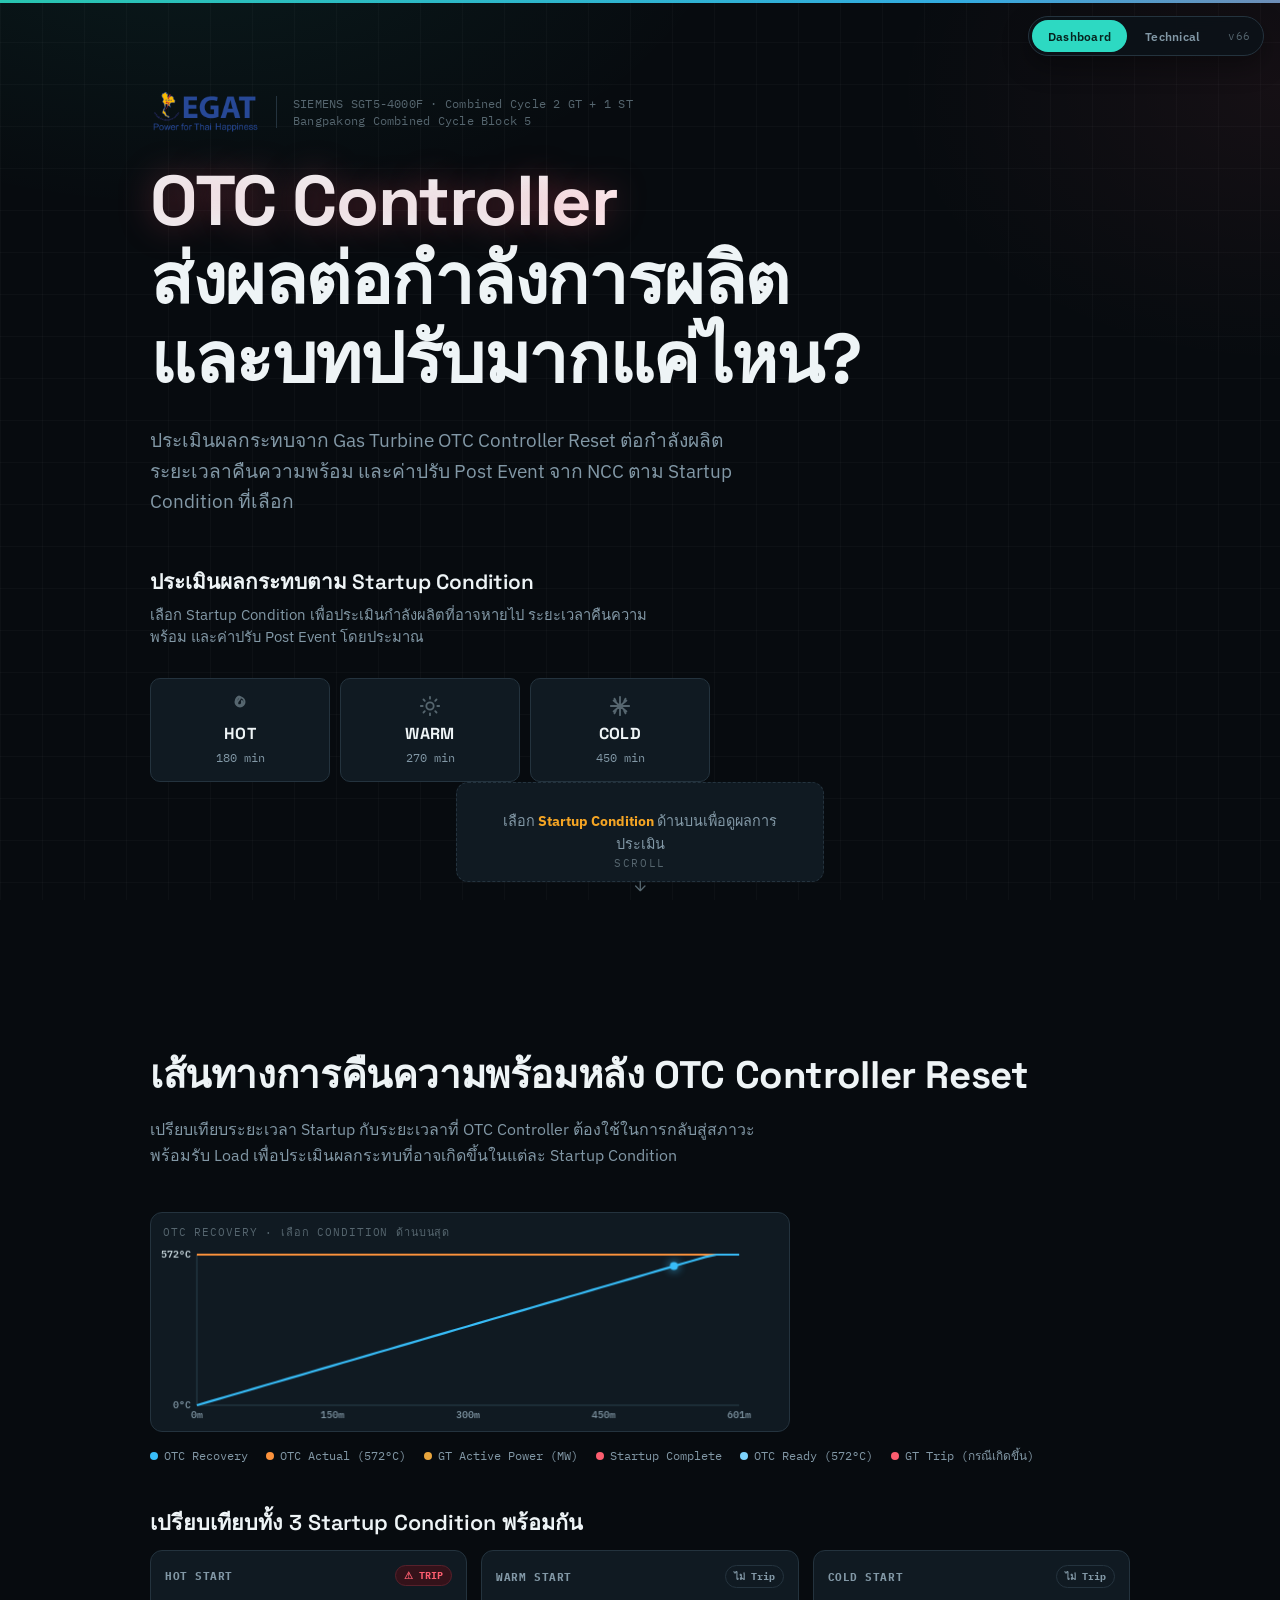
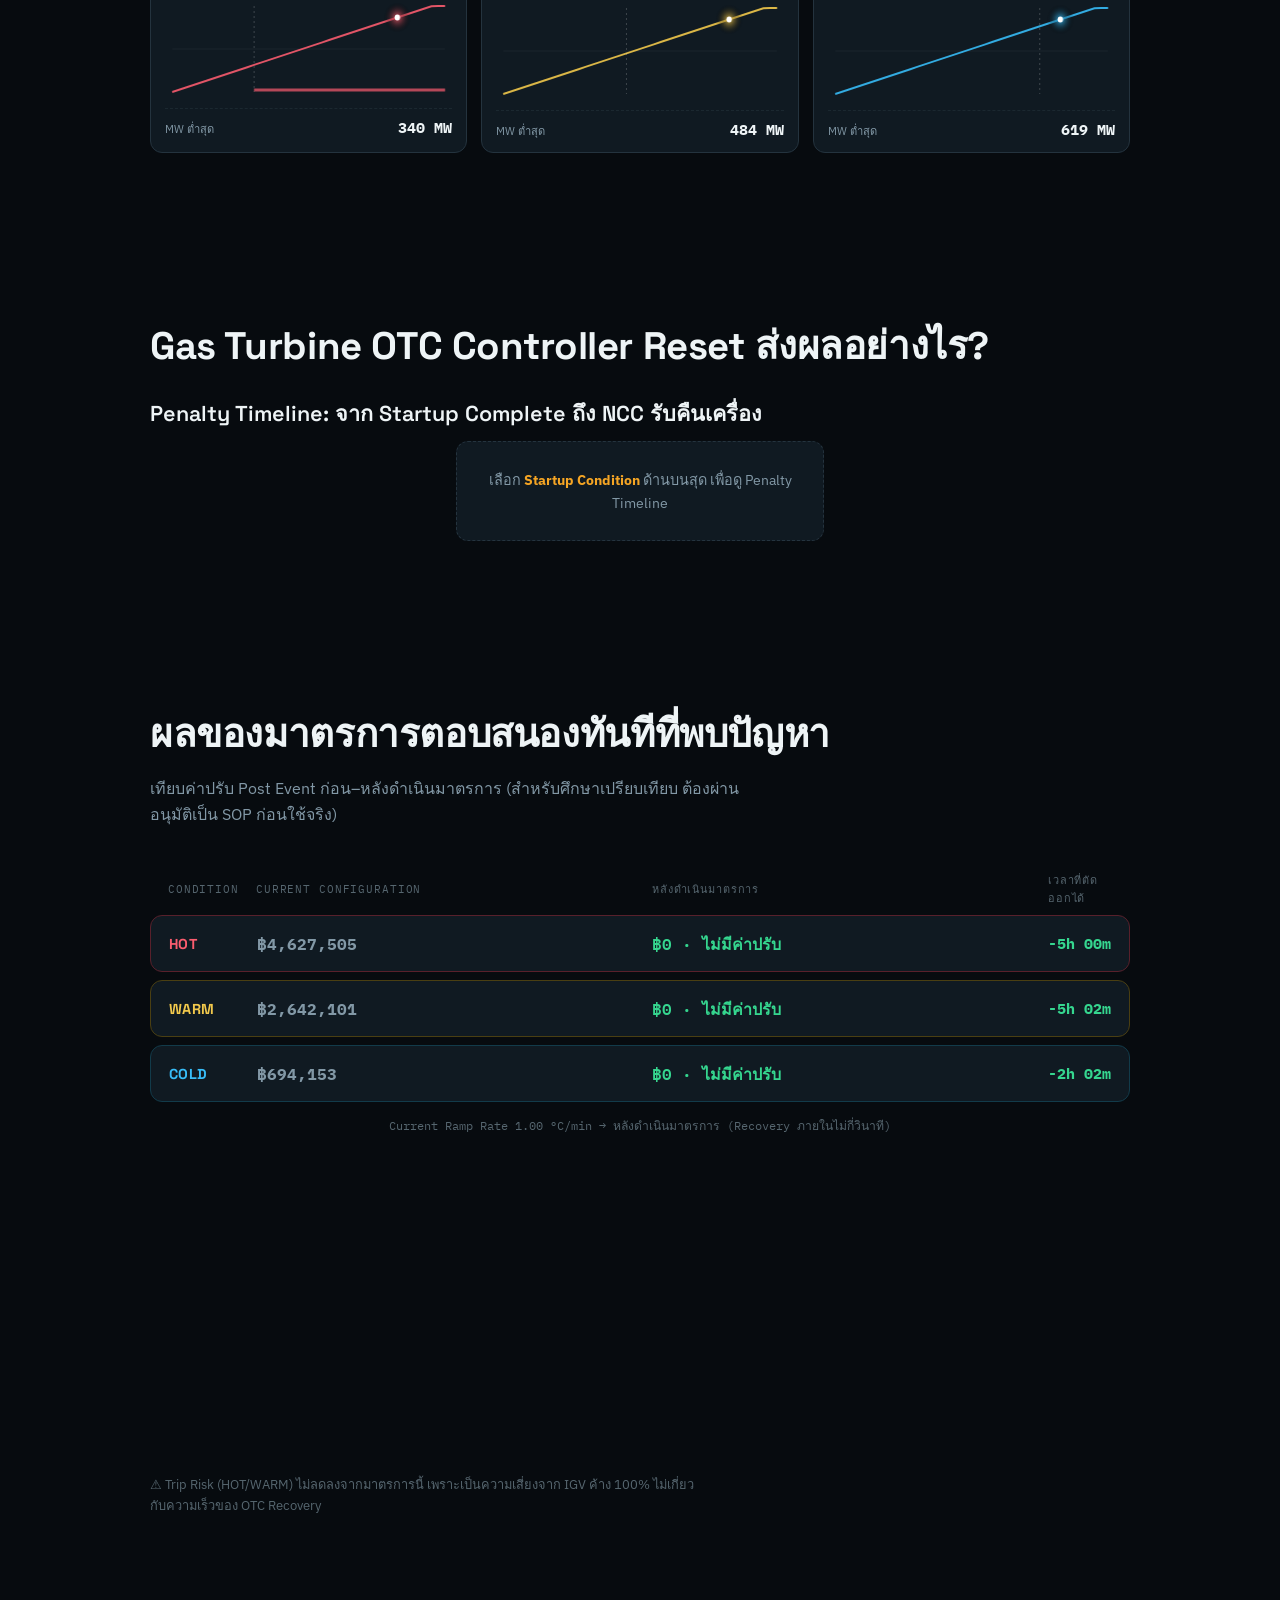
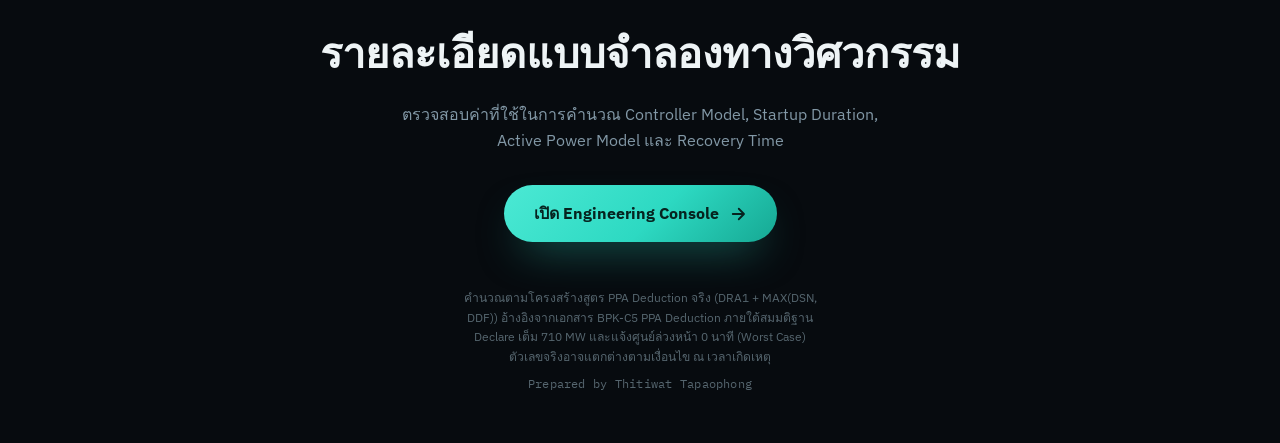
==== index.html @ cee29df6 "Add files via upload" ====
<!doctype html>
<html lang="th">
  <head>
    <meta charset="utf-8">
    <meta name="viewport" content="width=device-width, initial-scale=1, viewport-fit=cover">
    <title>GT OTC Impact</title>
    <meta name="theme-color" content="#070b0f">
    <link rel="manifest" href="manifest.webmanifest">
    <link rel="icon" href="icon.svg" type="image/svg+xml">
    <link rel="apple-touch-icon" href="icon.svg">
    <meta name="apple-mobile-web-app-capable" content="yes">
    <link rel="preconnect" href="https://fonts.googleapis.com">
    <link rel="preconnect" href="https://fonts.gstatic.com" crossorigin>
    <link href="https://fonts.googleapis.com/css2?family=Space+Grotesk:wght@500;600;700&family=IBM+Plex+Sans:wght@400;500;600&family=IBM+Plex+Mono:wght@400;500;600&display=swap" rel="stylesheet">
    <link rel="stylesheet" href="styles.css">
  </head>
  <body class="view-executive">
    <div class="view-scan" id="viewScan"></div>
    <nav class="view-switch">
      <button type="button" data-view="executive" class="active">Dashboard</button>
      <button type="button" data-view="technical">Technical</button>
      <span class="app-version" id="appVersion">v66</span>
    </nav>

    <div class="sticky-summary" id="stickySummary">
      <span class="sticky-summary-tag" id="stickyTag">HOT START</span>
      <span class="sticky-summary-value" id="stickyValue">฿0</span>
    </div>

    <!-- ============================================================
         EXECUTIVE PITCH VIEW
         ============================================================ -->
    <div id="view-executive">
      <div class="pitch">

        <section class="pitch-section" id="pitchHero">
          <div class="pitch-inner">
            <div class="brand-bar">
              <img src="egat-logo.png" alt="EGAT — Power for Thai Happiness" class="brand-logo">
              <div class="brand-meta">
                <span>SIEMENS SGT5-4000F · Combined Cycle 2 GT + 1 ST</span>
                <span>Bangpakong Combined Cycle Block 5</span>
              </div>
            </div>
            <h1 class="hook-title"><span class="headline-glow">OTC Controller</span><br>ส่งผลต่อกำลังการผลิต<br>และบทปรับมากแค่ไหน?</h1>
            <p class="hook-sub">ประเมินผลกระทบจาก Gas Turbine OTC Controller Reset ต่อกำลังผลิต ระยะเวลาคืนความพร้อม และค่าปรับ Post Event จาก NCC ตาม Startup Condition ที่เลือก</p>

            <h2 class="hero-subhead">ประเมินผลกระทบตาม Startup Condition</h2>
            <p class="hero-subhead-note">เลือก Startup Condition เพื่อประเมินกำลังผลิตที่อาจหายไป ระยะเวลาคืนความพร้อม และค่าปรับ Post Event โดยประมาณ</p>

            <div class="condition-select" id="conditionSelect">
              <button type="button" data-scenario="hot">
                <svg class="cond-icon" viewBox="0 0 24 24" width="22" height="22" fill="none" stroke="currentColor" stroke-width="2" stroke-linecap="round" stroke-linejoin="round" aria-hidden="true"><path d="M12 2c1 3-3 4-3 7a3 3 0 0 0 6 0c0-1-.5-2-1-2.5.5 2 0 4-2 4.5-2.5.6-4-1.5-4-4 0-3.5 3-4.5 3-5.5-1 0-4 2-4 6a5 5 0 0 0 10 0c0-4-3-4.5-5-5.5z"/></svg>
                <span class="cond-tag">HOT</span><span class="cond-min" id="condHotMin">180 min</span>
              </button>
              <button type="button" data-scenario="warm">
                <svg class="cond-icon" viewBox="0 0 24 24" width="22" height="22" fill="none" stroke="currentColor" stroke-width="2" stroke-linecap="round" stroke-linejoin="round" aria-hidden="true"><circle cx="12" cy="12" r="4"/><path d="M12 2v2M12 20v2M4.9 4.9l1.4 1.4M17.7 17.7l1.4 1.4M2 12h2M20 12h2M4.9 19.1l1.4-1.4M17.7 6.3l1.4-1.4"/></svg>
                <span class="cond-tag">WARM</span><span class="cond-min" id="condWarmMin">270 min</span>
              </button>
              <button type="button" data-scenario="cold">
                <svg class="cond-icon" viewBox="0 0 24 24" width="22" height="22" fill="none" stroke="currentColor" stroke-width="2" stroke-linecap="round" stroke-linejoin="round" aria-hidden="true"><path d="M12 2v20M5 6l14 12M19 6L5 18M2 12h20M6 4l1.5 3M18 4l-1.5 3M6 20l1.5-3M18 20l-1.5-3"/></svg>
                <span class="cond-tag">COLD</span><span class="cond-min" id="condColdMin">450 min</span>
              </button>
            </div>

            <div id="resultLocked" class="locked-prompt">เลือก <strong>Startup Condition</strong> ด้านบนเพื่อดูผลการประเมิน</div>

            <div id="resultCard" class="result-card" hidden>
              <div class="result-tag-row">
                <span class="result-tag" id="resultTag">ผลการประเมิน COLD START</span>
                <span class="trip-badge" id="tripBadge" hidden>⚠ คาดว่า GT จะ TRIP</span>
              </div>
              <div class="result-grid">
                <div class="result-item"><span>กำลังผลิตอ้างอิง</span><strong id="resRefPower">— MW</strong></div>
                <div class="result-item"><span>กำลังผลิตที่คาดว่าจะทำได้</span><strong id="resActivePower">— MW</strong></div>
                <div class="result-item"><span>กำลังผลิตที่คาดว่าจะหายไป (MW Loss)</span><strong id="resMwLoss">— MW</strong></div>
                <div class="result-item"><span id="resAdditionalRecoveryLabel">เวลา Recovery เพิ่มเติม</span><strong id="resAdditionalRecovery">—</strong></div>
                <div class="result-item"><span>ระยะเวลา Post Event โดยประมาณ</span><strong id="resPenaltyDuration">—</strong></div>
                <div class="result-item highlight"><span>ค่าปรับ Post Event โดยประมาณ</span><strong id="resPenalty">฿—</strong></div>
              </div>
              <p class="result-annual-note">ตัวเลขนี้คือค่าปรับ<strong>ต่อ 1 เหตุการณ์</strong> — หากเกิดซ้ำในปีเดียวกัน ค่าเสียหายต่อปี = ตัวเลขนี้ × จำนวนครั้งที่เกิดขึ้นจริง</p>
            </div>

            <div id="tripRiskWrap" class="trip-risk-wrap" hidden>
              <p class="trip-risk-note">⚠ มีความเสี่ยงเครื่อง Trip จากเหตุการณ์นี้</p>
            </div>
          </div>
          <div class="scroll-hint">
            <span>Scroll</span>
            <svg aria-hidden="true" viewBox="0 0 24 24" fill="none" stroke-width="2" stroke-linecap="round" stroke-linejoin="round"><path d="M12 5v14M5 12l7 7 7-7"/></svg>
          </div>
        </section>

        <section class="pitch-section" id="pitchChart">
          <div class="pitch-inner">
            <span class="pitch-eyebrow tone-teal">Controller Recovery · Active Power</span>
            <h2 class="section-title">เส้นทางการคืนความพร้อมหลัง OTC Controller Reset</h2>
            <p class="section-lede">เปรียบเทียบระยะเวลา Startup กับระยะเวลาที่ OTC Controller ต้องใช้ในการกลับสู่สภาวะพร้อมรับ Load เพื่อประเมินผลกระทบที่อาจเกิดขึ้นในแต่ละ Startup Condition</p>
            <div class="hero-chart-frame">
              <span class="hero-chart-tag" id="heroChartTag">OTC Recovery · illustrative</span>
              <canvas id="heroChart" aria-label="OTC Recovery และ GT Active Power ตามเวลา — ชี้เมาส์หรือแตะเพื่อดูค่าตอนนั้น"></canvas>
              <div class="chart-tooltip" id="heroChartTooltip" hidden></div>
            </div>
            <div class="chart-legend">
              <span><i class="dot dot-line"></i>OTC Recovery</span>
              <span><i class="dot dot-actual"></i>OTC Actual (572°C)</span>
              <span><i class="dot dot-power"></i>GT Active Power (MW)</span>
              <span><i class="dot dot-marker"></i>Startup Complete</span>
              <span><i class="dot dot-restore"></i>OTC Ready (572°C)</span>
              <span><i class="dot dot-trip"></i>GT Trip (กรณีเกิดขึ้น)</span>
            </div>

            <h3 class="subsection-title compare-mini-title">เปรียบเทียบทั้ง 3 Startup Condition พร้อมกัน</h3>
            <div class="mini-chart-grid" id="miniChartGrid">
              <div class="mini-chart-card" data-mini="hot">
                <div class="mini-chart-head">
                  <span class="mini-chart-tag">HOT START</span>
                  <span class="mini-chart-badge" id="miniBadgeHot">—</span>
                </div>
                <canvas class="mini-chart-canvas" id="miniChartHot" aria-hidden="true"></canvas>
                <div class="mini-chart-foot">
                  <span>MW ต่ำสุด</span>
                  <strong id="miniMwHot">—</strong>
                </div>
              </div>
              <div class="mini-chart-card" data-mini="warm">
                <div class="mini-chart-head">
                  <span class="mini-chart-tag">WARM START</span>
                  <span class="mini-chart-badge" id="miniBadgeWarm">—</span>
                </div>
                <canvas class="mini-chart-canvas" id="miniChartWarm" aria-hidden="true"></canvas>
                <div class="mini-chart-foot">
                  <span>MW ต่ำสุด</span>
                  <strong id="miniMwWarm">—</strong>
                </div>
              </div>
              <div class="mini-chart-card" data-mini="cold">
                <div class="mini-chart-head">
                  <span class="mini-chart-tag">COLD START</span>
                  <span class="mini-chart-badge" id="miniBadgeCold">—</span>
                </div>
                <canvas class="mini-chart-canvas" id="miniChartCold" aria-hidden="true"></canvas>
                <div class="mini-chart-foot">
                  <span>MW ต่ำสุด</span>
                  <strong id="miniMwCold">—</strong>
                </div>
              </div>
            </div>
          </div>
        </section>

        <section class="pitch-section" id="pitchMechanism">
          <div class="pitch-inner">
            <span class="pitch-eyebrow tone-teal">Reset Mechanism</span>
            <h2 class="section-title">Gas Turbine OTC Controller Reset ส่งผลอย่างไร?</h2>

            <div class="penalty-timeline-wrap">
              <h3 class="subsection-title">Penalty Timeline: จาก Startup Complete ถึง NCC รับคืนเครื่อง</h3>
              <div id="penaltyTimelineLocked" class="locked-prompt">เลือก <strong>Startup Condition</strong> ด้านบนสุด เพื่อดู Penalty Timeline</div>
              <div id="penaltyTimelineContent" hidden>
                <div class="penalty-timeline">
                  <div class="pt-step">
                    <span class="pt-dot"></span>
                    <span class="pt-label">Startup Complete</span>
                  </div>
                  <div class="pt-arrow">→</div>
                  <div class="pt-step">
                    <span class="pt-dot pt-dot-hot"></span>
                    <span class="pt-label" id="ptRecoveryLabel">Additional OTC Recovery</span>
                    <span class="pt-time" id="ptRecoveryTime">—</span>
                  </div>
                  <div class="pt-arrow">→</div>
                  <div class="pt-step">
                    <span class="pt-dot"></span>
                    <span class="pt-label" id="ptReadyLabel">OTC Controller Ready</span>
                  </div>
                  <div class="pt-arrow">→</div>
                  <div class="pt-step">
                    <span class="pt-dot pt-dot-ok"></span>
                    <span class="pt-label">Resumption Process</span>
                    <span class="pt-time" id="ptResumptionTime">—</span>
                  </div>
                  <div class="pt-arrow">→</div>
                  <div class="pt-step">
                    <span class="pt-dot pt-dot-ok"></span>
                    <span class="pt-label">NCC Accepted / Availability Restored</span>
                  </div>
                </div>
                <div class="pt-total"><span>Total Post Event Duration</span><strong id="ptTotalTime">—</strong></div>
              </div>
            </div>
          </div>
        </section>

        <section class="pitch-section" id="pitchCompare">
          <div class="pitch-inner">
            <span class="pitch-eyebrow tone-mw">Emergency Response Impact</span>
            <h2 class="section-title">ผลของมาตรการตอบสนองทันทีที่พบปัญหา</h2>
            <p class="section-lede">เทียบค่าปรับ Post Event ก่อน–หลังดำเนินมาตรการ (สำหรับศึกษาเปรียบเทียบ ต้องผ่านอนุมัติเป็น SOP ก่อนใช้จริง)</p>
            <div id="compareLocked" class="locked-prompt">กรอก <strong>อัตราค่าปรับ Post Event</strong> ด้านบนสุด เพื่อดูตัวเลขเปรียบเทียบ</div>
            <div id="compareContent" hidden>
              <div class="compare-table">
                <div class="compare-row compare-row-head">
                  <span>Condition</span>
                  <span>Current Configuration</span>
                  <span>หลังดำเนินมาตรการ</span>
                  <span>เวลาที่ตัดออกได้</span>
                </div>
                <div class="compare-row" data-scenario="hot">
                  <span class="compare-row-tag">HOT</span>
                  <strong class="compare-row-bad" id="compareBadHot">฿0</strong>
                  <strong class="compare-row-good" id="compareGoodHot">฿0</strong>
                  <strong class="compare-row-pct" id="comparePctHot">—</strong>
                </div>
                <div class="compare-row" data-scenario="warm">
                  <span class="compare-row-tag">WARM</span>
                  <strong class="compare-row-bad" id="compareBadWarm">฿0</strong>
                  <strong class="compare-row-good" id="compareGoodWarm">฿0</strong>
                  <strong class="compare-row-pct" id="comparePctWarm">—</strong>
                </div>
                <div class="compare-row" data-scenario="cold">
                  <span class="compare-row-tag">COLD</span>
                  <strong class="compare-row-bad" id="compareBadCold">฿0</strong>
                  <strong class="compare-row-good" id="compareGoodCold">฿0</strong>
                  <strong class="compare-row-pct" id="comparePctCold">—</strong>
                </div>
              </div>
              <p class="compare-footnote" id="compareRateNote">Current Ramp Rate → Adjust TU Override</p>

              <div class="savings-stamp-card">
                <span class="savings-stamp-title" id="savingsVizTitle">สำหรับ HOT START</span>
                <div class="savings-stamp-row">
                  <strong class="savings-stamp-old" id="savingsOldValue">฿0</strong>
                  <span class="savings-stamp-arrow">→</span>
                  <span class="savings-stamp-mark" id="savingsStampMark">
                    <strong id="savingsValue">฿0</strong>
                  </span>
                </div>
                <span class="savings-stamp-caption" id="savingsLabel">ค่าปรับ Post Event ที่ตัดออกได้ทั้งหมดต่อครั้ง</span>
                <div class="savings-time-row">
                  <span>เวลารอ OTC Recovery ที่ลดได้ (เทียบกับ Current Configuration ที่ไม่ตอบสนอง)</span>
                  <strong id="savingsTimeSaved">—</strong>
                </div>
              </div>
              <p class="trip-risk-disclaimer">⚠ Trip Risk (HOT/WARM) ไม่ลดลงจากมาตรการนี้ เพราะเป็นความเสี่ยงจาก IGV ค้าง 100% ไม่เกี่ยวกับความเร็วของ OTC Recovery</p>
            </div>
          </div>
        </section>

        <section class="pitch-section" id="pitchCta">
          <div class="pitch-inner cta-section">
            <h2 class="cta-title">รายละเอียดแบบจำลองทางวิศวกรรม</h2>
            <p class="cta-sub">ตรวจสอบค่าที่ใช้ในการคำนวณ Controller Model, Startup Duration, Active Power Model และ Recovery Time</p>
            <button type="button" class="cta-button" id="ctaToTechnical">
              เปิด Engineering Console
              <svg aria-hidden="true" viewBox="0 0 24 24" width="18" height="18" fill="none" stroke="currentColor" stroke-width="2.4" stroke-linecap="round" stroke-linejoin="round"><path d="M5 12h14M13 5l7 7-7 7"/></svg>
            </button>
            <p class="disclaimer">คำนวณตามโครงสร้างสูตร PPA Deduction จริง (DRA1 + MAX(DSN, DDF)) อ้างอิงจากเอกสาร BPK-C5 PPA Deduction ภายใต้สมมติฐาน Declare เต็ม 710 MW และแจ้งศูนย์ล่วงหน้า 0 นาที (Worst Case) ตัวเลขจริงอาจแตกต่างตามเงื่อนไข ณ เวลาเกิดเหตุ</p>
            <p class="prepared-by">Prepared by Thitiwat Tapaophong</p>
          </div>
        </section>

      </div>
    </div>

    <!-- ============================================================
         TECHNICAL CONSOLE VIEW
         ============================================================ -->
    <div id="view-technical">
      <main class="tech-shell">
        <section class="tech-main">
          <header class="panel tech-topbar">
            <div>
              <p class="eyebrow">RGE Engineering Console</p>
              <h1>OTC Ramp Engineering Model</h1>
            </div>
            <div class="status-pill">TA fixed 8 ms</div>
          </header>

          <div class="apply-bar" id="applyBar">
            <div class="apply-bar-text"><span class="dot"></span><span id="applyBarText">มีการเปลี่ยนแปลงที่ยังไม่ยืนยัน</span></div>
            <div class="apply-bar-actions">
              <button type="button" class="btn" id="discardButton">Discard</button>
              <button type="button" class="btn btn-amber" id="applyButton">Apply Changes</button>
            </div>
          </div>

          <div class="panel readout-grid">
            <div class="readout readout-target"><span>X Target</span><strong id="xReadout">572.00 C</strong></div>
            <div class="readout readout-y"><span>Y Output</span><strong id="yReadout">572.00 C</strong></div>
            <div class="readout readout-mw"><span>Predicted MW</span><strong id="mwReadout">710.00 MW</strong></div>
            <div class="readout"><span>MW Loss</span><strong id="mwLossReadout">0.00 MW</strong></div>
            <div class="readout"><span>Ramp Rate</span><strong id="rateReadout">0.000 C/min</strong></div>
          </div>

          <section class="panel rge-panel">
            <div class="rge-title">
              <h2>RGE Logic Snapshot</h2>
              <span>คลิกที่ค่าเพื่อแก้ไขได้โดยตรง</span>
            </div>
            <div class="rge-diagram">
              <div class="pin-stack pin-left">
                <div class="pin editable" data-pin="x"><span class="pin-label">X</span><strong class="pin-value" id="blockX">572.00 C</strong></div>
                <div class="pin editable" data-pin="nrm"><span class="pin-label">NRM</span><strong class="pin-value" id="blockNrm">1.00 C</strong></div>
                <div class="pin editable pin-highlight" data-pin="tu">
                  <span class="pin-highlight-badge">ปรับตรงนี้</span>
                  <span class="pin-label">TU</span>
                  <strong class="pin-value" id="blockTu">1.00 min</strong>
                </div>
                <div class="pin editable" data-pin="td"><span class="pin-label">TD</span><strong class="pin-value" id="blockTd">1.00 min</strong></div>
              </div>
              <div class="rge-block">
                <span>RGE</span>
                <small>Y(n)=Y(n-1)+YA</small>
              </div>
              <div class="pin-stack pin-right">
                <div class="pin editable" data-pin="y"><span class="pin-label">Y (Adjust)</span><strong class="pin-value" id="blockY">572.00 C</strong></div>
                <div class="pin"><span class="pin-label">YA / scan</span><strong class="pin-value" id="blockYa">0.000000 C</strong></div>
                <div class="pin"><span class="pin-label">Rate</span><strong class="pin-value" id="blockRate">0.000 C/min</strong></div>
              </div>
            </div>
            <p class="rge-hint">X และ Y มีผลทันที (Y = ค่าที่บังคับให้กระโดดไปตรงๆ โดยไม่ผ่าน Ramp) · TU / TD / NRM ต้องกด Apply ด้านบนก่อนถึงจะมีผล</p>
          </section>

          <section class="panel chart-panel">
            <div class="chart-header">
              <div>
                <h2>Realtime Trend</h2>
                <p>X target, Y output และ Predicted MW ตามโมเดล Recovery</p>
              </div>
              <div class="legend">
                <span><i class="line-x"></i>X target</span>
                <span><i class="line-y"></i>Y temp</span>
                <span><i class="line-mw"></i>MW</span>
              </div>
            </div>
            <div class="countdown-bar" id="countdownBar">
              <div class="countdown-icon" aria-hidden="true">
                <svg viewBox="0 0 24 24" fill="none" stroke="currentColor" stroke-width="2" stroke-linecap="round" stroke-linejoin="round"><circle cx="12" cy="12" r="9"/><path d="M12 7v5l3 3"/></svg>
              </div>
              <div class="countdown-text">
                <span>เวลาที่เหลือจนกว่า OTC จะกลับสู่ค่าปกติ (Recovery Time)</span>
                <strong id="countdownReadout">—</strong>
              </div>
            </div>
            <div class="chart-frame"><canvas id="chart" aria-label="Realtime Y and MW trend"></canvas></div>
          </section>
        </section>

        <aside class="controls panel" id="controlsPanel">
          <div class="drawer-header">
            <h2>Config</h2>
            <button type="button" class="drawer-close" id="controlsClose" aria-label="Close controls">&times;</button>
          </div>

          <details class="control-section" open>
            <summary><h2>OTC Sandbox Target</h2></summary>
            <div class="control-body">
              <label>Initial Y start temperature (C)
                <input id="initialYInput" type="number" value="0" step="0.1">
              </label>
              <label>X target temperature (C)
                <input id="xInput" type="number" value="572" step="0.1">
              </label>
              <input id="xSlider" type="range" value="572" min="400" max="700" step="0.1" aria-label="X target slider">
            </div>
          </details>

          <details class="control-section" open>
            <summary><h2>Ramp Setting</h2></summary>
            <div class="control-body">
              <div class="range-pair">
                <label>TU up time
                  <input id="tuInput" type="number" value="1" min="0.01" step="0.01">
                </label>
                <label>TD down time
                  <input id="tdInput" type="number" value="1" min="0.01" step="0.01">
                </label>
              </div>
              <label>TU / TD unit
                <select id="timeUnitInput">
                  <option value="min">min</option>
                  <option value="sec">sec</option>
                  <option value="ms">ms</option>
                </select>
              </label>
              <label>NRM normalization (C)
                <input id="nrmInput" type="number" value="1" min="0.01" step="0.01">
              </label>
              <p class="hint">ตัวอย่าง: NRM 1 และ TU 1 min หมายถึง Y เปลี่ยนประมาณ 1 C ต่อนาที</p>
            </div>
          </details>

          <details class="control-section" open>
            <summary><h2>Startup Scenarios</h2></summary>
            <div class="control-body">
              <label>Hot Start duration (min)
                <input id="hotMinInput" type="number" value="180" min="1" step="1">
              </label>
              <label>Warm Start duration (min)
                <input id="warmMinInput" type="number" value="270" min="1" step="1">
              </label>
              <label>Cold Start duration (min)
                <input id="coldMinInput" type="number" value="450" min="1" step="1">
              </label>
            </div>
          </details>

          <details class="control-section" open>
            <summary><h2>Active Power &amp; Recovery Model</h2></summary>
            <div class="control-body">
              <label>Reference Y / OTC Ready (C)
                <input id="referenceYInput" type="number" value="572" step="0.1">
              </label>
              <label>Reference Active Power (MW)
                <input id="refActivePowerInput" type="number" value="710" min="0" step="1">
              </label>
              <label>MW Loss Factor (MW / C)
                <input id="mwLossFactorInput" type="number" value="1.5" min="0" step="0.1">
              </label>
              <label>Resumption Time (hr)
                <input id="resumptionHrInput" type="number" value="4" min="0" step="0.5">
              </label>
            </div>
          </details>

          <details class="control-section" open>
            <summary><h2>Adjust TU (Emergency Override)</h2></summary>
            <div class="control-body">
              <label>Effective Rate หลัง Adjust TU (°C / min)
                <input id="tuAfterFixInput" type="number" value="6000" min="0.01" step="1">
              </label>
              <p class="hint">เทียบเท่า Adjust TU=10ms ที่ RGE(R1) เป็นมาตรการฉุกเฉินชั่วคราว ไม่ใช่การปรับ RGE ถาวร</p>
            </div>
          </details>

          <details class="control-section" open>
            <summary><h2>Trip Risk Scenario (HOT / WARM)</h2></summary>
            <div class="control-body">
              <label>Trip Floor Active Power (MW)
                <input id="tripFloorMwInput" type="number" value="340" min="0" step="1">
              </label>
              <label>Trip Restart Duration (min)
                <input id="tripRestartMinInput" type="number" value="300" min="0" step="1">
              </label>
              <p class="hint">Worst-case: Loss of Flame ระหว่าง Baseload Window ทำให้กำลังผลิตค้างที่ Floor นี้จนกว่า Restart กับ Resumption จะเสร็จ (ใช้เฉพาะ HOT/WARM)</p>
            </div>
          </details>

          <details class="control-section" open>
            <summary><h2>View</h2></summary>
            <div class="control-body">
              <label>Graph window (s)
                <input id="windowInput" type="number" value="180" min="30" step="10">
              </label>
              <div class="action-row">
                <button id="runToggle" class="primary-action" type="button">Pause</button>
                <button id="resetButton" class="secondary-action" type="button">Reset Y + Trend</button>
              </div>
              <button id="clearButton" class="secondary-action" type="button">Reset Trend</button>
            </div>
          </details>
        </aside>

        <div class="controls-backdrop" id="controlsBackdrop"></div>

        <nav class="mobile-toolbar">
          <button type="button" id="mobileRunToggle" class="primary-action">Pause</button>
          <button type="button" id="mobileResetButton">Reset</button>
          <button type="button" id="mobileMenuToggle" class="menu-button" aria-label="Open config">&#9881;</button>
        </nav>
      </main>
    </div>

    <script src="app.js"></script>
  </body>
</html>
---- styles.css ----
/* ============================================================
   GT OTC Impact App
   Shared tokens: deep slate + teal signal / amber ramp / mint fix / rose loss
   Type: Space Grotesk (display) + IBM Plex Sans (body) + IBM Plex Mono (data)
   Two experiences: Executive Pitch (cinematic) / Technical Console (instrument)
   ============================================================ */

:root {
  --bg-950: #070b0f;
  --bg-900: #0b1319;
  --panel: #131e27;
  --panel-raised: #182531;
  --panel-soft: #101a22;
  --line: #24333e;
  --line-soft: #1b2830;
  --ink: #eef4f6;
  --muted: #8298a6;
  --muted-dim: #56666f;

  --teal: #2dd9c2;
  --teal-dim: #0f2d29;
  --teal-line: #1f5148;

  --amber: #f5a524;
  --amber-dim: #33230a;
  --amber-line: #4a3512;

  --mw: #35d68f;
  --mw-dim: #10301f;

  --rose: #fb5d6f;
  --rose-dim: #34121a;
  --rose-line: #58202b;
  --rose-glow: rgba(251, 93, 111, 0.35);

  --hot: #fb5d6f;
  --hot-dim: #34121a;
  --hot-line: #58202b;

  --warm: #f2c94c;
  --warm-dim: #332b0a;
  --warm-line: #4a3f12;

  --cold: #38bdf8;
  --cold-dim: #0b2530;
  --cold-line: #123b4a;

  --hot-glow: rgba(251, 93, 111, 0.35);
  --warm-glow: rgba(242, 201, 76, 0.35);
  --cold-glow: rgba(56, 189, 248, 0.35);

  --shadow: 0 24px 60px rgba(0, 0, 0, 0.5);
  --shadow-soft: 0 10px 26px rgba(0, 0, 0, 0.35);
  --radius: 10px;
  --font-display: "Space Grotesk", "Segoe UI", sans-serif;
  --font-body: "IBM Plex Sans", "Segoe UI", sans-serif;
  --font-mono: "IBM Plex Mono", "SFMono-Regular", Consolas, monospace;
}

* { box-sizing: border-box; }

html { scroll-behavior: smooth; }

body {
  margin: 0;
  min-height: 100vh;
  background:
    radial-gradient(ellipse 900px 500px at 15% -10%, rgba(45, 217, 194, 0.08), transparent 60%),
    radial-gradient(ellipse 700px 500px at 100% 10%, rgba(251, 93, 111, 0.06), transparent 55%),
    linear-gradient(rgba(255, 255, 255, 0.025) 1px, transparent 1px),
    linear-gradient(90deg, rgba(255, 255, 255, 0.025) 1px, transparent 1px),
    var(--bg-950);
  background-size: 100% 100%, 100% 100%, 42px 42px, 42px 42px;
  background-attachment: fixed;
  color: var(--ink);
  font-family: var(--font-body);
  -webkit-font-smoothing: antialiased;
  -webkit-tap-highlight-color: transparent;
  overflow-x: hidden;
}

body::before {
  content: "";
  position: fixed;
  top: 0;
  left: 0;
  right: 0;
  height: 3px;
  background: linear-gradient(90deg, var(--teal), var(--cold), var(--rose), var(--warm), var(--teal));
  background-size: 300% 100%;
  animation: energyFlow 9s linear infinite;
  z-index: 500;
  opacity: 0.9;
  pointer-events: none;
}

@keyframes energyFlow {
  0% { background-position: 0% 0%; }
  100% { background-position: 300% 0%; }
}

button, input, select { font: inherit; color: inherit; }
::selection { background: var(--rose-dim); color: var(--rose); }
h1, h2, h3, p { margin: 0; }

/* ============================================================
   View switcher (persistent, minimal)
   ============================================================ */

.view-switch {
  position: fixed;
  top: 16px;
  right: 16px;
  z-index: 200;
  display: flex;
  gap: 2px;
  padding: 3px;
  border: 1px solid var(--line);
  border-radius: 999px;
  background: rgba(11, 19, 25, 0.82);
  backdrop-filter: blur(10px);
  box-shadow: var(--shadow-soft);
}

.view-switch button {
  border: none;
  border-radius: 999px;
  padding: 8px 16px;
  font-size: 0.78rem;
  font-weight: 600;
  letter-spacing: 0.02em;
  color: var(--muted);
  background: transparent;
  cursor: pointer;
  transition: background 0.2s ease, color 0.2s ease;
}

.app-version {
  display: inline-flex;
  align-items: center;
  padding: 0 10px;
  font-family: var(--font-mono);
  font-size: 0.68rem;
  color: var(--muted-dim);
  letter-spacing: 0.02em;
}

.sticky-summary {
  position: fixed;
  bottom: 18px;
  left: 50%;
  z-index: 300;
  display: flex;
  align-items: center;
  gap: 14px;
  padding: 12px 22px;
  border-radius: 999px;
  border: 1px solid var(--line);
  background: rgba(11, 19, 25, 0.88);
  backdrop-filter: blur(14px);
  box-shadow: var(--shadow-soft);
  opacity: 0;
  transform: translate(-50%, 90px);
  transition: transform 0.35s cubic-bezier(0.16, 1, 0.3, 1), opacity 0.35s ease;
  pointer-events: none;
}

.sticky-summary.visible {
  opacity: 1;
  transform: translate(-50%, 0);
  pointer-events: auto;
}

.sticky-summary-tag {
  font-family: var(--font-mono);
  font-size: 0.72rem;
  font-weight: 700;
  letter-spacing: 0.06em;
  color: var(--muted);
}

.sticky-summary-value {
  font-family: var(--font-mono);
  font-weight: 700;
  font-size: 1rem;
  color: var(--rose);
}

body.view-technical .sticky-summary { display: none; }

.view-switch button.active {
  color: #06231f;
  background: var(--teal);
}

body.view-technical .view-switch button[data-view="technical"],
body.view-executive .view-switch button[data-view="executive"] {
  color: #06231f;
  background: var(--teal);
}

body.view-technical .view-switch button[data-view="executive"],
body.view-executive .view-switch button[data-view="technical"] {
  color: var(--muted);
  background: transparent;
}

#view-executive, #view-technical { display: none; }
body.view-executive #view-executive { display: block; }
body.view-technical #view-technical { display: block; }

#view-executive.view-out,
#view-technical.view-out {
  animation: viewOut 0.32s cubic-bezier(0.4, 0, 1, 1) forwards;
  will-change: opacity, transform, filter;
}

#view-executive.view-in,
#view-technical.view-in {
  animation: viewIn 0.5s cubic-bezier(0.16, 1, 0.3, 1) both;
  will-change: opacity, transform, filter;
}

@keyframes viewOut {
  0% { opacity: 1; transform: translateY(0) scale(1); filter: blur(0); }
  100% { opacity: 0; transform: translateY(-14px) scale(0.986); filter: blur(3px); }
}

@keyframes viewIn {
  0% { opacity: 0; transform: translateY(14px) scale(0.986); filter: blur(3px); }
  100% { opacity: 1; transform: translateY(0) scale(1); filter: blur(0); }
}

.view-scan {
  position: fixed;
  inset: 0;
  z-index: 999;
  pointer-events: none;
  opacity: 0;
}

.view-scan::before {
  content: "";
  position: absolute;
  left: 0;
  right: 0;
  top: -8%;
  height: 8%;
  background: linear-gradient(180deg, transparent, rgba(45, 217, 194, 0.85), rgba(45, 217, 194, 0.15), transparent);
  box-shadow: 0 0 40px 10px rgba(45, 217, 194, 0.5);
}

.view-scan.sweeping {
  animation: scanFade 0.55s linear;
}

.view-scan.sweeping::before {
  animation: scanSweep 0.55s cubic-bezier(0.3, 0, 0.7, 1);
}

@keyframes scanSweep {
  0% { top: -8%; }
  100% { top: 100%; }
}

@keyframes scanFade {
  0%, 85% { opacity: 1; }
  100% { opacity: 0; }
}

/* ============================================================
   EXECUTIVE PITCH VIEW
   ============================================================ */

.pitch {
  position: relative;
}

.pitch-section {
  min-height: auto;
  display: grid;
  place-items: center;
  padding: 52px 24px;
  position: relative;
}

#pitchHero { min-height: 82vh; padding-top: 90px; }

.hero-chart-frame {
  position: relative;
  width: 100%;
  max-width: 640px;
  aspect-ratio: 16 / 6;
  max-height: 220px;
  min-height: 140px;
  margin-top: 34px;
  border: 1px solid var(--line);
  border-radius: 12px;
  background: var(--panel-soft);
  overflow: hidden;
}

#heroChart { position: absolute; inset: 0; display: block; width: 100%; height: 100%; cursor: crosshair; }

.chart-tooltip {
  position: absolute;
  z-index: 20;
  padding: 8px 11px;
  border-radius: 8px;
  border: 1px solid var(--line);
  background: rgba(11, 19, 25, 0.95);
  backdrop-filter: blur(8px);
  box-shadow: var(--shadow-soft);
  font-family: var(--font-mono);
  font-size: 0.7rem;
  line-height: 1.55;
  color: var(--muted);
  white-space: nowrap;
  pointer-events: none;
  transform: translate(-50%, -100%);
  margin-top: -10px;
}

.chart-tooltip strong { display: block; color: var(--ink); font-size: 0.72rem; margin-bottom: 3px; }
.chart-tooltip .tt-otc { color: var(--cold); }
.chart-tooltip .tt-actual { color: #fb923c; }
.chart-tooltip .tt-power { color: var(--amber); }
.chart-tooltip .tt-trip { color: var(--rose); font-weight: 700; }

.hero-chart-tag {
  position: absolute;
  top: 10px;
  left: 12px;
  font-family: var(--font-mono);
  font-size: 0.68rem;
  letter-spacing: 0.08em;
  text-transform: uppercase;
  color: var(--muted-dim);
  z-index: 2;
}

.chart-legend {
  display: flex;
  flex-wrap: wrap;
  gap: 18px;
  margin-top: 14px;
  font-family: var(--font-mono);
  font-size: 0.74rem;
  color: var(--muted);
}

.chart-legend span { display: inline-flex; align-items: center; gap: 6px; }

.chart-legend .dot { width: 8px; height: 8px; border-radius: 50%; display: inline-block; }
.chart-legend .dot-line { background: var(--cold); }
.chart-legend .dot-actual { background: #fb923c; }
.chart-legend .dot-power { background: #e8a53d; }
.chart-legend .dot-marker { background: var(--rose); }
.chart-legend .dot-restore { background: #7dd3fc; }
.chart-legend .dot-trip { background: #fb5d6f; }

.compare-mini-title {
  margin-top: 40px;
  margin-bottom: 16px;
}

.mini-chart-grid {
  display: grid;
  grid-template-columns: repeat(3, minmax(0, 1fr));
  gap: 14px;
}

.mini-chart-card {
  position: relative;
  padding: 14px 14px 12px;
  border-radius: 12px;
  border: 1px solid var(--line);
  background: var(--panel-soft);
  overflow: hidden;
  opacity: 0;
  transform: translateY(18px) scale(0.98);
  transition: opacity 0.6s cubic-bezier(0.16, 1, 0.3, 1), transform 0.6s cubic-bezier(0.16, 1, 0.3, 1), border-color 0.25s ease, box-shadow 0.25s ease;
}

.mini-chart-card.in-view { opacity: 1; transform: translateY(0) scale(1); }
.mini-chart-card[data-mini="hot"].in-view { transition-delay: 0s; }
.mini-chart-card[data-mini="warm"].in-view { transition-delay: 0.12s; }
.mini-chart-card[data-mini="cold"].in-view { transition-delay: 0.24s; }

.mini-chart-card[data-mini="hot"]:hover { border-color: var(--hot-line); box-shadow: 0 0 26px -10px rgba(251, 93, 111, 0.5); }
.mini-chart-card[data-mini="warm"]:hover { border-color: rgba(242, 201, 78, 0.5); box-shadow: 0 0 26px -10px rgba(242, 201, 78, 0.5); }
.mini-chart-card[data-mini="cold"]:hover { border-color: var(--teal-line); box-shadow: 0 0 26px -10px rgba(56, 189, 248, 0.5); }

.mini-chart-head {
  display: flex;
  align-items: center;
  justify-content: space-between;
  margin-bottom: 8px;
}

.mini-chart-tag {
  font-family: var(--font-mono);
  font-size: 0.68rem;
  font-weight: 700;
  letter-spacing: 0.05em;
  color: var(--muted);
}

.mini-chart-badge {
  font-family: var(--font-mono);
  font-size: 0.6rem;
  font-weight: 700;
  padding: 3px 8px;
  border-radius: 999px;
  border: 1px solid var(--line);
  color: var(--muted);
}

.mini-chart-card[data-mini="hot"] .mini-chart-badge.is-trip { color: var(--hot); border-color: var(--hot-line); background: var(--hot-dim); animation: miniBadgePulse 1.6s ease-in-out infinite; }
.mini-chart-card[data-mini="warm"] .mini-chart-badge.is-trip { color: var(--warm); border-color: rgba(242, 201, 78, 0.4); background: rgba(242, 201, 78, 0.12); }

@keyframes miniBadgePulse {
  0%, 100% { opacity: 1; }
  50% { opacity: 0.55; }
}

.mini-chart-canvas {
  display: block;
  width: 100%;
  height: 108px;
}

.mini-chart-foot {
  display: flex;
  align-items: baseline;
  justify-content: space-between;
  margin-top: 6px;
  padding-top: 8px;
  border-top: 1px dashed var(--line-soft);
}

.mini-chart-foot span { font-size: 0.7rem; color: var(--muted); }
.mini-chart-foot strong { font-family: var(--font-mono); font-size: 0.95rem; color: var(--ink); font-variant-numeric: tabular-nums; }

@media (max-width: 720px) {
  .mini-chart-grid { grid-template-columns: 1fr; }
  .mini-chart-canvas { height: 130px; }
}

.condition-select {
  display: grid;
  grid-template-columns: repeat(3, minmax(0, 1fr));
  gap: 10px;
  max-width: 560px;
  margin-top: 30px;
}

.condition-select button {
  display: grid;
  gap: 6px;
  justify-items: center;
  padding: 16px 10px;
  border: 1px solid var(--line);
  border-radius: 10px;
  background: var(--panel-soft);
  cursor: pointer;
  transition: border-color 0.15s ease, background 0.15s ease, transform 0.15s ease;
}

.condition-select button:hover { transform: translateY(-2px); }
.condition-select button:focus-visible { outline: 2px solid var(--teal); outline-offset: 3px; }

.condition-select .cond-icon {
  color: var(--muted-dim);
  transition: color 0.15s ease, transform 0.2s ease;
}

.condition-select button:hover .cond-icon { transform: scale(1.1); }
.condition-select button[data-scenario="hot"].active .cond-icon { color: var(--hot); }
.condition-select button[data-scenario="warm"].active .cond-icon { color: var(--warm); }
.condition-select button[data-scenario="cold"].active .cond-icon { color: var(--cold); }

.condition-select button.active {
  border-color: var(--rose-line);
  background: var(--rose-dim);
  box-shadow: 0 0 0 1px var(--rose-line);
}

.condition-select button[data-scenario="hot"].active {
  border-color: var(--hot-line);
  background: var(--hot-dim);
  box-shadow: 0 0 0 1px var(--hot-line);
}

.condition-select button[data-scenario="warm"].active {
  border-color: var(--warm-line);
  background: var(--warm-dim);
  box-shadow: 0 0 0 1px var(--warm-line);
}

.condition-select button[data-scenario="cold"].active {
  border-color: var(--cold-line);
  background: var(--cold-dim);
  box-shadow: 0 0 0 1px var(--cold-line);
}

.condition-select .cond-tag {
  font-family: var(--font-display);
  font-weight: 700;
  font-size: 1rem;
  letter-spacing: 0.03em;
  color: var(--ink);
}

.condition-select .cond-min {
  font-family: var(--font-mono);
  font-size: 0.74rem;
  color: var(--muted);
}

.condition-select button.active .cond-tag { color: var(--rose); }
.condition-select button[data-scenario="hot"].active .cond-tag { color: var(--hot); }
.condition-select button[data-scenario="warm"].active .cond-tag { color: var(--warm); }
.condition-select button[data-scenario="cold"].active .cond-tag { color: var(--cold); }

.hero-inputs {
  display: grid;
  grid-template-columns: repeat(2, minmax(0, 1fr));
  gap: 12px;
  max-width: 560px;
  margin-top: 14px;
  margin-bottom: 22px;
}

.hero-inputs label {
  display: grid;
  gap: 6px;
  color: var(--muted);
  font-size: 0.76rem;
  font-weight: 600;
}

.hero-inputs input {
  height: 42px;
  border: 1px solid var(--line);
  border-radius: 6px;
  padding: 0 11px;
  background: var(--panel-soft);
  color: var(--ink);
  font-family: var(--font-mono);
}

.result-card {
  max-width: 560px;
  padding: 22px 24px;
  border: 1px solid var(--rose-line);
  border-radius: 14px;
  background: linear-gradient(160deg, var(--rose-dim), var(--panel-soft));
  box-shadow: 0 20px 44px -18px var(--rose-glow);
  transition: transform 0.25s ease, box-shadow 0.25s ease;
}

.result-card:hover {
  transform: translateY(-3px);
  box-shadow: 0 26px 52px -18px var(--rose-glow);
}

.result-tag-row {
  display: flex;
  align-items: center;
  flex-wrap: wrap;
  gap: 10px;
  margin-bottom: 14px;
}

.result-tag {
  display: inline-block;
  font-family: var(--font-mono);
  font-size: 0.72rem;
  letter-spacing: 0.1em;
  color: var(--rose);
}

.trip-badge {
  display: inline-flex;
  align-items: center;
  padding: 4px 12px;
  border-radius: 999px;
  border: 1px solid var(--hot-line);
  background: var(--hot-dim);
  color: var(--hot);
  font-family: var(--font-mono);
  font-size: 0.7rem;
  font-weight: 700;
  letter-spacing: 0.04em;
  animation: tripBadgePulse 1.6s ease-in-out infinite;
}

.trip-badge[hidden] { display: none; }

@keyframes tripBadgePulse {
  0%, 100% { box-shadow: 0 0 0 0 rgba(251, 93, 111, 0.4); }
  50% { box-shadow: 0 0 0 5px rgba(251, 93, 111, 0); }
}

.result-grid { display: grid; gap: 0; }

.result-item {
  display: flex;
  align-items: baseline;
  justify-content: space-between;
  padding: 10px 0;
  border-top: 1px dashed var(--line-soft);
  font-size: 0.86rem;
  color: var(--muted);
}

.result-item:first-child { border-top: none; }

.result-item strong {
  font-family: var(--font-mono);
  font-size: 1.05rem;
  color: var(--ink);
  font-variant-numeric: tabular-nums;
}

.result-item.highlight strong { font-size: 1.3rem; color: var(--rose); }

.result-annual-note {
  margin-top: 12px;
  padding-top: 12px;
  border-top: 1px dashed var(--line-soft);
  font-size: 0.76rem;
  color: var(--muted);
  line-height: 1.5;
}

.result-annual-note strong { color: var(--ink); font-weight: 700; }

.kpi-flash { animation: kpiFlash 0.6s ease-out; }

@keyframes kpiFlash {
  0% { color: var(--teal); text-shadow: 0 0 12px var(--teal); }
  100% { color: inherit; text-shadow: none; }
}

.result-card[data-condition="hot"] {
  border-color: var(--hot-line);
  background: linear-gradient(160deg, var(--hot-dim), var(--panel-soft));
  box-shadow: 0 20px 44px -18px var(--hot-glow);
}
.result-card[data-condition="hot"] .result-tag { color: var(--hot); }
.result-card[data-condition="hot"] .result-item.highlight strong { color: var(--hot); }

.result-card[data-condition="warm"] {
  border-color: var(--warm-line);
  background: linear-gradient(160deg, var(--warm-dim), var(--panel-soft));
  box-shadow: 0 20px 44px -18px var(--warm-glow);
}
.result-card[data-condition="warm"] .result-tag { color: var(--warm); }
.result-card[data-condition="warm"] .result-item.highlight strong { color: var(--warm); }

.result-card[data-condition="cold"] {
  border-color: var(--cold-line);
  background: linear-gradient(160deg, var(--cold-dim), var(--panel-soft));
  box-shadow: 0 20px 44px -18px var(--cold-glow);
}
.result-card[data-condition="cold"] .result-tag { color: var(--cold); }
.result-card[data-condition="cold"] .result-item.highlight strong { color: var(--cold); }

.trip-risk-wrap {
  margin-top: 18px;
  padding: 16px 20px;
  border-radius: 10px;
  border: 1px solid var(--hot-line);
  background: linear-gradient(160deg, var(--hot-dim), var(--panel-soft));
  backdrop-filter: blur(10px);
}

.trip-risk-note {
  color: var(--muted);
  font-size: 0.84rem;
  line-height: 1.6;
  max-width: 62ch;
}

.trip-risk-disclaimer {
  margin-top: 16px;
  color: var(--muted-dim);
  font-size: 0.8rem;
  line-height: 1.6;
  max-width: 68ch;
}

.locked-prompt {
  padding: 26px 24px;
  border: 1px dashed var(--line);
  border-radius: 12px;
  background: var(--panel-soft);
  color: var(--muted);
  font-size: 0.9rem;
  text-align: center;
  max-width: 46ch;
  margin: 0 auto;
  line-height: 1.6;
}

.locked-prompt strong { color: var(--amber); }

.field-missing { border-color: var(--rose) !important; }

#pitchHero .pitch-inner {
  opacity: 1;
  transform: none;
}

#pitchHero .pitch-inner > * {
  opacity: 0;
  animation: heroReveal 0.8s cubic-bezier(0.16, 1, 0.3, 1) both;
  will-change: opacity, transform, filter;
}

#pitchHero .pitch-inner > *:nth-child(1) { animation-delay: 0.08s; }
#pitchHero .pitch-inner > *:nth-child(2) { animation-delay: 0.22s; }
#pitchHero .pitch-inner > *:nth-child(3) { animation-delay: 0.36s; }
#pitchHero .pitch-inner > *:nth-child(4) { animation-delay: 0.5s; }
#pitchHero .pitch-inner > *:nth-child(5) { animation-delay: 0.62s; }
#pitchHero .pitch-inner > *:nth-child(6) { animation-delay: 0.74s; }
#pitchHero .pitch-inner > *:nth-child(7) { animation-delay: 0.88s; }
#pitchHero .pitch-inner > *:nth-child(8) { animation-delay: 1.0s; }
#pitchHero .pitch-inner > *:nth-child(9) { animation-delay: 1.1s; }

@keyframes heroReveal {
  0% { opacity: 0; transform: translateY(20px); filter: blur(3px); }
  100% { opacity: 1; transform: translateY(0); filter: blur(0); }
}

.pitch-inner {
  width: 100%;
  max-width: 980px;
  opacity: 0;
  transform: translateY(28px);
  transition: opacity 0.8s cubic-bezier(0.16, 1, 0.3, 1), transform 0.8s cubic-bezier(0.16, 1, 0.3, 1);
  will-change: opacity, transform;
}

.pitch-section.in-view .pitch-inner {
  opacity: 1;
  transform: translateY(0);
}

.pitch-eyebrow {
  display: inline-flex;
  align-items: center;
  gap: 8px;
  margin-bottom: 22px;
  padding: 7px 14px;
  border: 1px solid var(--rose-line);
  border-radius: 999px;
  background: var(--rose-dim);
  backdrop-filter: blur(8px);
  color: var(--rose);
  font-family: var(--font-mono);
  font-size: 0.72rem;
  font-weight: 600;
  letter-spacing: 0.1em;
  text-transform: uppercase;
}

.pitch-eyebrow.tone-teal {
  border-color: var(--teal-line);
  background: var(--teal-dim);
  color: var(--teal);
}

.pitch-eyebrow.tone-mw {
  border-color: var(--mw-dim);
  background: var(--mw-dim);
  color: var(--mw);
}

/* --- Hook --- */

.hook-title {
  font-family: var(--font-display);
  font-weight: 700;
  font-size: clamp(2.2rem, 6vw, 4.4rem);
  line-height: 1.12;
  letter-spacing: -0.02em;
}

.hook-title em {
  font-style: normal;
  color: var(--rose);
}

.headline-glow {
  position: relative;
  display: inline-block;
  background: linear-gradient(100deg, var(--ink) 30%, #ffe9ec 45%, var(--rose) 52%, var(--ink) 65%);
  background-size: 250% auto;
  background-position: 0% 50%;
  -webkit-background-clip: text;
  background-clip: text;
  color: transparent;
  text-shadow: 0 0 34px var(--rose-glow);
  animation: headlineShimmer 3.6s ease-in-out infinite;
}

@keyframes headlineShimmer {
  0% { background-position: 0% 50%; }
  50% { background-position: 100% 50%; }
  100% { background-position: 0% 50%; }
}

.hook-sub {
  margin-top: 26px;
  max-width: 56ch;
  color: var(--muted);
  font-size: clamp(1rem, 1.6vw, 1.2rem);
  line-height: 1.6;
}

.hero-subhead {
  margin-top: 48px;
  font-family: var(--font-display);
  font-weight: 600;
  font-size: clamp(1.05rem, 2vw, 1.3rem);
  color: var(--ink);
}

.hero-subhead-note {
  margin-top: 6px;
  margin-bottom: 22px;
  max-width: 56ch;
  color: var(--muted);
  font-size: 0.92rem;
  line-height: 1.5;
}

.scroll-hint {
  position: absolute;
  bottom: 40px;
  left: 50%;
  transform: translateX(-50%);
  display: flex;
  flex-direction: column;
  align-items: center;
  gap: 8px;
  color: var(--muted-dim);
  font-family: var(--font-mono);
  font-size: 0.7rem;
  letter-spacing: 0.14em;
  text-transform: uppercase;
  animation: bob 2.4s ease-in-out infinite;
}

.scroll-hint svg { width: 16px; height: 16px; stroke: var(--muted-dim); }

@keyframes bob {
  0%, 100% { transform: translate(-50%, 0); }
  50% { transform: translate(-50%, 8px); }
}

/* --- Mechanism timeline --- */

.section-title {
  font-family: var(--font-display);
  font-weight: 700;
  font-size: clamp(1.6rem, 3.2vw, 2.4rem);
  letter-spacing: -0.01em;
  margin-bottom: 12px;
}

.section-lede {
  color: var(--muted);
  max-width: 62ch;
  line-height: 1.6;
  margin-bottom: 44px;
  font-size: 1rem;
}

/* --- Penalty Timeline --- */

.penalty-timeline-wrap {
  margin-top: 20px;
}

.subsection-title {
  font-family: var(--font-display);
  font-weight: 600;
  font-size: clamp(1.1rem, 2vw, 1.35rem);
  margin-bottom: 10px;
}

.subsection-note {
  color: var(--muted);
  max-width: 62ch;
  line-height: 1.6;
  margin-bottom: 24px;
  font-size: 0.92rem;
}

.penalty-timeline {
  display: flex;
  flex-wrap: wrap;
  align-items: flex-start;
  gap: 10px 6px;
}

.pt-step {
  display: flex;
  flex-direction: column;
  align-items: center;
  gap: 6px;
  min-width: 110px;
  text-align: center;
  opacity: 0;
  transform: translateY(14px) scale(0.94);
  transition: opacity 0.55s ease, transform 0.55s ease;
}

.pt-step.in-view { opacity: 1; transform: translateY(0) scale(1); }

.pt-step:nth-child(1) { transition-delay: 0s; }
.pt-step:nth-child(3) { transition-delay: 0.12s; }
.pt-step:nth-child(5) { transition-delay: 0.24s; }
.pt-step:nth-child(7) { transition-delay: 0.36s; }
.pt-step:nth-child(9) { transition-delay: 0.48s; }

.pt-dot {
  width: 12px;
  height: 12px;
  border-radius: 50%;
  background: var(--teal);
  box-shadow: 0 0 0 1px var(--teal-line);
}

.pt-dot-hot {
  background: var(--rose);
  box-shadow: 0 0 0 1px var(--rose-line), 0 0 14px var(--rose-glow);
  animation: hotPulse 1.8s ease-in-out infinite;
}
.pt-dot-ok { background: var(--mw); box-shadow: 0 0 0 1px var(--mw); }

.pt-label {
  font-family: var(--font-mono);
  font-size: 0.76rem;
  color: var(--ink);
  max-width: 120px;
}

.pt-time {
  font-family: var(--font-mono);
  font-size: 0.86rem;
  font-weight: 600;
  color: var(--rose);
  font-variant-numeric: tabular-nums;
}

.pt-arrow {
  align-self: center;
  color: var(--muted-dim);
  font-size: 1rem;
  padding-top: 2px;
  opacity: 0;
  transition: opacity 0.4s ease;
  animation: arrowDrift 1.6s ease-in-out infinite;
}

.pt-arrow.in-view { opacity: 1; }

@keyframes arrowDrift {
  0%, 100% { transform: translateX(0); }
  50% { transform: translateX(4px); }
}

.pt-total {
  margin-top: 24px;
  display: flex;
  align-items: baseline;
  justify-content: space-between;
  max-width: 420px;
  padding: 14px 18px;
  border-radius: 10px;
  background: var(--panel-soft);
  border: 1px solid var(--line);
  opacity: 0;
  transform: translateY(10px);
  transition: opacity 0.6s ease 0.5s, transform 0.6s ease 0.5s;
}

.pt-total.in-view { opacity: 1; transform: translateY(0); }

.pt-total span { color: var(--muted); font-size: 0.82rem; }
.pt-total strong { font-family: var(--font-mono); font-size: 1.1rem; color: var(--ink); font-variant-numeric: tabular-nums; }

/* --- Fix vs not fix --- */

.compare-table {
  display: grid;
  gap: 8px;
}

.compare-row {
  display: grid;
  grid-template-columns: 74px 1fr 1fr 64px;
  align-items: center;
  gap: 14px;
  padding: 14px 18px;
  border-radius: 12px;
  border: 1px solid var(--line);
  background: var(--panel-soft);
  transition: border-color 0.2s ease, background 0.2s ease;
}

.compare-row:not(.compare-row-head):hover {
  background: var(--panel-raised);
}

.compare-row-head {
  border: none;
  background: none;
  padding: 0 18px;
  font-family: var(--font-mono);
  font-size: 0.68rem;
  text-transform: uppercase;
  letter-spacing: 0.08em;
  color: var(--muted-dim);
}

.compare-row-tag {
  font-family: var(--font-display);
  font-weight: 700;
  font-size: 0.9rem;
  letter-spacing: 0.03em;
}

.compare-row[data-scenario="hot"] .compare-row-tag { color: var(--hot); }
.compare-row[data-scenario="warm"] .compare-row-tag { color: var(--warm); }
.compare-row[data-scenario="cold"] .compare-row-tag { color: var(--cold); }

.compare-row[data-scenario="hot"] { border-color: var(--hot-line); }
.compare-row[data-scenario="warm"] { border-color: var(--warm-line); }
.compare-row[data-scenario="cold"] { border-color: var(--cold-line); }

.compare-row-bad,
.compare-row-good {
  font-family: var(--font-mono);
  font-size: 1rem;
  font-variant-numeric: tabular-nums;
}

.compare-row-bad { color: var(--muted); }
.compare-row-good { color: var(--ink); }
.compare-row-good.zero { color: var(--mw); font-weight: 600; }

.compare-row-pct {
  font-family: var(--font-mono);
  font-size: 0.92rem;
  font-weight: 700;
  color: var(--mw);
  text-align: right;
}

.compare-footnote {
  margin-top: 14px;
  color: var(--muted-dim);
  font-family: var(--font-mono);
  font-size: 0.76rem;
  text-align: center;
}

.savings-stamp-card {
  margin-top: 30px;
  padding: 32px 24px;
  border-radius: 14px;
  border: 1px solid var(--line);
  background: var(--panel-soft);
  backdrop-filter: blur(10px);
  box-shadow: inset 0 1px 0 rgba(255, 255, 255, 0.05);
  text-align: center;
}

.savings-stamp-title {
  display: block;
  font-family: var(--font-mono);
  font-size: 0.72rem;
  text-transform: uppercase;
  letter-spacing: 0.1em;
  color: var(--muted-dim);
  margin-bottom: 22px;
}

.savings-stamp-row {
  display: flex;
  align-items: stretch;
  justify-content: center;
  gap: 22px;
  flex-wrap: wrap;
}

.savings-stamp-old {
  position: relative;
  display: inline-flex;
  align-items: center;
  padding: 10px 26px;
  border-radius: 10px;
  border: 3px dashed var(--line-soft);
  font-family: var(--font-mono);
  font-size: clamp(1.8rem, 4vw, 2.8rem);
  font-weight: 700;
  color: var(--muted);
  font-variant-numeric: tabular-nums;
  white-space: nowrap;
}

.savings-stamp-old::after {
  content: "";
  position: absolute;
  left: 4%;
  top: 50%;
  width: 0%;
  height: 3px;
  background: var(--rose);
  transform: translateY(-50%) rotate(-3deg);
  box-shadow: 0 0 8px var(--rose-glow);
}

.savings-stamp-old.struck::after {
  animation: strikeDraw 0.5s ease-out forwards;
}

@keyframes strikeDraw {
  0% { width: 0%; }
  100% { width: 92%; }
}

.savings-stamp-arrow {
  display: flex;
  align-items: center;
  color: var(--muted-dim);
  font-size: 1.3rem;
}

.savings-stamp-mark {
  position: relative;
  display: inline-flex;
  align-items: center;
  padding: 10px 26px;
  border-radius: 10px;
  border: 3px solid var(--mw);
  transform: rotate(-4deg) scale(1);
  opacity: 1;
  animation: stampGlow 2.6s ease-in-out infinite;
}

@keyframes stampGlow {
  0%, 100% { box-shadow: 0 0 12px rgba(53, 214, 143, 0.3); }
  50% { box-shadow: 0 0 22px rgba(53, 214, 143, 0.55); }
}

.savings-stamp-mark::before {
  content: "";
  position: absolute;
  inset: -60%;
  z-index: -1;
  background: repeating-conic-gradient(from 0deg, rgba(53, 214, 143, 0.55) 0deg 3deg, transparent 3deg 18deg);
  border-radius: 50%;
  opacity: 0;
  pointer-events: none;
}

.savings-stamp-mark.stamping {
  animation: stampHit 0.45s cubic-bezier(0.2, 0.9, 0.4, 1) 0.45s both;
}

.savings-stamp-mark.stamping::before {
  animation: stampBurst 0.6s ease-out 0.45s;
}

@keyframes stampHit {
  0% { transform: rotate(-4deg) scale(2.6); opacity: 0; filter: blur(2px); }
  55% { transform: rotate(-6deg) scale(0.92); opacity: 1; filter: blur(0); }
  75% { transform: rotate(-2deg) scale(1.06); }
  100% { transform: rotate(-4deg) scale(1); }
}

@keyframes stampBurst {
  0% { opacity: 0.9; transform: scale(0.2) rotate(0deg); }
  100% { opacity: 0; transform: scale(1.6) rotate(30deg); }
}

.savings-stamp-mark strong {
  font-family: var(--font-display);
  font-weight: 700;
  font-size: clamp(1.8rem, 4vw, 2.8rem);
  color: var(--mw);
  text-shadow: 0 0 24px rgba(53, 214, 143, 0.5);
  font-variant-numeric: tabular-nums;
  white-space: nowrap;
}

.savings-stamp-caption {
  display: block;
  margin-top: 22px;
  font-family: var(--font-mono);
  font-size: 0.78rem;
  color: var(--muted);
}

.savings-time-row {
  display: flex;
  align-items: center;
  justify-content: center;
  gap: 10px;
  flex-wrap: wrap;
  margin-top: 14px;
  padding-top: 14px;
  border-top: 1px dashed var(--line-soft);
  font-size: 0.8rem;
  color: var(--muted);
}

.savings-time-row strong {
  font-family: var(--font-mono);
  font-weight: 700;
  font-size: 0.95rem;
  color: var(--teal);
  font-variant-numeric: tabular-nums;
}

/* --- CTA --- */

.cta-section { text-align: center; }

.cta-title { font-family: var(--font-display); font-size: clamp(1.8rem, 3.6vw, 2.6rem); font-weight: 700; margin-bottom: 16px; }
.cta-sub { color: var(--muted); max-width: 52ch; margin: 0 auto 32px; line-height: 1.6; }

.cta-button {
  display: inline-flex;
  align-items: center;
  gap: 10px;
  padding: 16px 30px;
  border-radius: 999px;
  border: none;
  background: linear-gradient(135deg, #4be9d4, var(--teal) 55%, #16a893);
  color: #06231f;
  font-weight: 700;
  font-size: 1rem;
  cursor: pointer;
  box-shadow: 0 20px 44px -18px rgba(45, 217, 194, 0.55);
  transition: transform 0.2s ease, box-shadow 0.2s ease;
}

.cta-button:hover {
  transform: translateY(-2px);
  box-shadow: 0 26px 52px -16px rgba(45, 217, 194, 0.7);
}

.disclaimer {
  margin-top: 46px;
  color: var(--muted-dim);
  font-size: 0.76rem;
  max-width: 52ch;
  margin-left: auto;
  margin-right: auto;
  line-height: 1.6;
}

.prepared-by {
  margin-top: 10px;
  color: var(--muted-dim);
  font-size: 0.74rem;
  font-family: var(--font-mono);
  letter-spacing: 0.02em;
}

.brand-bar {
  display: flex;
  align-items: center;
  gap: 16px;
  margin-bottom: 28px;
}

.brand-logo {
  height: 44px;
  width: auto;
  display: block;
}

.brand-meta {
  display: flex;
  flex-direction: column;
  gap: 2px;
  font-family: var(--font-mono);
  font-size: 0.72rem;
  color: var(--muted-dim);
  letter-spacing: 0.02em;
  border-left: 1px solid var(--line);
  padding-left: 16px;
}

/* ============================================================
   TECHNICAL CONSOLE VIEW  (instrument panel)
   ============================================================ */

.tech-shell {
  display: grid;
  grid-template-columns: minmax(0, 1fr) 360px;
  gap: 16px;
  min-height: 100vh;
  padding: 16px;
  padding-top: 74px;
}

.tech-main {
  display: grid;
  grid-auto-rows: min-content;
  gap: 14px;
  min-width: 0;
}

.panel {
  background: linear-gradient(180deg, rgba(24, 37, 49, 0.92), rgba(19, 30, 39, 0.92));
  backdrop-filter: blur(14px);
  border: 1px solid var(--line);
  border-radius: var(--radius);
  box-shadow: var(--shadow-soft), inset 0 1px 0 rgba(255, 255, 255, 0.04);
}

.tech-topbar {
  display: flex;
  align-items: center;
  justify-content: space-between;
  gap: 20px;
  padding: 18px 22px;
  border-top: 3px solid var(--teal);
}

.tech-topbar .eyebrow {
  font-family: var(--font-mono);
  font-size: 0.7rem;
  letter-spacing: 0.12em;
  text-transform: uppercase;
  color: var(--teal);
  margin-bottom: 4px;
}

.tech-topbar h1 { font-family: var(--font-display); font-size: 1.5rem; }

.status-pill {
  display: flex;
  align-items: center;
  gap: 9px;
  padding: 8px 14px;
  border: 1px solid var(--teal-line);
  border-radius: 999px;
  color: var(--teal);
  background: var(--teal-dim);
  font-family: var(--font-mono);
  font-size: 0.76rem;
  font-weight: 600;
}

.status-pill::before {
  content: "";
  width: 7px; height: 7px;
  border-radius: 50%;
  background: var(--teal);
  box-shadow: 0 0 0 0 rgba(45, 217, 194, 0.55);
  animation: pulse-dot 2.2s ease-out infinite;
}

@keyframes pulse-dot {
  0% { box-shadow: 0 0 0 0 rgba(45, 217, 194, 0.55); }
  70% { box-shadow: 0 0 0 8px rgba(45, 217, 194, 0); }
  100% { box-shadow: 0 0 0 0 rgba(45, 217, 194, 0); }
}

.readout-grid {
  display: grid;
  grid-template-columns: repeat(5, minmax(0, 1fr));
  gap: 10px;
  padding: 14px;
}

.readout {
  padding: 13px 14px;
  border-left: 3px solid var(--muted-dim);
  background: linear-gradient(180deg, var(--panel-raised), var(--panel-soft));
  border-radius: 6px;
}

.readout-target { border-left-color: var(--teal); }
.readout-y { border-left-color: var(--amber); }
.readout-mw { border-left-color: var(--mw); }

.readout span { display: block; color: var(--muted); font-size: 0.66rem; font-weight: 600; letter-spacing: 0.07em; text-transform: uppercase; }
.readout strong { display: block; margin-top: 6px; font-family: var(--font-mono); font-size: 1.18rem; font-weight: 600; font-variant-numeric: tabular-nums; color: var(--ink); }
.readout-target strong { color: var(--teal); }
.readout-y strong { color: var(--amber); }
.readout-mw strong { color: var(--mw); }

/* --- RGE schematic w/ inline edit --- */

.rge-panel { padding: 18px 20px; display: grid; gap: 14px; }
.rge-title { display: flex; align-items: baseline; justify-content: space-between; gap: 12px; }
.rge-title h2 { font-family: var(--font-display); font-size: 1rem; }
.rge-title span { color: var(--muted); font-size: 0.8rem; }

.rge-diagram {
  display: grid;
  grid-template-columns: minmax(0, 1fr) 150px minmax(0, 1fr);
  align-items: center;
}

.pin-stack { display: grid; gap: 8px; position: relative; z-index: 1; }

.pin {
  position: relative;
  display: flex;
  align-items: center;
  justify-content: space-between;
  gap: 10px;
  min-height: 44px;
  padding: 7px 12px;
  border: 1px solid var(--line);
  border-radius: 6px;
  background: var(--panel-soft);
  cursor: pointer;
  transition: border-color 0.15s ease, background 0.15s ease;
}

.pin:hover { border-color: var(--teal-line); }
.pin.editable::after {
  content: "";
  position: absolute;
  top: 6px; right: 6px;
  width: 5px; height: 5px;
  border-radius: 50%;
  background: var(--muted-dim);
}

.pin.pending::after { background: var(--amber); box-shadow: 0 0 8px var(--amber); }

.pin-highlight {
  position: relative;
  border: 1.5px solid var(--amber);
  background: var(--amber-dim);
  box-shadow: 0 0 0 1px rgba(245, 165, 36, 0.15), 0 0 18px -4px rgba(245, 165, 36, 0.6);
  animation: tuPinPulse 2.2s ease-in-out infinite;
}
.pin-highlight:hover { border-color: var(--amber); }
.pin-highlight .pin-label { color: var(--amber); }
.pin-highlight .pin-value { color: var(--amber); }

.pin-highlight-badge {
  position: absolute;
  top: -11px;
  left: 10px;
  padding: 2px 8px;
  border-radius: 999px;
  background: var(--amber);
  color: #2a1c05;
  font-family: var(--font-mono);
  font-size: 0.62rem;
  font-weight: 700;
  letter-spacing: 0.03em;
  white-space: nowrap;
}

@keyframes tuPinPulse {
  0%, 100% { box-shadow: 0 0 0 1px rgba(245, 165, 36, 0.15), 0 0 18px -4px rgba(245, 165, 36, 0.6); }
  50% { box-shadow: 0 0 0 1px rgba(245, 165, 36, 0.3), 0 0 26px -2px rgba(245, 165, 36, 0.85); }
}

@media (prefers-reduced-motion: reduce) {
  .pin-highlight { animation: none; }
}

.pin span.pin-label { color: var(--muted); font-size: 0.7rem; font-weight: 600; letter-spacing: 0.04em; text-transform: uppercase; }
.pin strong.pin-value { font-family: var(--font-mono); font-size: 0.86rem; font-variant-numeric: tabular-nums; color: var(--ink); }

.pin input.pin-input {
  width: 84px;
  height: 26px;
  border: 1px solid var(--teal);
  border-radius: 4px;
  background: var(--bg-900);
  color: var(--ink);
  font-family: var(--font-mono);
  font-size: 0.82rem;
  padding: 0 6px;
  text-align: right;
}

.pin-left { border-right: 1px dashed var(--line); padding-right: 18px; margin-right: -1px; }
.pin-right { border-left: 1px dashed var(--line); padding-left: 18px; margin-left: -1px; }

.rge-block {
  position: relative;
  display: grid;
  place-items: center;
  min-height: 132px;
  border: 1px solid var(--teal-line);
  border-radius: 10px;
  color: var(--teal);
  background: radial-gradient(140% 140% at 50% 0%, var(--teal-dim), var(--panel-soft) 70%);
  text-align: center;
  box-shadow: 0 0 0 1px rgba(45, 217, 194, 0.08), 0 0 34px -6px rgba(45, 217, 194, 0.35);
}

.rge-block span { display: block; font-family: var(--font-display); font-size: 1.7rem; font-weight: 700; letter-spacing: 0.04em; }
.rge-block small { margin-top: 8px; color: var(--muted); font-family: var(--font-mono); font-size: 0.7rem; }
.rge-hint { color: var(--muted-dim); font-size: 0.76rem; }

/* --- Chart (fixed sizing, no layout feedback loop) --- */

.chart-panel { padding: 18px 20px 20px; display: grid; gap: 12px; }
.chart-header { display: flex; align-items: flex-start; justify-content: space-between; gap: 14px; flex-wrap: wrap; }
.chart-header h2 { font-family: var(--font-display); font-size: 1rem; }
.chart-header p { margin-top: 4px; color: var(--muted); font-size: 0.84rem; max-width: 46ch; }

.legend { display: flex; gap: 8px; flex-wrap: wrap; justify-content: flex-end; }
.legend span { display: inline-flex; align-items: center; gap: 7px; min-height: 26px; padding: 0 11px; border: 1px solid var(--line); border-radius: 999px; color: var(--muted); background: var(--panel-soft); font-family: var(--font-mono); font-size: 0.74rem; }
.legend i { width: 16px; height: 3px; border-radius: 3px; }
.line-x { background: var(--teal); }
.line-y { background: var(--amber); }
.line-mw { background: var(--mw); }

.countdown-bar {
  display: flex;
  align-items: center;
  gap: 16px;
  margin-top: 12px;
  padding: 16px 20px;
  border-radius: 12px;
  border: 1px solid var(--amber-line);
  background: linear-gradient(135deg, var(--amber-dim), var(--panel-soft) 70%);
  box-shadow: 0 0 0 1px rgba(245, 165, 36, 0.08), 0 0 30px -8px rgba(245, 165, 36, 0.45);
}

.countdown-icon {
  flex: none;
  display: grid;
  place-items: center;
  width: 40px;
  height: 40px;
  border-radius: 50%;
  border: 1px solid var(--amber-line);
  background: var(--amber-dim);
  color: var(--amber);
}
.countdown-icon svg { width: 20px; height: 20px; }

.countdown-text {
  display: flex;
  flex-direction: column;
  gap: 4px;
  min-width: 0;
}

.countdown-text span {
  font-size: 0.78rem;
  color: var(--muted);
}

.countdown-bar strong {
  font-family: var(--font-mono);
  font-size: 1.7rem;
  font-weight: 700;
  color: var(--amber);
  font-variant-numeric: tabular-nums;
  line-height: 1.2;
  white-space: nowrap;
}

.countdown-bar strong.reached {
  color: var(--mw);
}

.chart-frame {
  position: relative;
  width: 100%;
  aspect-ratio: 16 / 8.4;
  max-height: clamp(300px, 46vw, 540px);
  min-height: 260px;
  border: 1px solid var(--line);
  border-radius: 8px;
  background: var(--bg-900);
  overflow: hidden;
}

#chart {
  position: absolute;
  inset: 0;
  display: block;
  width: 100%;
  height: 100%;
}

/* --- Sticky global apply bar --- */

.apply-bar {
  position: sticky;
  top: 68px;
  z-index: 30;
  display: flex;
  align-items: center;
  justify-content: space-between;
  gap: 14px;
  padding: 12px 16px;
  border-radius: 10px;
  border: 1px solid var(--amber-line);
  background: linear-gradient(160deg, var(--amber-dim), var(--panel));
  box-shadow: var(--shadow-soft);
  transform: translateY(-12px);
  opacity: 0;
  pointer-events: none;
  transition: opacity 0.2s ease, transform 0.2s ease;
}

.apply-bar.visible { opacity: 1; transform: translateY(0); pointer-events: auto; }

.apply-bar-text { display: flex; align-items: center; gap: 10px; color: var(--amber); font-size: 0.86rem; font-weight: 600; }
.apply-bar-text .dot { width: 8px; height: 8px; border-radius: 50%; background: var(--amber); box-shadow: 0 0 10px var(--amber); }
.apply-bar-actions { display: flex; gap: 8px; }

.btn {
  min-height: 40px;
  padding: 0 18px;
  border-radius: 7px;
  border: 1px solid var(--line);
  background: var(--panel-soft);
  color: var(--ink);
  font-weight: 600;
  cursor: pointer;
  transition: border-color 0.15s ease, background 0.15s ease, transform 0.1s ease;
}

.btn:hover { border-color: var(--teal-line); background: var(--teal-dim); }
.btn:active { transform: scale(0.98); }

.btn-amber { border-color: var(--amber-line); background: linear-gradient(135deg, #ffc154, var(--amber) 60%, #d6860f); color: #2a1c05; box-shadow: 0 10px 24px -12px rgba(245, 165, 36, 0.5); }
.btn-amber:hover { background: linear-gradient(135deg, #ffcc70, #ffb845 60%, #e8930f); }

/* --- Controls sidebar --- */

.controls { overflow: auto; max-height: calc(100vh - 90px); padding: 16px 16px 18px; position: sticky; top: 74px; align-self: start; }

.drawer-header { display: none; }

.control-section { padding: 4px 0 16px; margin-bottom: 14px; border-bottom: 1px solid var(--line-soft); border: none; }
.control-section:last-of-type { margin-bottom: 0; border-bottom: none; }

.control-section > summary { display: flex; align-items: center; justify-content: space-between; padding: 6px 2px 12px; cursor: pointer; list-style: none; }
.control-section > summary::-webkit-details-marker { display: none; }
.control-section > summary::after {
  content: "";
  width: 8px; height: 8px;
  margin-left: 10px;
  border-right: 1.6px solid var(--muted);
  border-bottom: 1.6px solid var(--muted);
  transform: rotate(45deg);
  transition: transform 0.18s ease;
  flex: none;
}
.control-section[open] > summary::after { transform: rotate(-135deg); }
.control-section > summary > h2 { font-family: var(--font-display); font-size: 1rem; color: var(--ink); }

.control-body { display: grid; gap: 12px; padding-top: 2px; }

label { display: grid; gap: 6px; color: var(--muted); font-size: 0.8rem; font-weight: 500; }

input, select {
  width: 100%;
  height: 42px;
  border: 1px solid var(--line);
  border-radius: 6px;
  padding: 0 11px;
  color: var(--ink);
  background: var(--panel-soft);
  font-family: var(--font-mono);
  font-variant-numeric: tabular-nums;
}

select { font-family: var(--font-body); }

input.field-pending { border-color: var(--amber); box-shadow: 0 0 0 1px var(--amber-line); }

input:focus, select:focus, button:focus-visible {
  outline: 2px solid var(--teal);
  outline-offset: 1px;
  border-color: var(--teal);
}

input[type="range"] { padding: 0; height: 34px; accent-color: var(--teal); background: transparent; }

.range-pair, .action-row { display: grid; grid-template-columns: 1fr 1fr; gap: 10px; }

.secondary-action {
  min-height: 42px;
  border: 1px solid var(--line);
  border-radius: 6px;
  color: var(--ink);
  background: var(--panel-soft);
  cursor: pointer;
  transition: border-color 0.15s ease, background 0.15s ease;
}

.secondary-action:hover { border-color: var(--teal-line); background: var(--teal-dim); }

.primary-action { min-height: 46px; border: 1px solid var(--teal-line); border-radius: 6px; color: #06231f; background: var(--teal); font-weight: 600; cursor: pointer; }
.primary-action:hover { background: #4be3cd; }
.secondary-action { min-height: 46px; }

.hint { color: var(--muted-dim); font-size: 0.78rem; line-height: 1.5; }

.mobile-toolbar, .controls-backdrop, .drawer-close { display: none; }

/* ============================================================
   Responsive
   ============================================================ */

@media (max-width: 1050px) {
  .tech-shell { grid-template-columns: 1fr; }
  .condition-select { grid-template-columns: 1fr; max-width: 100%; }
  .hero-inputs { grid-template-columns: 1fr; max-width: 100%; }
  .result-card { max-width: 100%; }
  .compare-row { grid-template-columns: 1fr; row-gap: 6px; text-align: left; }
  .compare-row-head { display: none; }
}

@media (max-width: 760px) {
  .view-switch { top: 10px; right: 10px; }
  .pitch-section { padding: 40px 16px; }
  #pitchHero { min-height: 74vh; padding-top: 70px; }
  .hero-chart-frame { margin-top: 22px; max-height: 160px; }
  .condition-select { grid-template-columns: 1fr; max-width: 100%; }
  .hero-inputs { grid-template-columns: 1fr; max-width: 100%; }
  .result-card { max-width: 100%; }

  .brand-bar { flex-wrap: wrap; gap: 12px; margin-bottom: 22px; }
  .brand-logo { height: 34px; }
  .brand-meta { font-size: 0.66rem; padding-left: 12px; }

  .hook-title { max-width: 100%; }
  .chart-legend { gap: 10px 14px; font-size: 0.68rem; }
  .penalty-timeline { gap: 14px 8px; }
  .pt-step { min-width: 90px; }
  .pt-arrow { display: none; }
  .trip-risk-wrap { padding: 14px 16px; }

  .tech-shell { padding: 10px; padding-top: 64px; padding-bottom: 84px; gap: 10px; }
  .tech-topbar { padding: 14px 16px; flex-wrap: wrap; gap: 10px; }
  .legend { justify-content: flex-start; }
  .countdown-bar { padding: 9px 12px; gap: 8px; }
  .countdown-bar span { font-size: 0.7rem; }
  .countdown-bar strong { font-size: 0.92rem; }
  .readout-grid { grid-template-columns: repeat(2, minmax(0, 1fr)); gap: 8px; padding: 10px; }
  .readout strong { font-size: 1.05rem; }
  .rge-diagram { grid-template-columns: 1fr; gap: 12px; }
  .pin-left, .pin-right { border: none; padding: 0; margin: 0; }
  .apply-bar { top: 56px; flex-direction: column; align-items: stretch; }
  .apply-bar-actions { justify-content: stretch; }
  .apply-bar-actions .btn { flex: 1; }

  .controls {
    position: fixed;
    top: 0; right: 0;
    z-index: 40;
    width: min(88vw, 380px);
    max-height: 100vh;
    height: 100vh;
    border-radius: 0;
    border-left: 1px solid var(--line);
    box-shadow: -20px 0 50px rgba(0, 0, 0, 0.5);
    transform: translateX(100%);
    transition: transform 0.28s ease;
    padding-bottom: 24px;
  }
  .controls.open { transform: translateX(0); }

  .drawer-header {
    display: flex; align-items: center; justify-content: space-between; gap: 10px;
    padding: 4px 2px 14px; margin-bottom: 6px; border-bottom: 1px solid var(--line-soft);
    position: sticky; top: 0; background: var(--panel);
  }
  .drawer-header h2 { font-family: var(--font-display); font-size: 1.05rem; }
  .drawer-close {
    display: grid; place-items: center; width: 36px; height: 36px;
    border: 1px solid var(--line); border-radius: 8px; background: var(--panel-soft);
    color: var(--muted); font-size: 1.1rem; line-height: 1; cursor: pointer;
  }

  .controls-backdrop {
    display: block; position: fixed; inset: 0; z-index: 35;
    background: rgba(5, 9, 12, 0.6); backdrop-filter: blur(2px);
    opacity: 0; pointer-events: none; transition: opacity 0.25s ease;
  }
  .controls-backdrop.open { opacity: 1; pointer-events: auto; }

  .mobile-toolbar {
    display: grid; grid-template-columns: 1fr 1fr auto; gap: 8px;
    position: fixed; left: 10px; right: 10px; bottom: 10px; z-index: 45;
    padding: 8px; border: 1px solid var(--line); border-radius: 12px;
    background: linear-gradient(180deg, var(--panel-raised), var(--panel));
    box-shadow: var(--shadow);
  }
  .mobile-toolbar button { min-height: 48px; border-radius: 8px; border: 1px solid var(--line); background: var(--panel-soft); color: var(--ink); font-weight: 600; cursor: pointer; }
  .mobile-toolbar .primary-action { border-color: var(--teal-line); }
  .mobile-toolbar .menu-button { width: 52px; display: grid; place-items: center; color: var(--teal); border-color: var(--teal-line); background: var(--teal-dim); }
}

@media (max-width: 520px) {
  .app-version { display: none; }
  .view-switch button { padding: 7px 12px; font-size: 0.72rem; }
  .readout-grid { grid-template-columns: 1fr 1fr; }
  .hook-title { font-size: clamp(1.7rem, 9vw, 2.2rem); line-height: 1.18; }
  .hook-sub { font-size: 0.9rem; margin-top: 18px; }
  .pitch-section { padding: 32px 14px; }
  #pitchHero { padding-top: 58px; }
  .brand-bar { gap: 10px; margin-bottom: 18px; }
  .brand-logo { height: 28px; }
  .brand-meta { font-size: 0.6rem; padding-left: 10px; gap: 1px; }
  .pitch-eyebrow { font-size: 0.64rem; padding: 6px 11px; }
  .section-title { font-size: clamp(1.35rem, 6vw, 1.8rem); }
  .result-grid { font-size: 0.92rem; }
  .pt-step { min-width: 78px; }
  .pt-label { font-size: 0.68rem; max-width: 90px; }
}

@media (prefers-reduced-motion: reduce) {
  html { scroll-behavior: auto; }
  .status-pill::before, .scroll-hint { animation: none; }
  .pitch-inner { transition: none; opacity: 1; transform: none; }
  .controls, .controls-backdrop, .apply-bar { transition: none; }
  body::before { animation: none; }
  #pitchHero .pitch-inner > * { animation: none; opacity: 1; }
  .savings-stamp-mark { animation: none; }
  .trip-badge { animation: none; }
}
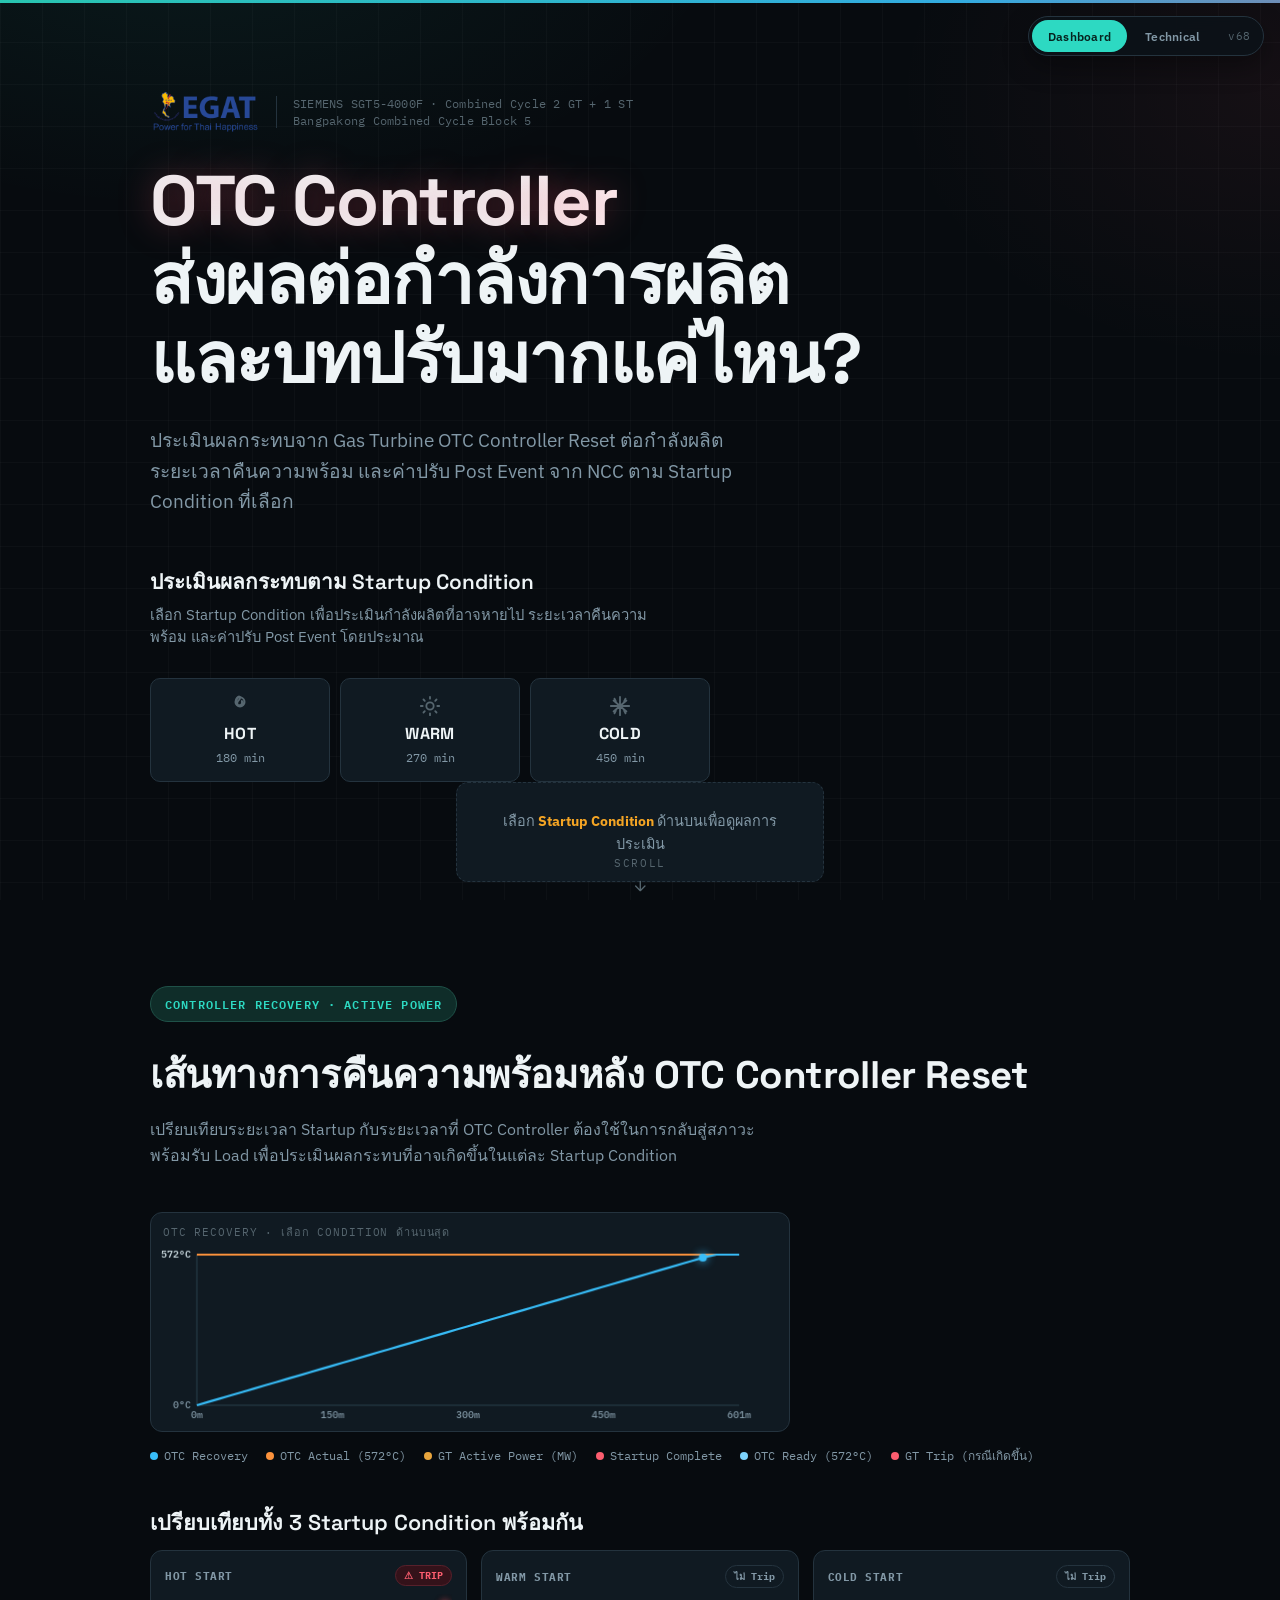
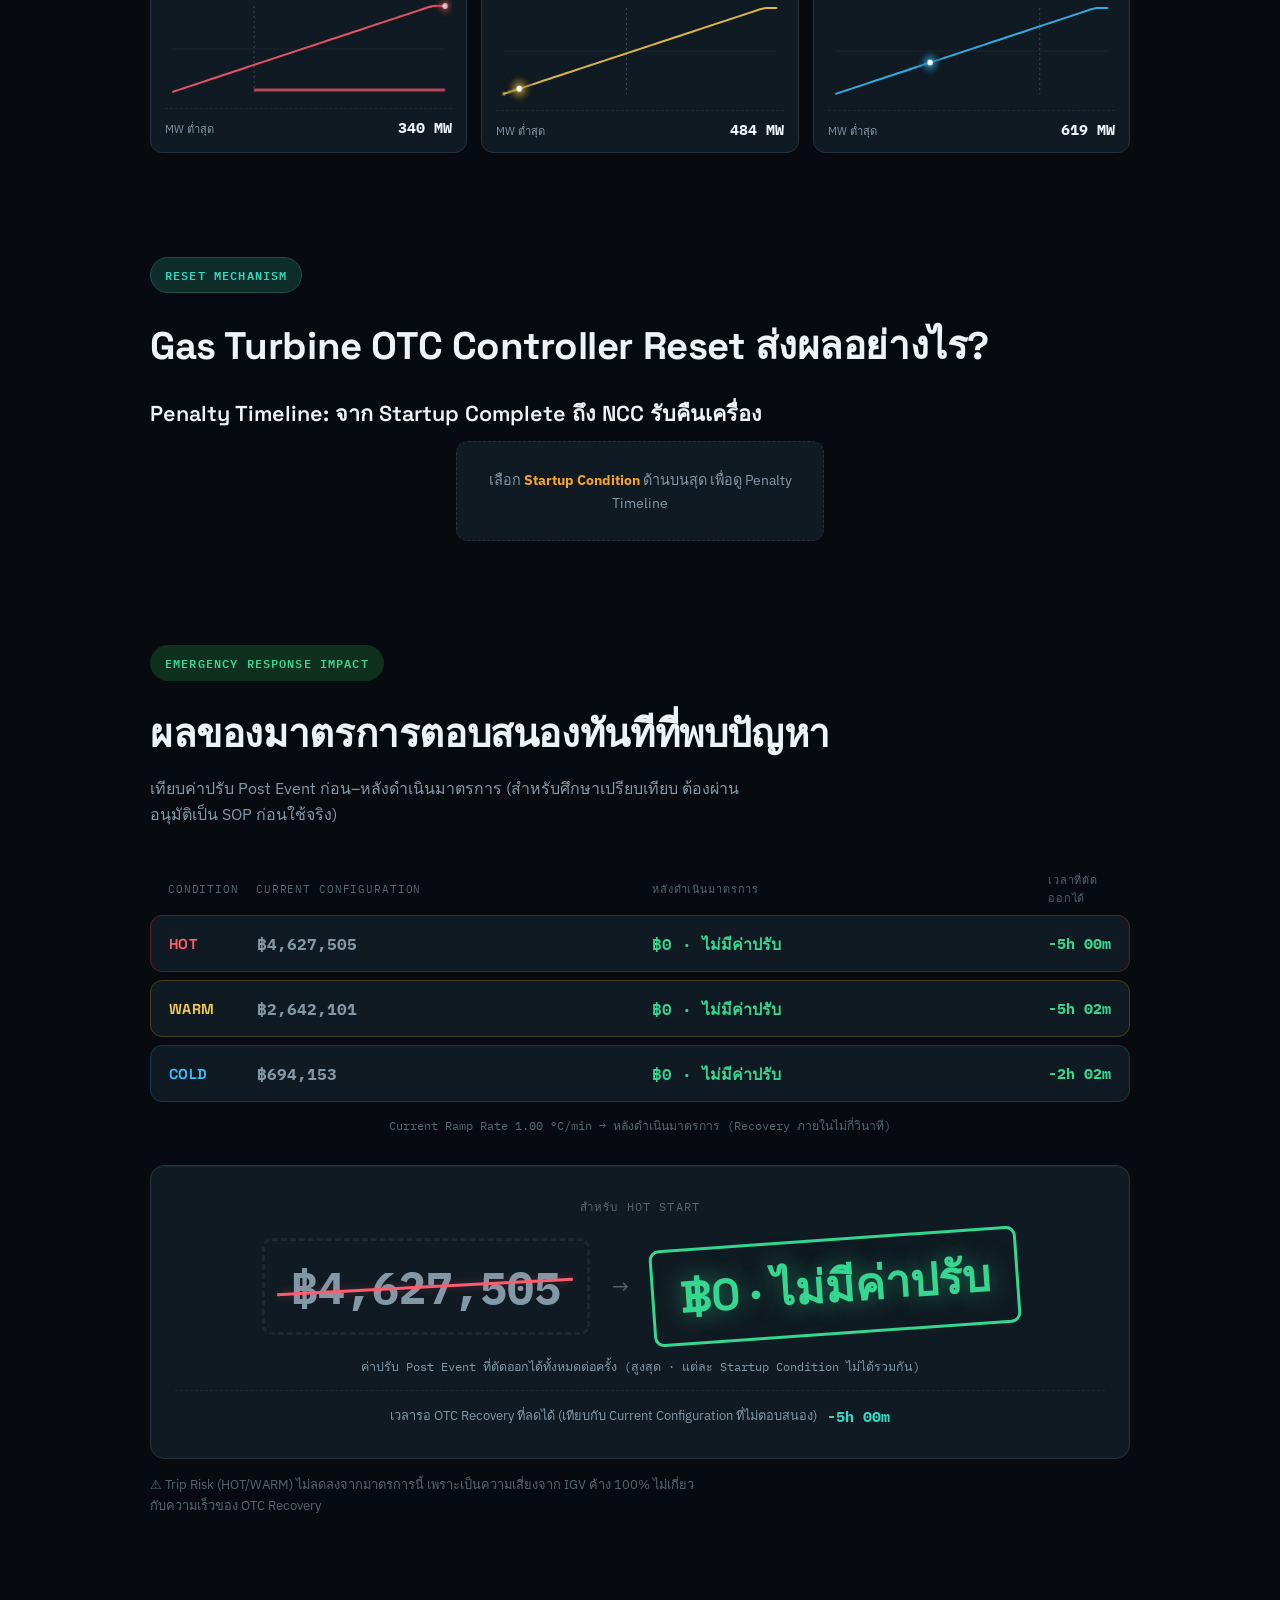
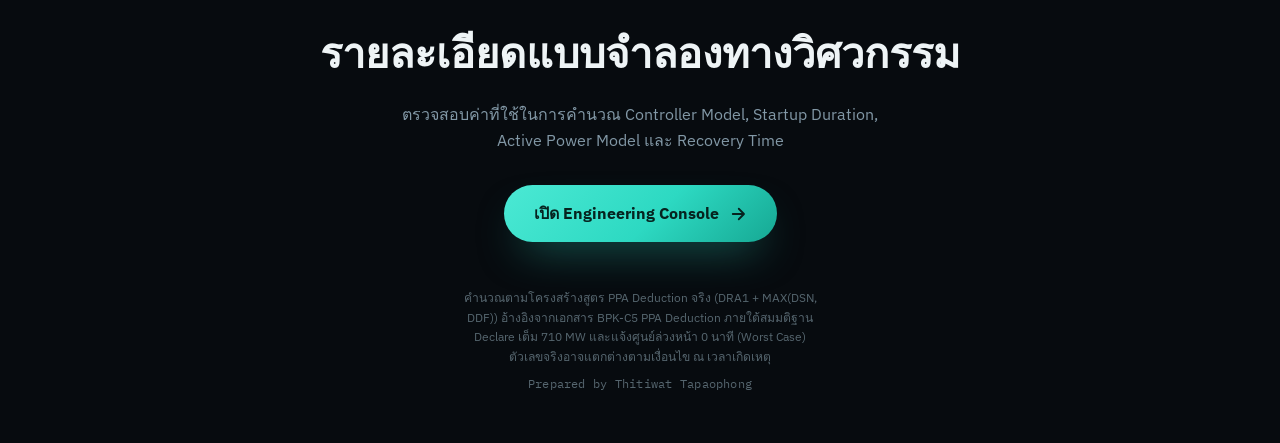
==== commit 12b7637f: "Add files via upload" ====
--- a/index.html
+++ b/index.html
@@ -19,7 +19,7 @@
     <nav class="view-switch">
       <button type="button" data-view="executive" class="active">Dashboard</button>
       <button type="button" data-view="technical">Technical</button>
-      <span class="app-version" id="appVersion">v66</span>
+      <span class="app-version" id="appVersion">v68</span>
     </nav>
 
     <div class="sticky-summary" id="stickySummary">
@@ -320,6 +320,17 @@
               </div>
             </div>
             <p class="rge-hint">X และ Y มีผลทันที (Y = ค่าที่บังคับให้กระโดดไปตรงๆ โดยไม่ผ่าน Ramp) · TU / TD / NRM ต้องกด Apply ด้านบนก่อนถึงจะมีผล</p>
+
+            <div class="quick-action-bar">
+              <div class="quick-action-info">
+                <span class="quick-action-title">ไม่แน่ใจว่าต้องแก้ตรงไหน?</span>
+                <span class="quick-action-desc">ปรับ TU ให้เหลือ 10ms ทันที เพื่อให้ OTC ไต่กลับสู่ค่าปกติเร็วที่สุด</span>
+              </div>
+              <div class="quick-action-buttons">
+                <button type="button" class="btn btn-amber" id="quickAdjustTuButton">⚡ Adjust TU → 10ms</button>
+                <button type="button" class="btn" id="quickResetTuButton">↺ Reset TU → ค่าเดิม</button>
+              </div>
+            </div>
           </section>
 
           <section class="panel chart-panel">
--- a/styles.css
+++ b/styles.css
@@ -378,9 +378,13 @@
   background: var(--panel-soft);
   overflow: hidden;
   opacity: 0;
+  cursor: pointer;
   transform: translateY(18px) scale(0.98);
   transition: opacity 0.6s cubic-bezier(0.16, 1, 0.3, 1), transform 0.6s cubic-bezier(0.16, 1, 0.3, 1), border-color 0.25s ease, box-shadow 0.25s ease;
 }
+
+.mini-chart-card:focus-visible { outline: 2px solid var(--teal); outline-offset: 2px; }
+.mini-chart-card:active { transform: scale(0.985); }
 
 .mini-chart-card.in-view { opacity: 1; transform: translateY(0) scale(1); }
 .mini-chart-card[data-mini="hot"].in-view { transition-delay: 0s; }
@@ -1514,6 +1518,32 @@
 .rge-block span { display: block; font-family: var(--font-display); font-size: 1.7rem; font-weight: 700; letter-spacing: 0.04em; }
 .rge-block small { margin-top: 8px; color: var(--muted); font-family: var(--font-mono); font-size: 0.7rem; }
 .rge-hint { color: var(--muted-dim); font-size: 0.76rem; }
+
+.quick-action-bar {
+  display: flex;
+  align-items: center;
+  justify-content: space-between;
+  gap: 16px;
+  flex-wrap: wrap;
+  margin-top: 14px;
+  padding: 14px 16px;
+  border-radius: 10px;
+  border: 1px dashed var(--amber-line);
+  background: var(--amber-dim);
+}
+
+.quick-action-info { display: flex; flex-direction: column; gap: 3px; min-width: 200px; }
+.quick-action-title { font-family: var(--font-display); font-weight: 700; font-size: 0.88rem; color: var(--ink); }
+.quick-action-desc { font-size: 0.76rem; color: var(--muted); }
+
+.quick-action-buttons { display: flex; gap: 8px; flex-wrap: wrap; }
+.quick-action-buttons .btn { white-space: nowrap; }
+
+@media (max-width: 520px) {
+  .quick-action-bar { flex-direction: column; align-items: stretch; }
+  .quick-action-buttons { flex-direction: column; }
+  .quick-action-buttons .btn { width: 100%; }
+}
 
 /* --- Chart (fixed sizing, no layout feedback loop) --- */
 
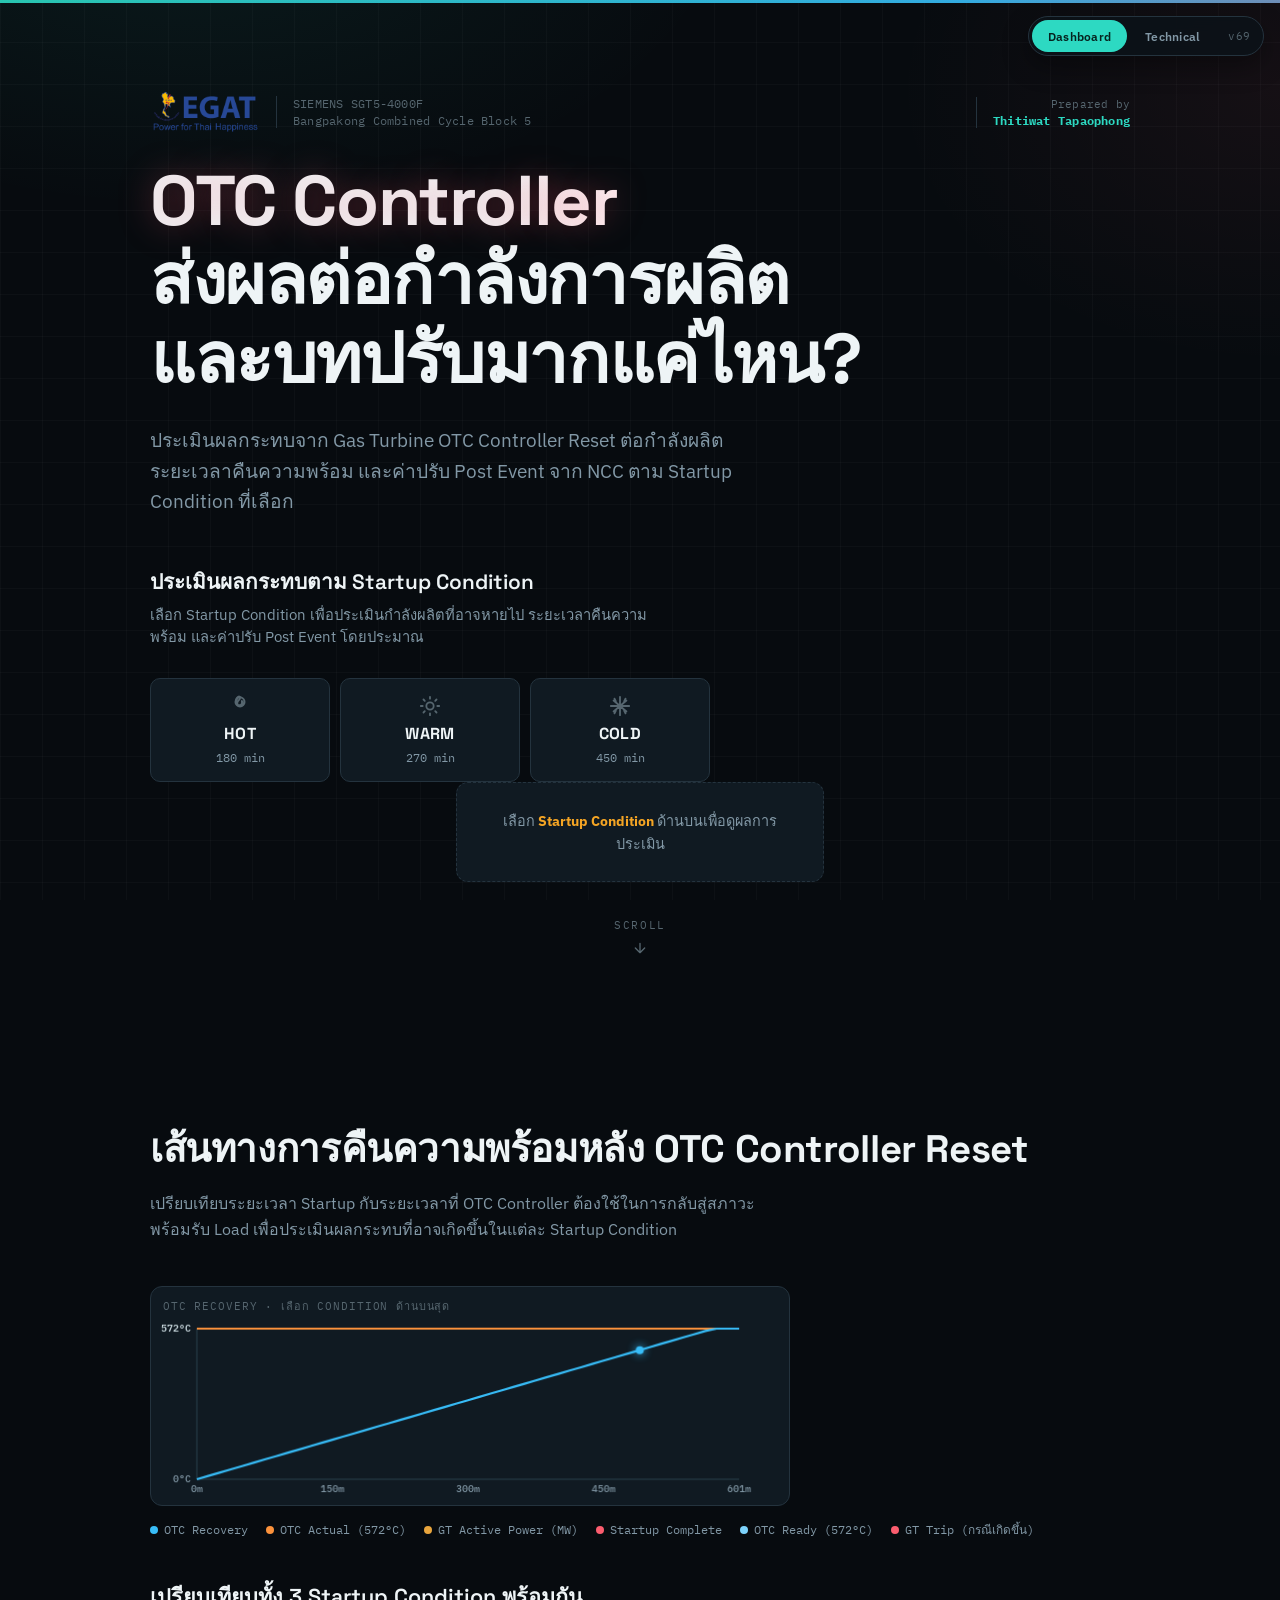
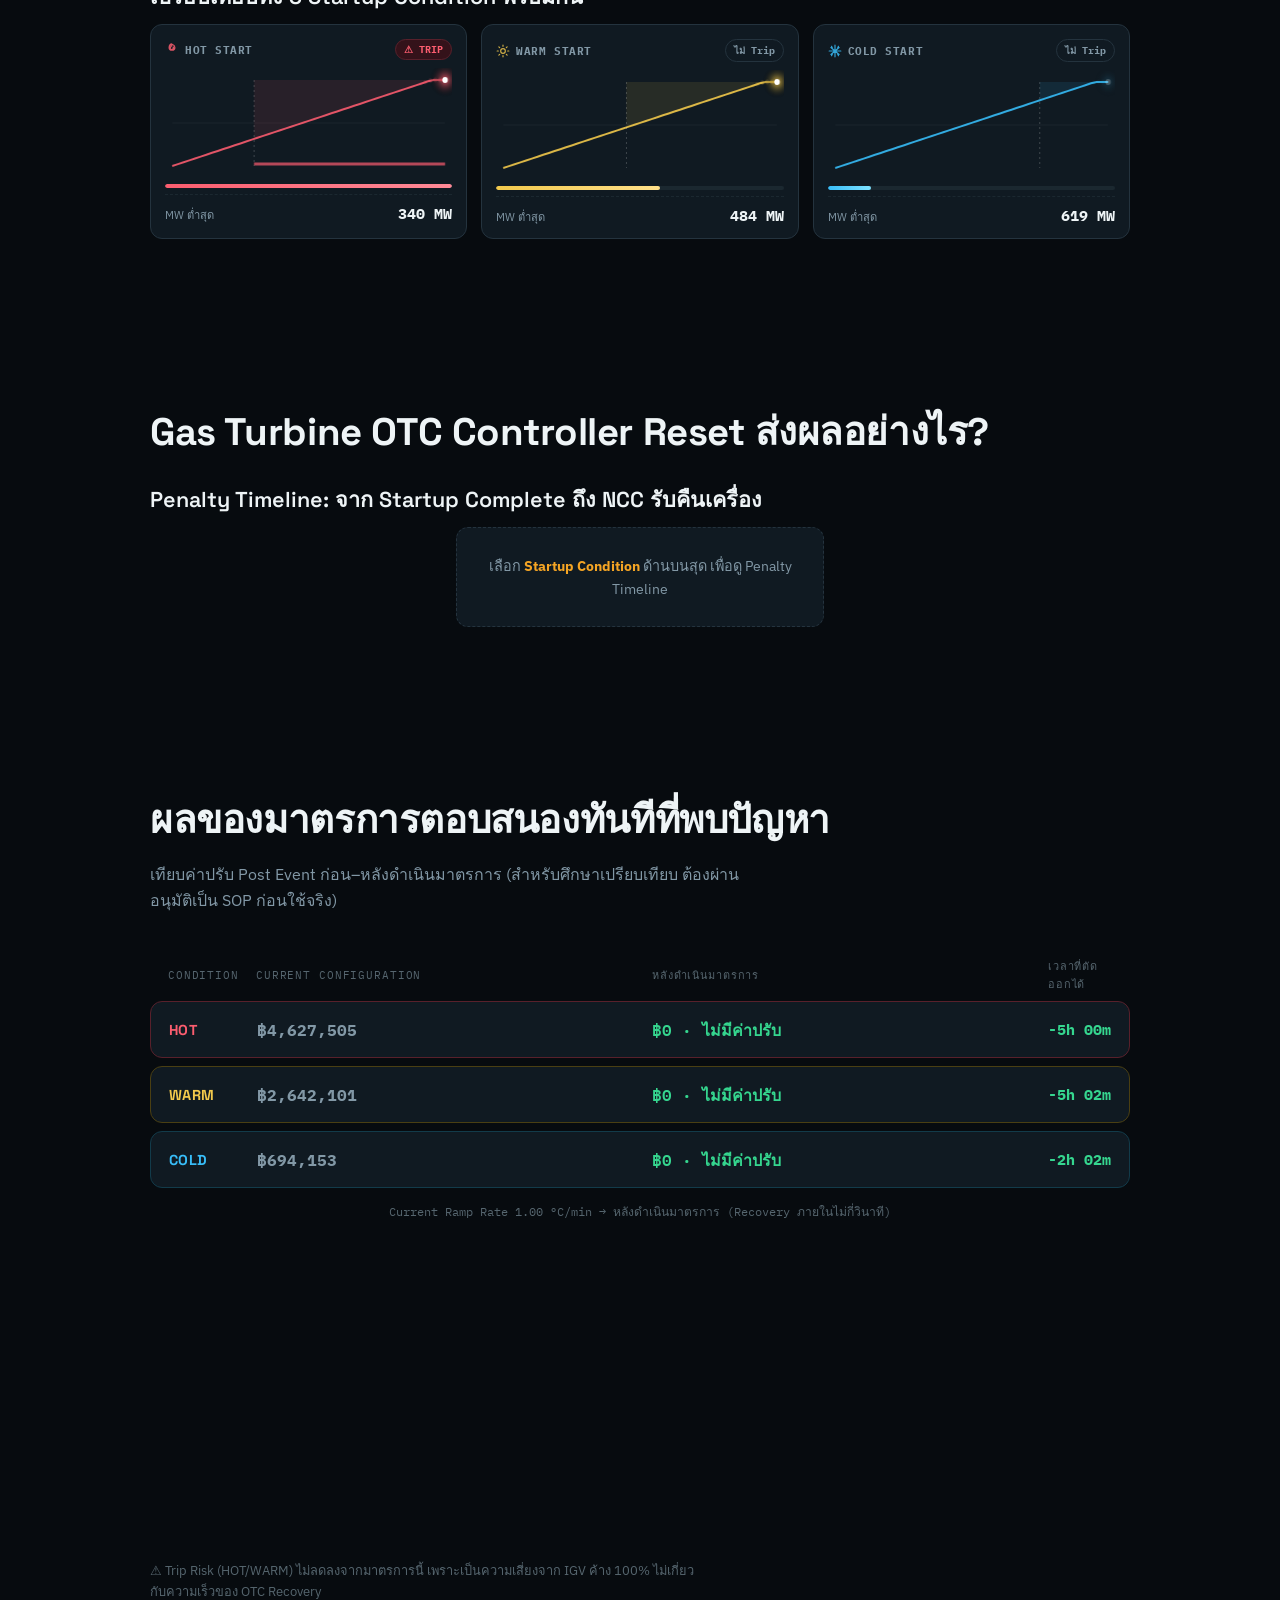
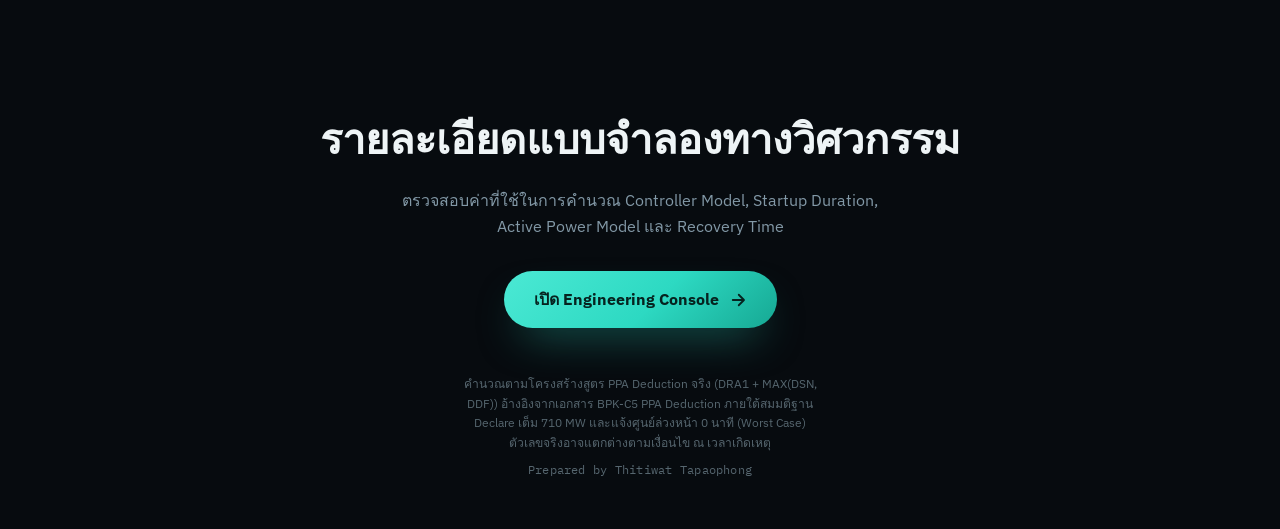
==== commit 5afa928c: "Add files via upload" ====
--- a/index.html
+++ b/index.html
@@ -19,7 +19,7 @@
     <nav class="view-switch">
       <button type="button" data-view="executive" class="active">Dashboard</button>
       <button type="button" data-view="technical">Technical</button>
-      <span class="app-version" id="appVersion">v68</span>
+      <span class="app-version" id="appVersion">v69</span>
     </nav>
 
     <div class="sticky-summary" id="stickySummary">
@@ -38,9 +38,10 @@
             <div class="brand-bar">
               <img src="egat-logo.png" alt="EGAT — Power for Thai Happiness" class="brand-logo">
               <div class="brand-meta">
-                <span>SIEMENS SGT5-4000F · Combined Cycle 2 GT + 1 ST</span>
+                <span>SIEMENS SGT5-4000F</span>
                 <span>Bangpakong Combined Cycle Block 5</span>
               </div>
+              <span class="brand-credit">Prepared by<strong>Thitiwat Tapaophong</strong></span>
             </div>
             <h1 class="hook-title"><span class="headline-glow">OTC Controller</span><br>ส่งผลต่อกำลังการผลิต<br>และบทปรับมากแค่ไหน?</h1>
             <p class="hook-sub">ประเมินผลกระทบจาก Gas Turbine OTC Controller Reset ต่อกำลังผลิต ระยะเวลาคืนความพร้อม และค่าปรับ Post Event จาก NCC ตาม Startup Condition ที่เลือก</p>
@@ -84,10 +85,11 @@
             <div id="tripRiskWrap" class="trip-risk-wrap" hidden>
               <p class="trip-risk-note">⚠ มีความเสี่ยงเครื่อง Trip จากเหตุการณ์นี้</p>
             </div>
-          </div>
-          <div class="scroll-hint">
-            <span>Scroll</span>
-            <svg aria-hidden="true" viewBox="0 0 24 24" fill="none" stroke-width="2" stroke-linecap="round" stroke-linejoin="round"><path d="M12 5v14M5 12l7 7 7-7"/></svg>
+
+            <div class="scroll-hint">
+              <span>Scroll</span>
+              <svg aria-hidden="true" viewBox="0 0 24 24" fill="none" stroke-width="2" stroke-linecap="round" stroke-linejoin="round"><path d="M12 5v14M5 12l7 7 7-7"/></svg>
+            </div>
           </div>
         </section>
 
@@ -114,10 +116,11 @@
             <div class="mini-chart-grid" id="miniChartGrid">
               <div class="mini-chart-card" data-mini="hot">
                 <div class="mini-chart-head">
-                  <span class="mini-chart-tag">HOT START</span>
+                  <span class="mini-chart-tag"><svg class="mini-chart-icon" viewBox="0 0 24 24" width="14" height="14" fill="none" stroke="currentColor" stroke-width="2" stroke-linecap="round" stroke-linejoin="round" aria-hidden="true"><path d="M12 2c1 3-3 4-3 7a3 3 0 0 0 6 0c0-1-.5-2-1-2.5.5 2 0 4-2 4.5-2.5.6-4-1.5-4-4 0-3.5 3-4.5 3-5.5-1 0-4 2-4 6a5 5 0 0 0 10 0c0-4-3-4.5-5-5.5z"/></svg>HOT START</span>
                   <span class="mini-chart-badge" id="miniBadgeHot">—</span>
                 </div>
                 <canvas class="mini-chart-canvas" id="miniChartHot" aria-hidden="true"></canvas>
+                <div class="mini-chart-severity"><span class="mini-chart-severity-fill" id="miniSeverityHot"></span></div>
                 <div class="mini-chart-foot">
                   <span>MW ต่ำสุด</span>
                   <strong id="miniMwHot">—</strong>
@@ -125,10 +128,11 @@
               </div>
               <div class="mini-chart-card" data-mini="warm">
                 <div class="mini-chart-head">
-                  <span class="mini-chart-tag">WARM START</span>
+                  <span class="mini-chart-tag"><svg class="mini-chart-icon" viewBox="0 0 24 24" width="14" height="14" fill="none" stroke="currentColor" stroke-width="2" stroke-linecap="round" stroke-linejoin="round" aria-hidden="true"><circle cx="12" cy="12" r="4"/><path d="M12 2v2M12 20v2M4.9 4.9l1.4 1.4M17.7 17.7l1.4 1.4M2 12h2M20 12h2M4.9 19.1l1.4-1.4M17.7 6.3l1.4-1.4"/></svg>WARM START</span>
                   <span class="mini-chart-badge" id="miniBadgeWarm">—</span>
                 </div>
                 <canvas class="mini-chart-canvas" id="miniChartWarm" aria-hidden="true"></canvas>
+                <div class="mini-chart-severity"><span class="mini-chart-severity-fill" id="miniSeverityWarm"></span></div>
                 <div class="mini-chart-foot">
                   <span>MW ต่ำสุด</span>
                   <strong id="miniMwWarm">—</strong>
@@ -136,10 +140,11 @@
               </div>
               <div class="mini-chart-card" data-mini="cold">
                 <div class="mini-chart-head">
-                  <span class="mini-chart-tag">COLD START</span>
+                  <span class="mini-chart-tag"><svg class="mini-chart-icon" viewBox="0 0 24 24" width="14" height="14" fill="none" stroke="currentColor" stroke-width="2" stroke-linecap="round" stroke-linejoin="round" aria-hidden="true"><path d="M12 2v20M5 6l14 12M19 6L5 18M2 12h20M6 4l1.5 3M18 4l-1.5 3M6 20l1.5-3M18 20l-1.5-3"/></svg>COLD START</span>
                   <span class="mini-chart-badge" id="miniBadgeCold">—</span>
                 </div>
                 <canvas class="mini-chart-canvas" id="miniChartCold" aria-hidden="true"></canvas>
+                <div class="mini-chart-severity"><span class="mini-chart-severity-fill" id="miniSeverityCold"></span></div>
                 <div class="mini-chart-foot">
                   <span>MW ต่ำสุด</span>
                   <strong id="miniMwCold">—</strong>
--- a/styles.css
+++ b/styles.css
@@ -403,12 +403,40 @@
 }
 
 .mini-chart-tag {
+  display: inline-flex;
+  align-items: center;
+  gap: 6px;
   font-family: var(--font-mono);
   font-size: 0.68rem;
   font-weight: 700;
   letter-spacing: 0.05em;
   color: var(--muted);
 }
+
+.mini-chart-icon { flex: none; opacity: 0.85; }
+.mini-chart-card[data-mini="hot"] .mini-chart-icon { color: var(--hot); }
+.mini-chart-card[data-mini="warm"] .mini-chart-icon { color: var(--warm); }
+.mini-chart-card[data-mini="cold"] .mini-chart-icon { color: var(--cold); }
+
+.mini-chart-severity {
+  margin-top: 8px;
+  height: 4px;
+  border-radius: 999px;
+  background: var(--line-soft);
+  overflow: hidden;
+}
+
+.mini-chart-severity-fill {
+  display: block;
+  height: 100%;
+  width: 0%;
+  border-radius: 999px;
+  transition: width 0.9s cubic-bezier(0.16, 1, 0.3, 1);
+}
+
+.mini-chart-card[data-mini="hot"] .mini-chart-severity-fill { background: linear-gradient(90deg, var(--hot), #ff8a97); }
+.mini-chart-card[data-mini="warm"] .mini-chart-severity-fill { background: linear-gradient(90deg, var(--warm), #ffe08a); }
+.mini-chart-card[data-mini="cold"] .mini-chart-severity-fill { background: linear-gradient(90deg, var(--cold), #7ee2ff); }
 
 .mini-chart-badge {
   font-family: var(--font-mono);
@@ -843,10 +871,7 @@
 }
 
 .scroll-hint {
-  position: absolute;
-  bottom: 40px;
-  left: 50%;
-  transform: translateX(-50%);
+  margin-top: 36px;
   display: flex;
   flex-direction: column;
   align-items: center;
@@ -1285,6 +1310,28 @@
   align-items: center;
   gap: 16px;
   margin-bottom: 28px;
+}
+
+.brand-credit {
+  margin-left: auto;
+  display: flex;
+  flex-direction: column;
+  align-items: flex-end;
+  gap: 1px;
+  padding-left: 16px;
+  border-left: 1px solid var(--line);
+  font-family: var(--font-mono);
+  font-size: 0.66rem;
+  color: var(--muted-dim);
+  letter-spacing: 0.02em;
+  white-space: nowrap;
+}
+
+.brand-credit strong { color: var(--teal); font-size: 0.78rem; font-weight: 700; }
+
+@media (max-width: 560px) {
+  .brand-bar { flex-wrap: wrap; row-gap: 10px; }
+  .brand-credit { margin-left: 60px; border-left: none; padding-left: 0; align-items: flex-start; }
 }
 
 .brand-logo {
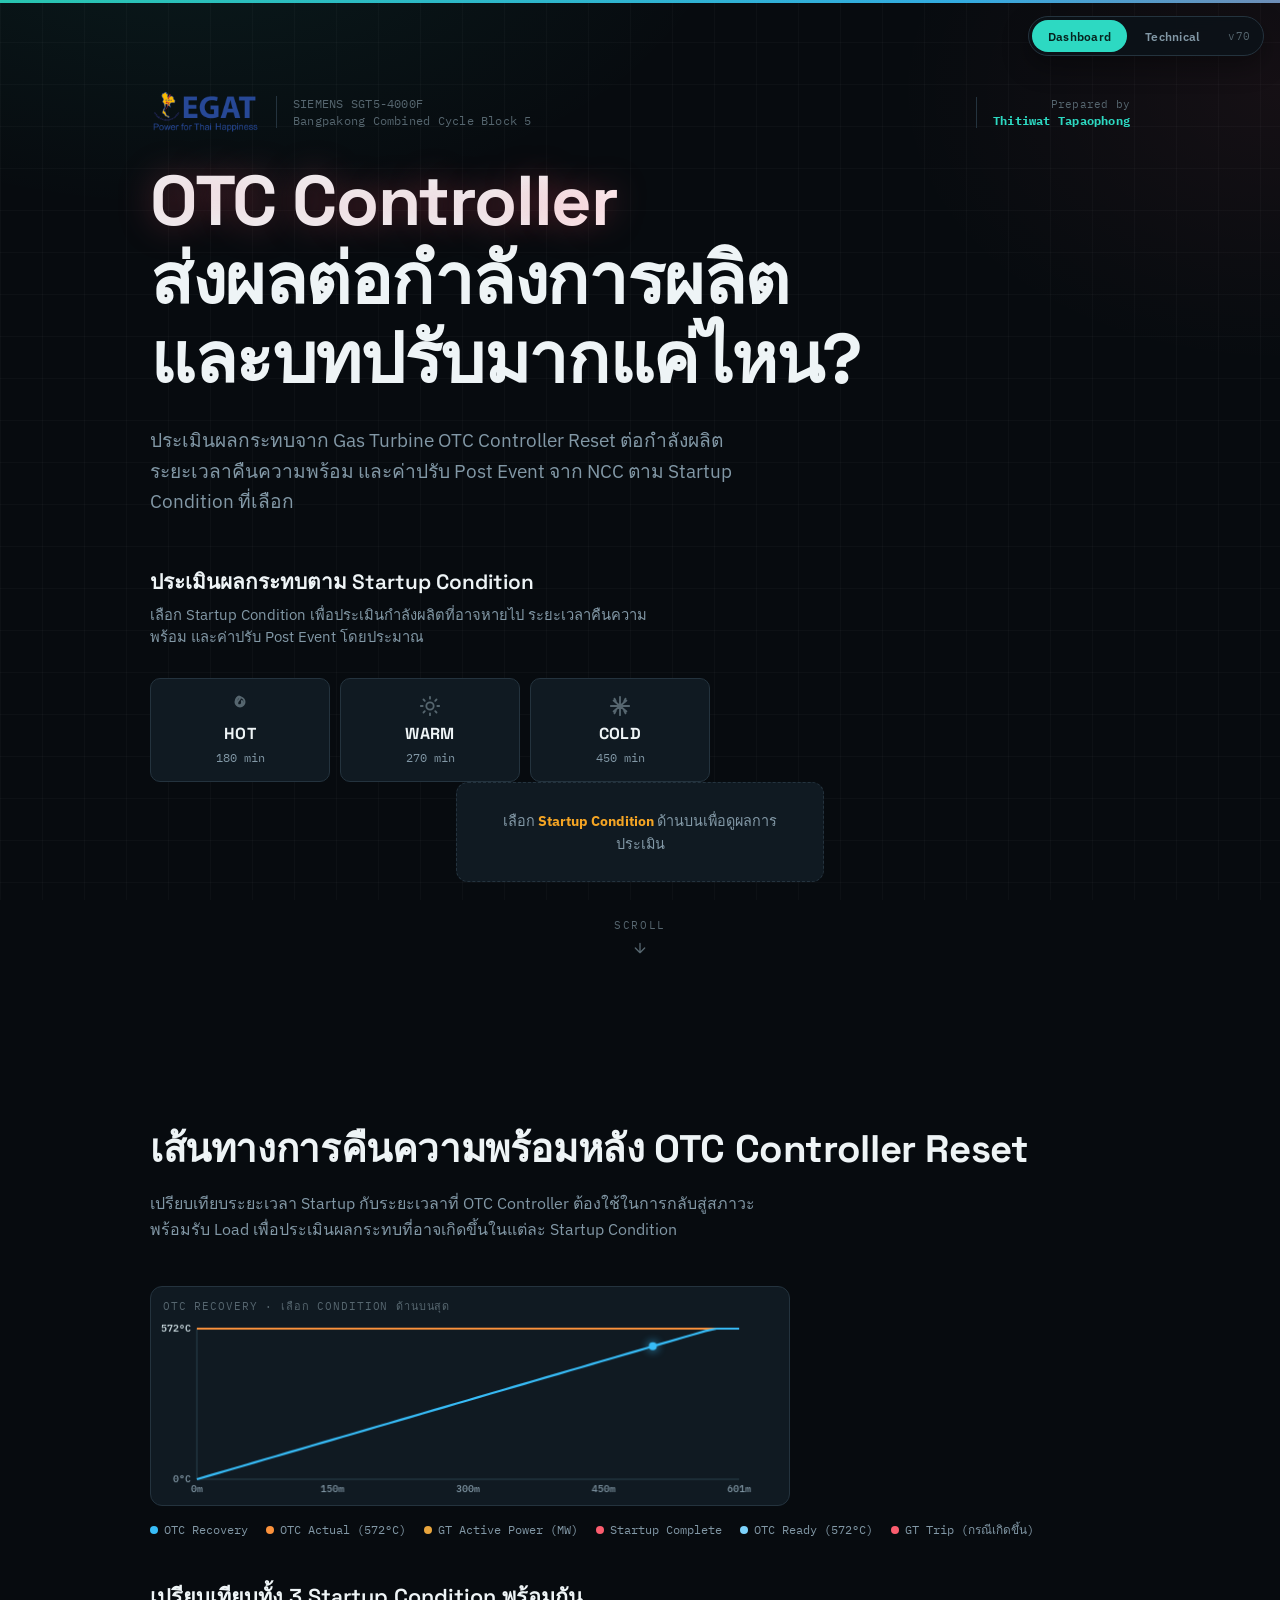
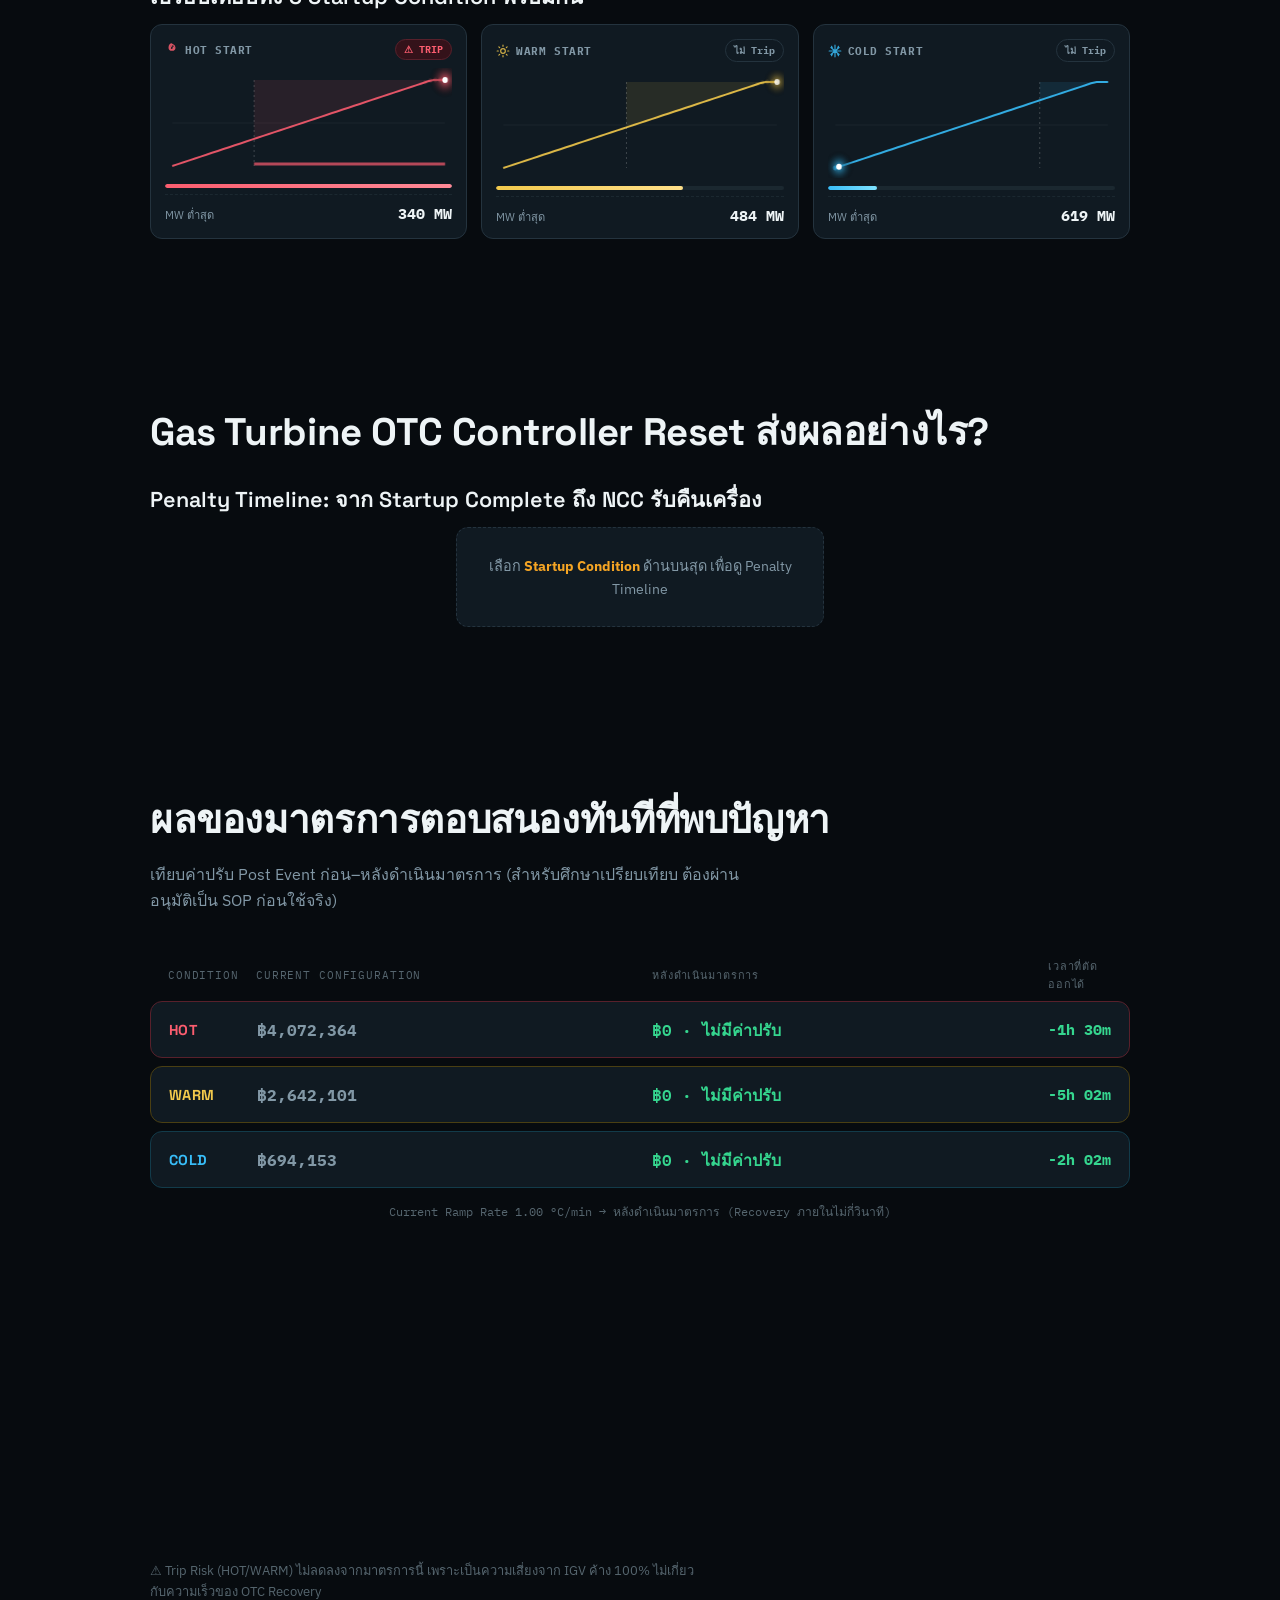
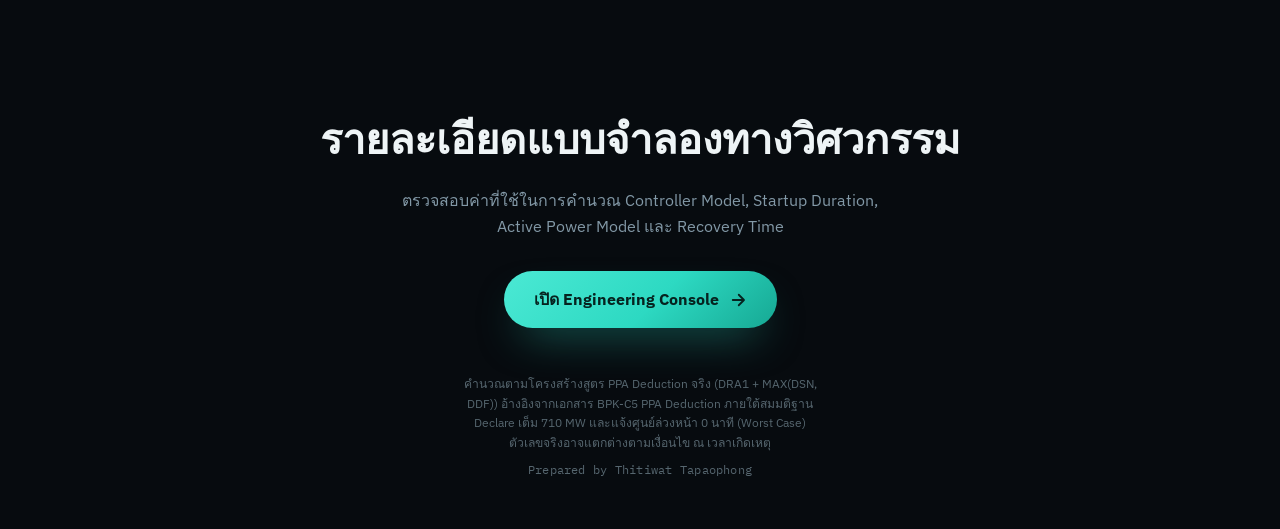
==== commit ba8f444b: "Add files via upload" ====
--- a/index.html
+++ b/index.html
@@ -19,7 +19,7 @@
     <nav class="view-switch">
       <button type="button" data-view="executive" class="active">Dashboard</button>
       <button type="button" data-view="technical">Technical</button>
-      <span class="app-version" id="appVersion">v69</span>
+      <span class="app-version" id="appVersion">v70</span>
     </nav>
 
     <div class="sticky-summary" id="stickySummary">
@@ -456,10 +456,10 @@
               <label>Trip Floor Active Power (MW)
                 <input id="tripFloorMwInput" type="number" value="340" min="0" step="1">
               </label>
-              <label>Trip Restart Duration (min)
-                <input id="tripRestartMinInput" type="number" value="300" min="0" step="1">
-              </label>
-              <p class="hint">Worst-case: Loss of Flame ระหว่าง Baseload Window ทำให้กำลังผลิตค้างที่ Floor นี้จนกว่า Restart กับ Resumption จะเสร็จ (ใช้เฉพาะ HOT/WARM)</p>
+              <label>Trip Restart Ratio (× Startup Duration)
+                <input id="tripRestartRatioInput" type="number" value="0.5" min="0" max="1" step="0.05">
+              </label>
+              <p class="hint">Worst-case: Loss of Flame ระหว่าง Baseload Window ทำให้กำลังผลิตค้างที่ Floor นี้จนกว่า Restart จะเสร็จ — เวลา Restart = Startup Duration ของ Condition นั้น × อัตราส่วนนี้ (เช่น HOT 180 นาที × 0.5 = 90 นาที) บวก Resumption 4 ชม. (ใช้เฉพาะ HOT/WARM)</p>
             </div>
           </details>
 
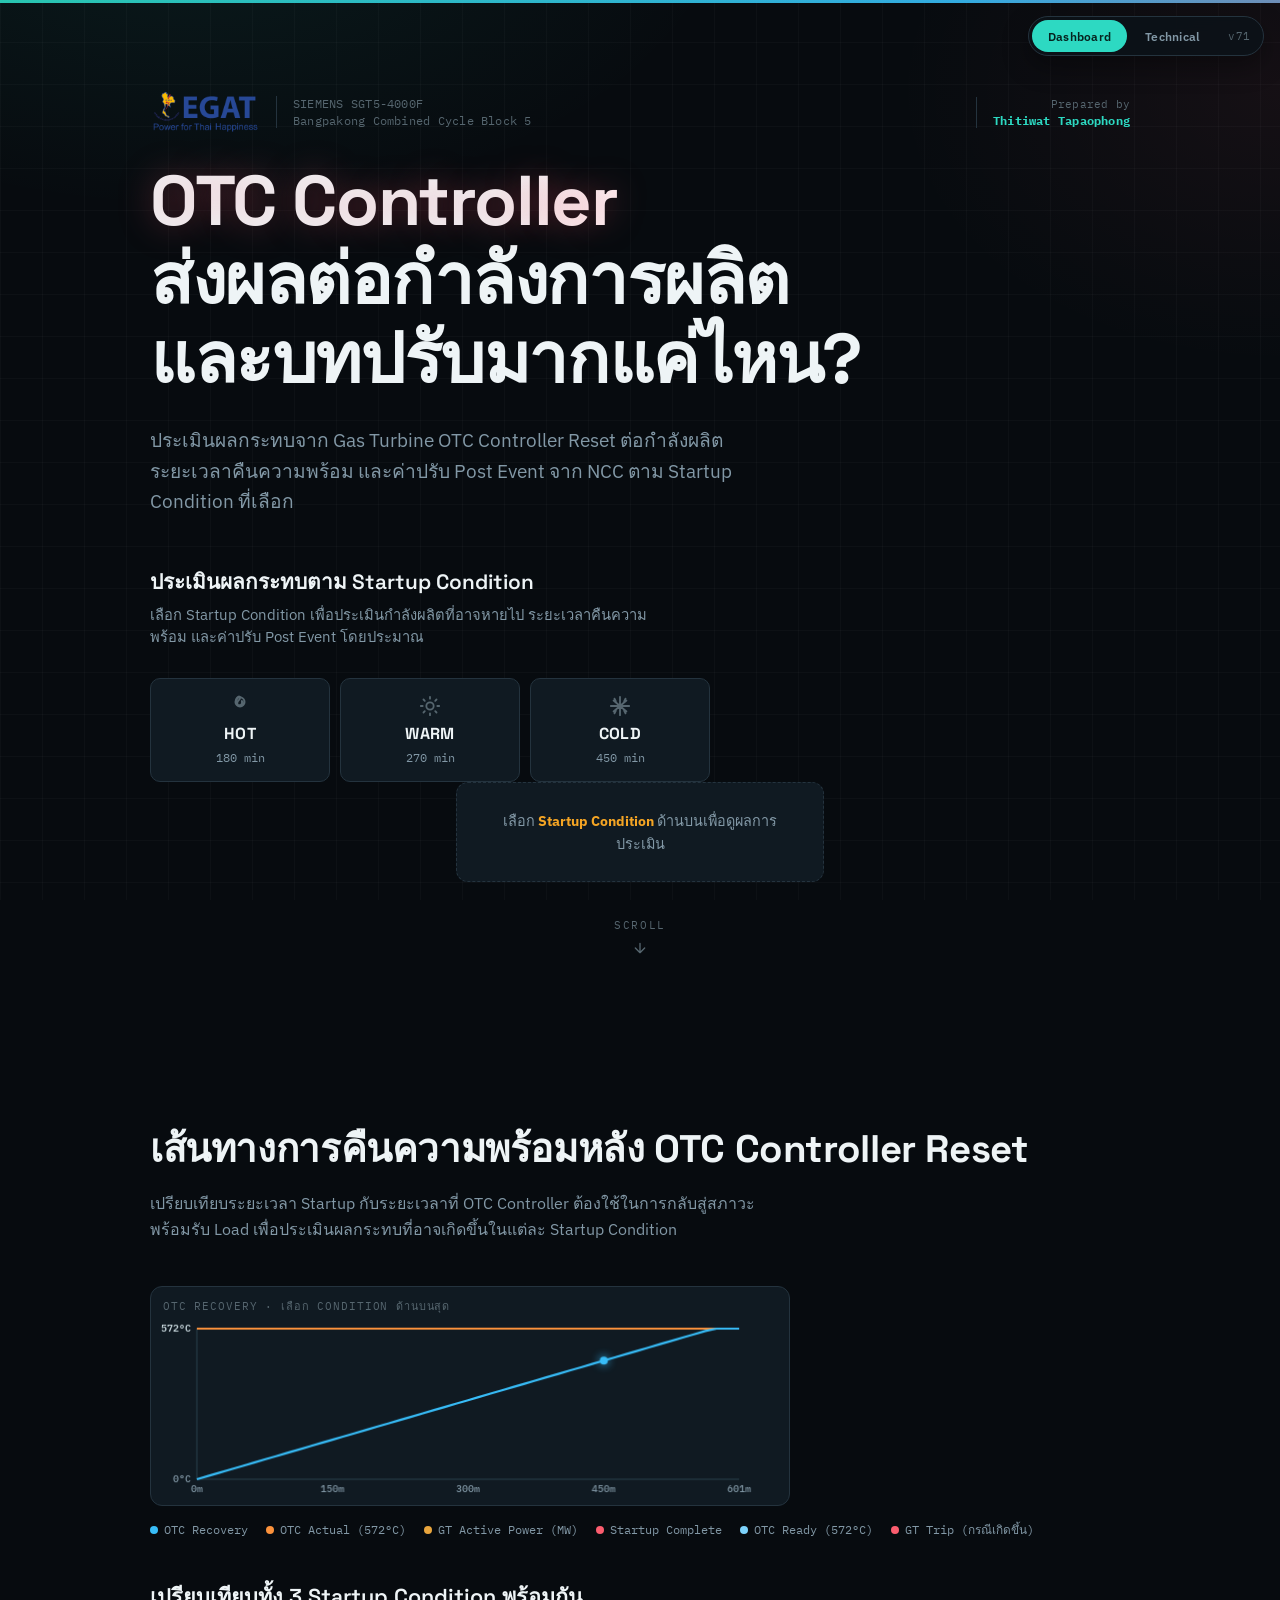
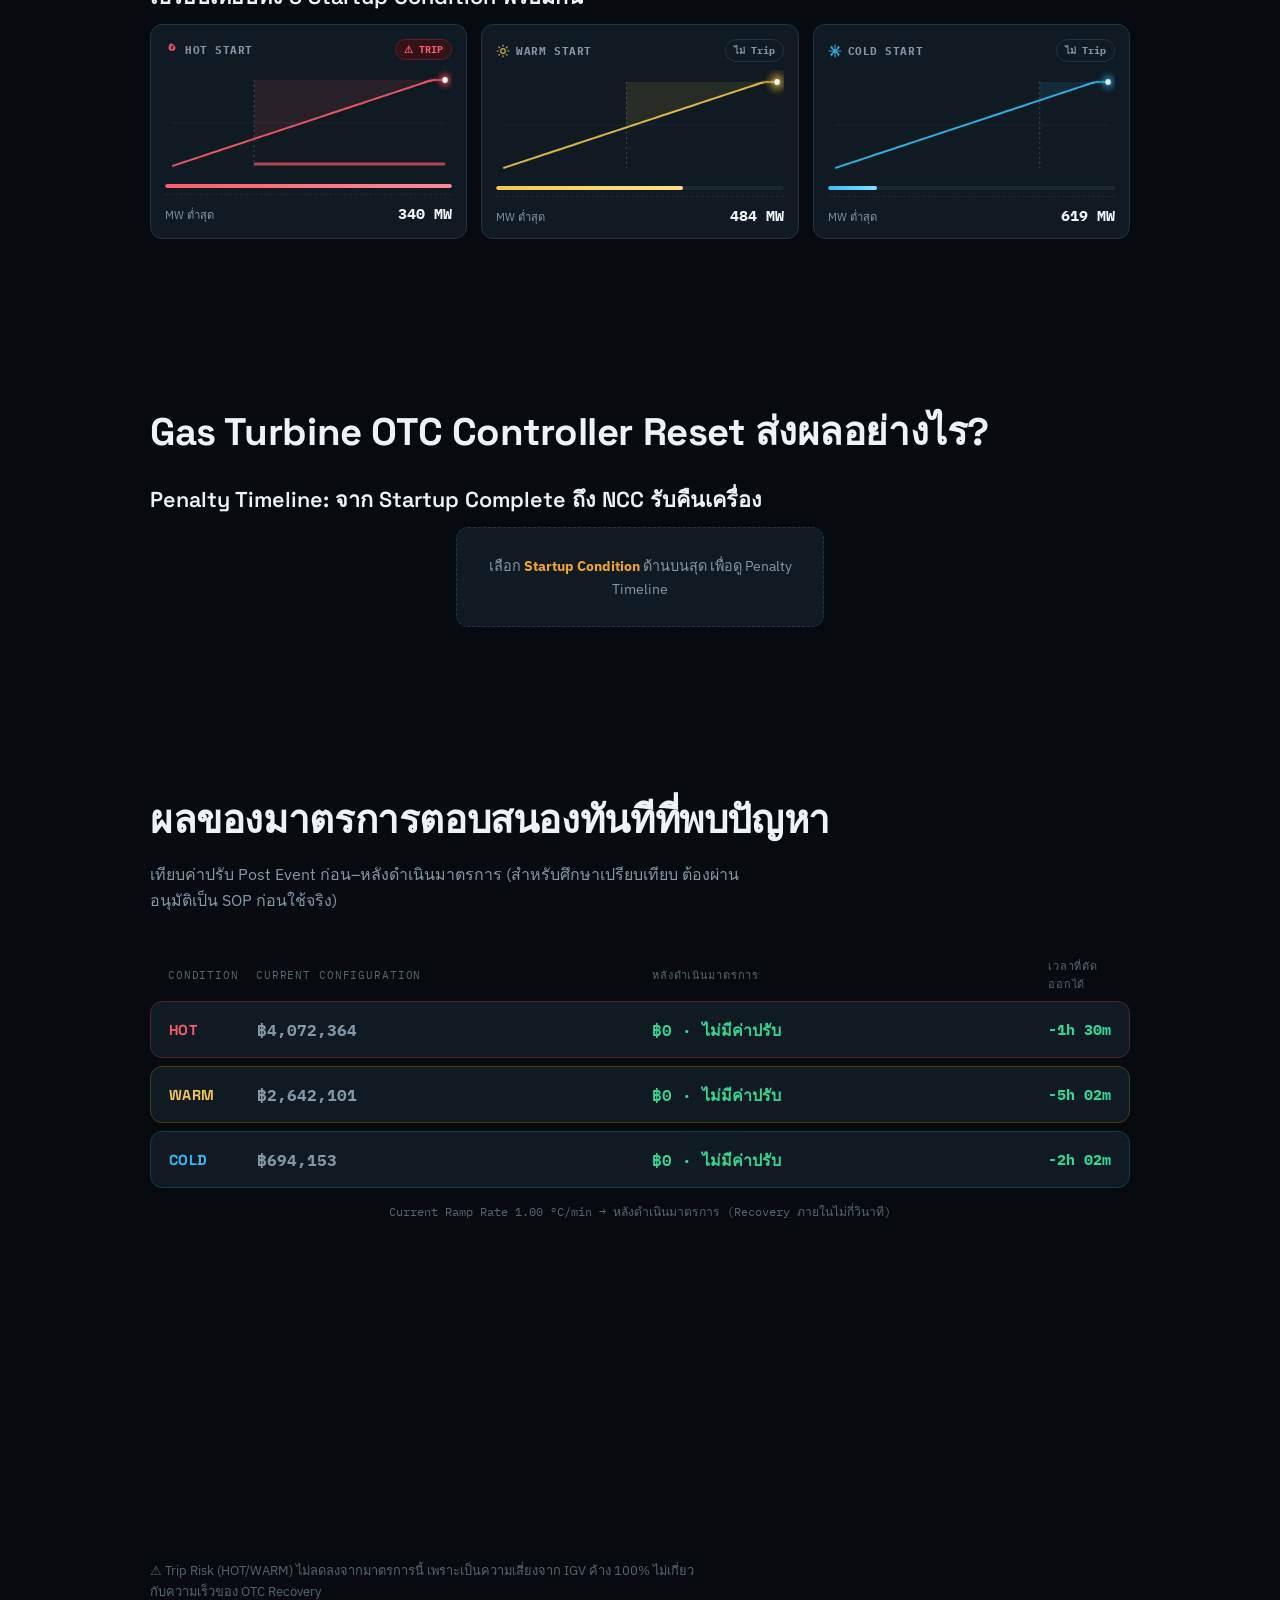
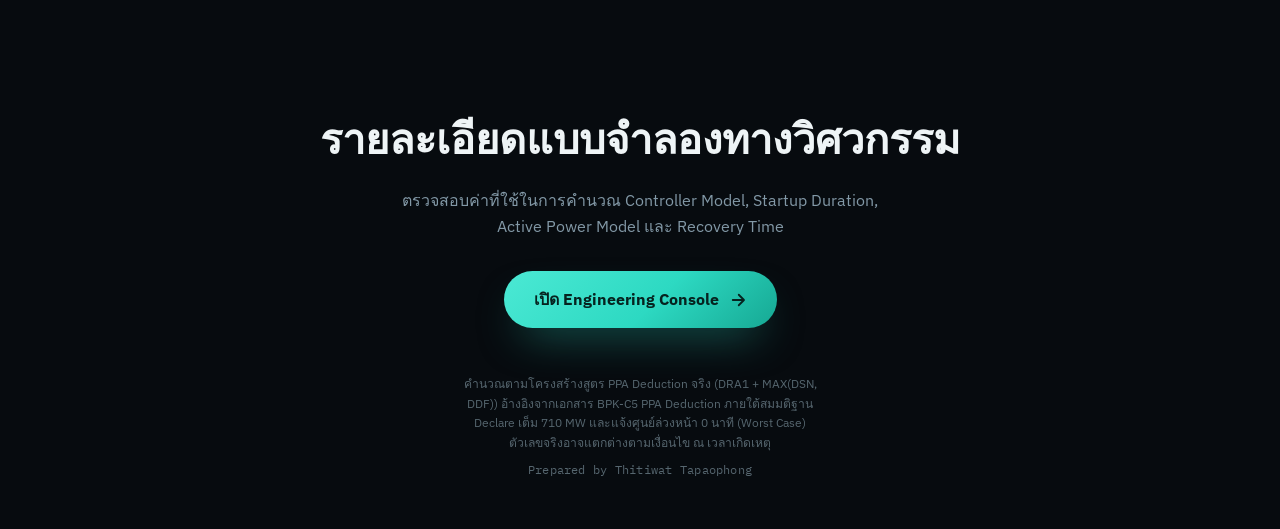
==== commit 706f2548: "Add files via upload" ====
--- a/index.html
+++ b/index.html
@@ -19,7 +19,7 @@
     <nav class="view-switch">
       <button type="button" data-view="executive" class="active">Dashboard</button>
       <button type="button" data-view="technical">Technical</button>
-      <span class="app-version" id="appVersion">v70</span>
+      <span class="app-version" id="appVersion">v71</span>
     </nav>
 
     <div class="sticky-summary" id="stickySummary">
@@ -230,7 +230,7 @@
                   <strong class="compare-row-pct" id="comparePctCold">—</strong>
                 </div>
               </div>
-              <p class="compare-footnote" id="compareRateNote">Current Ramp Rate → Adjust TU Override</p>
+              <p class="compare-footnote" id="compareRateNote">Current Ramp Rate → หลังดำเนินมาตรการ (Recovery ภายในไม่กี่วินาที)</p>
 
               <div class="savings-stamp-card">
                 <span class="savings-stamp-title" id="savingsVizTitle">สำหรับ HOT START</span>
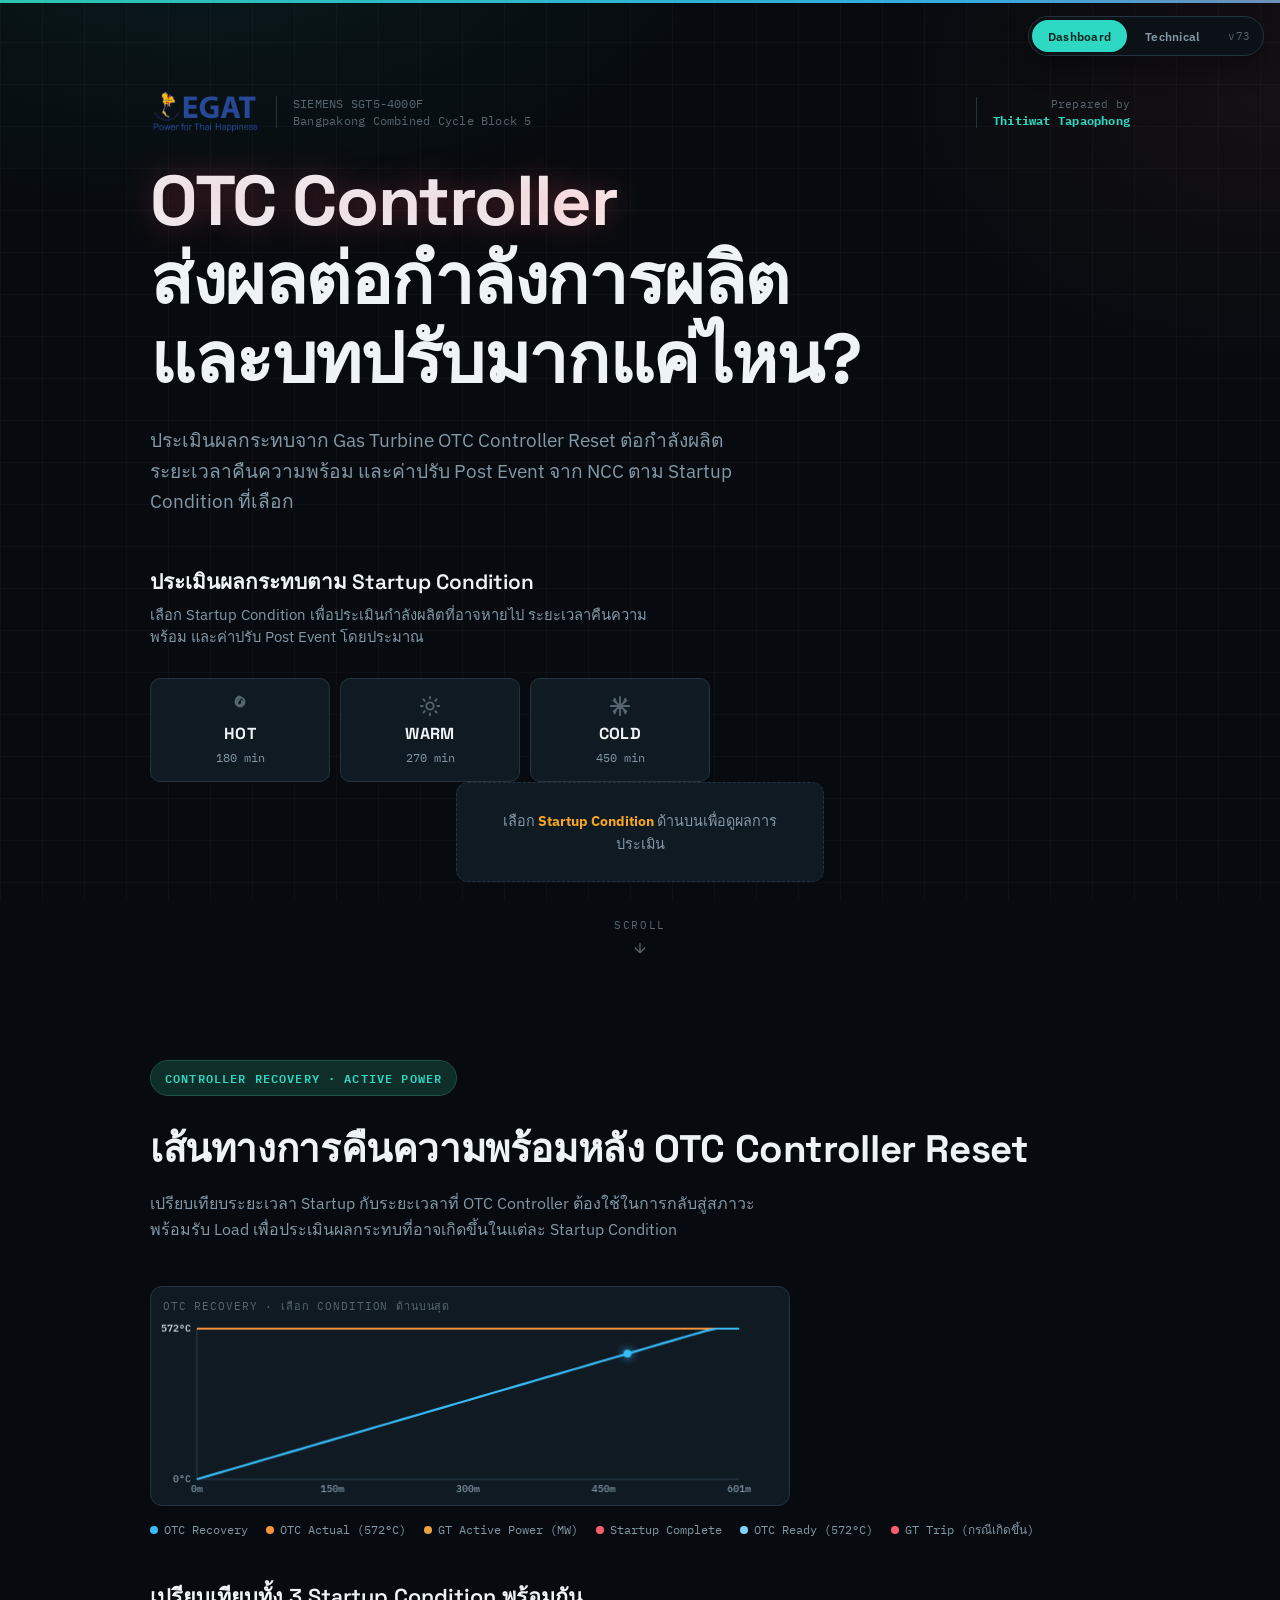
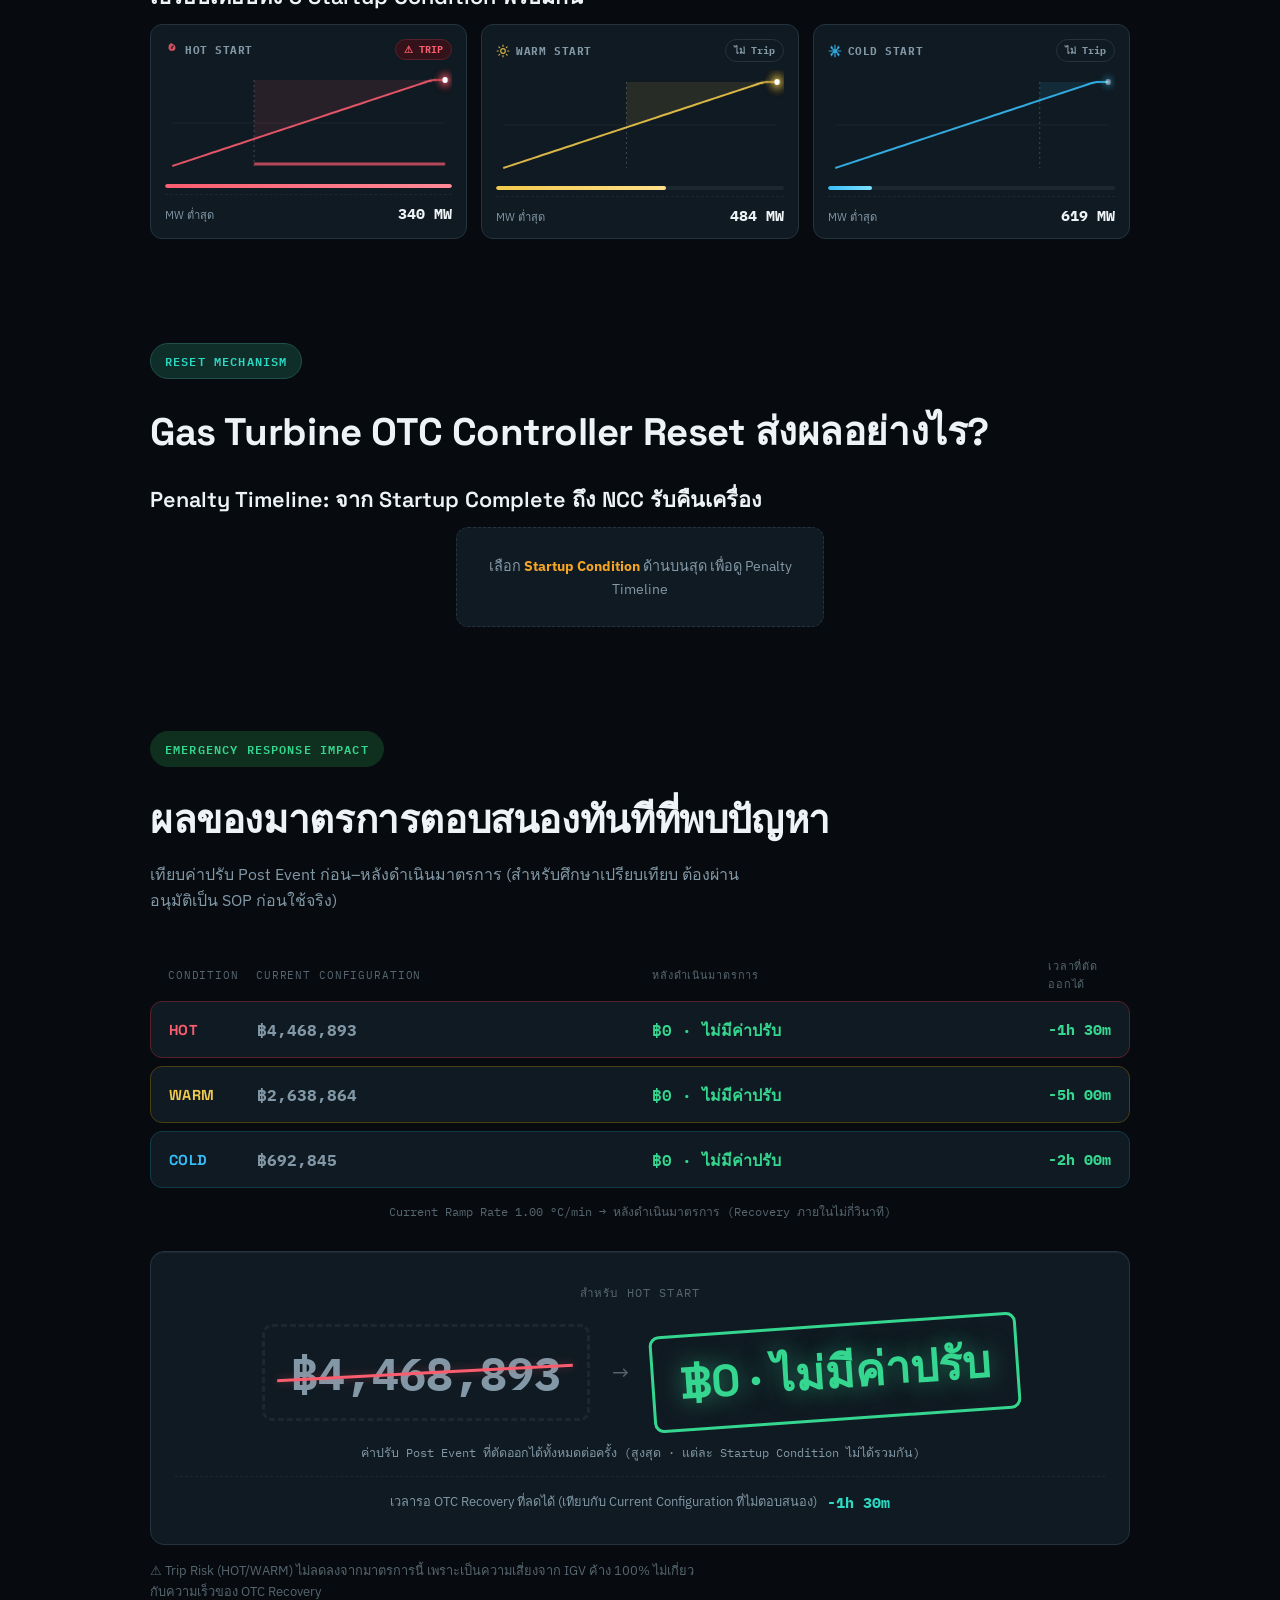
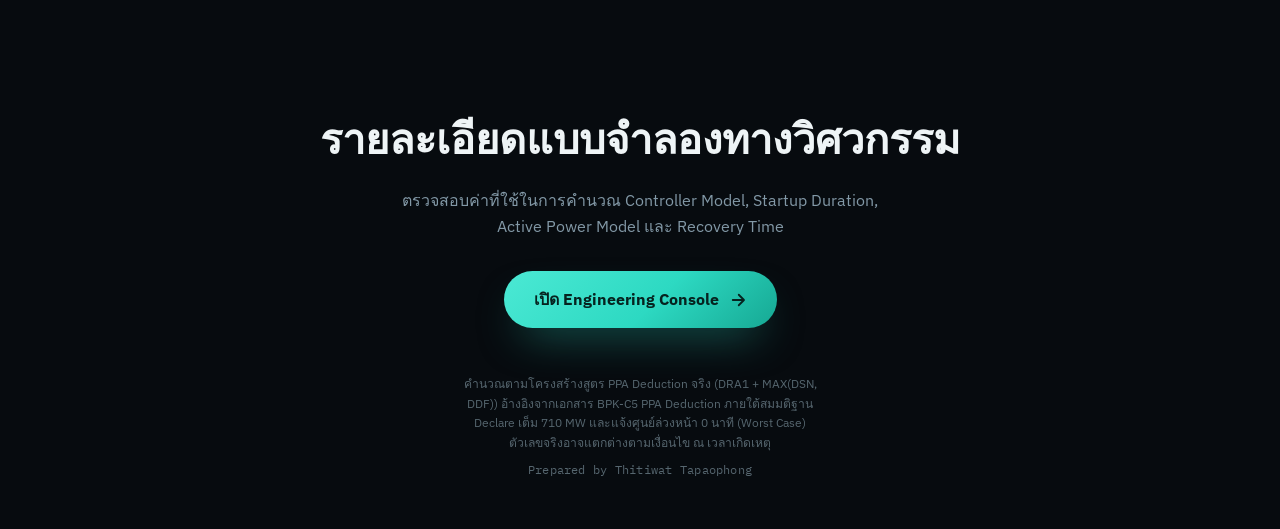
==== commit fa1745bd: "Add files via upload" ====
--- a/index.html
+++ b/index.html
@@ -19,7 +19,7 @@
     <nav class="view-switch">
       <button type="button" data-view="executive" class="active">Dashboard</button>
       <button type="button" data-view="technical">Technical</button>
-      <span class="app-version" id="appVersion">v71</span>
+      <span class="app-version" id="appVersion">v73</span>
     </nav>
 
     <div class="sticky-summary" id="stickySummary">
@@ -182,7 +182,7 @@
                   <div class="pt-arrow">→</div>
                   <div class="pt-step">
                     <span class="pt-dot pt-dot-ok"></span>
-                    <span class="pt-label">Resumption Process</span>
+                    <span class="pt-label" id="ptResumptionLabel">Resumption Process</span>
                     <span class="pt-time" id="ptResumptionTime">—</span>
                   </div>
                   <div class="pt-arrow">→</div>
@@ -459,7 +459,7 @@
               <label>Trip Restart Ratio (× Startup Duration)
                 <input id="tripRestartRatioInput" type="number" value="0.5" min="0" max="1" step="0.05">
               </label>
-              <p class="hint">Worst-case: Loss of Flame ระหว่าง Baseload Window ทำให้กำลังผลิตค้างที่ Floor นี้จนกว่า Restart จะเสร็จ — เวลา Restart = Startup Duration ของ Condition นั้น × อัตราส่วนนี้ (เช่น HOT 180 นาที × 0.5 = 90 นาที) บวก Resumption 4 ชม. (ใช้เฉพาะ HOT/WARM)</p>
+              <p class="hint">Worst-case: Loss of Flame ระหว่าง Baseload Window ทำให้กำลังผลิตค้างที่ Floor นี้จนกว่าจะกลับมาปกติ — เวลา Restart = Startup Duration ของ Condition นั้น × อัตราส่วนนี้ (เช่น HOT 180 นาที × 0.5 = 90 นาที) พอ Restart เสร็จ OTC ยังไม่ถึง 572°C จึงบวกเวลาที่ต้องไต่ต่อด้วยอัตรา Ramp ปกติ (ตัวเดียวกับ WARM/COLD) จนกว่าจะครบ — ไม่บวก Resumption ซ้ำอีก (ใช้เฉพาะ HOT/WARM)</p>
             </div>
           </details>
 
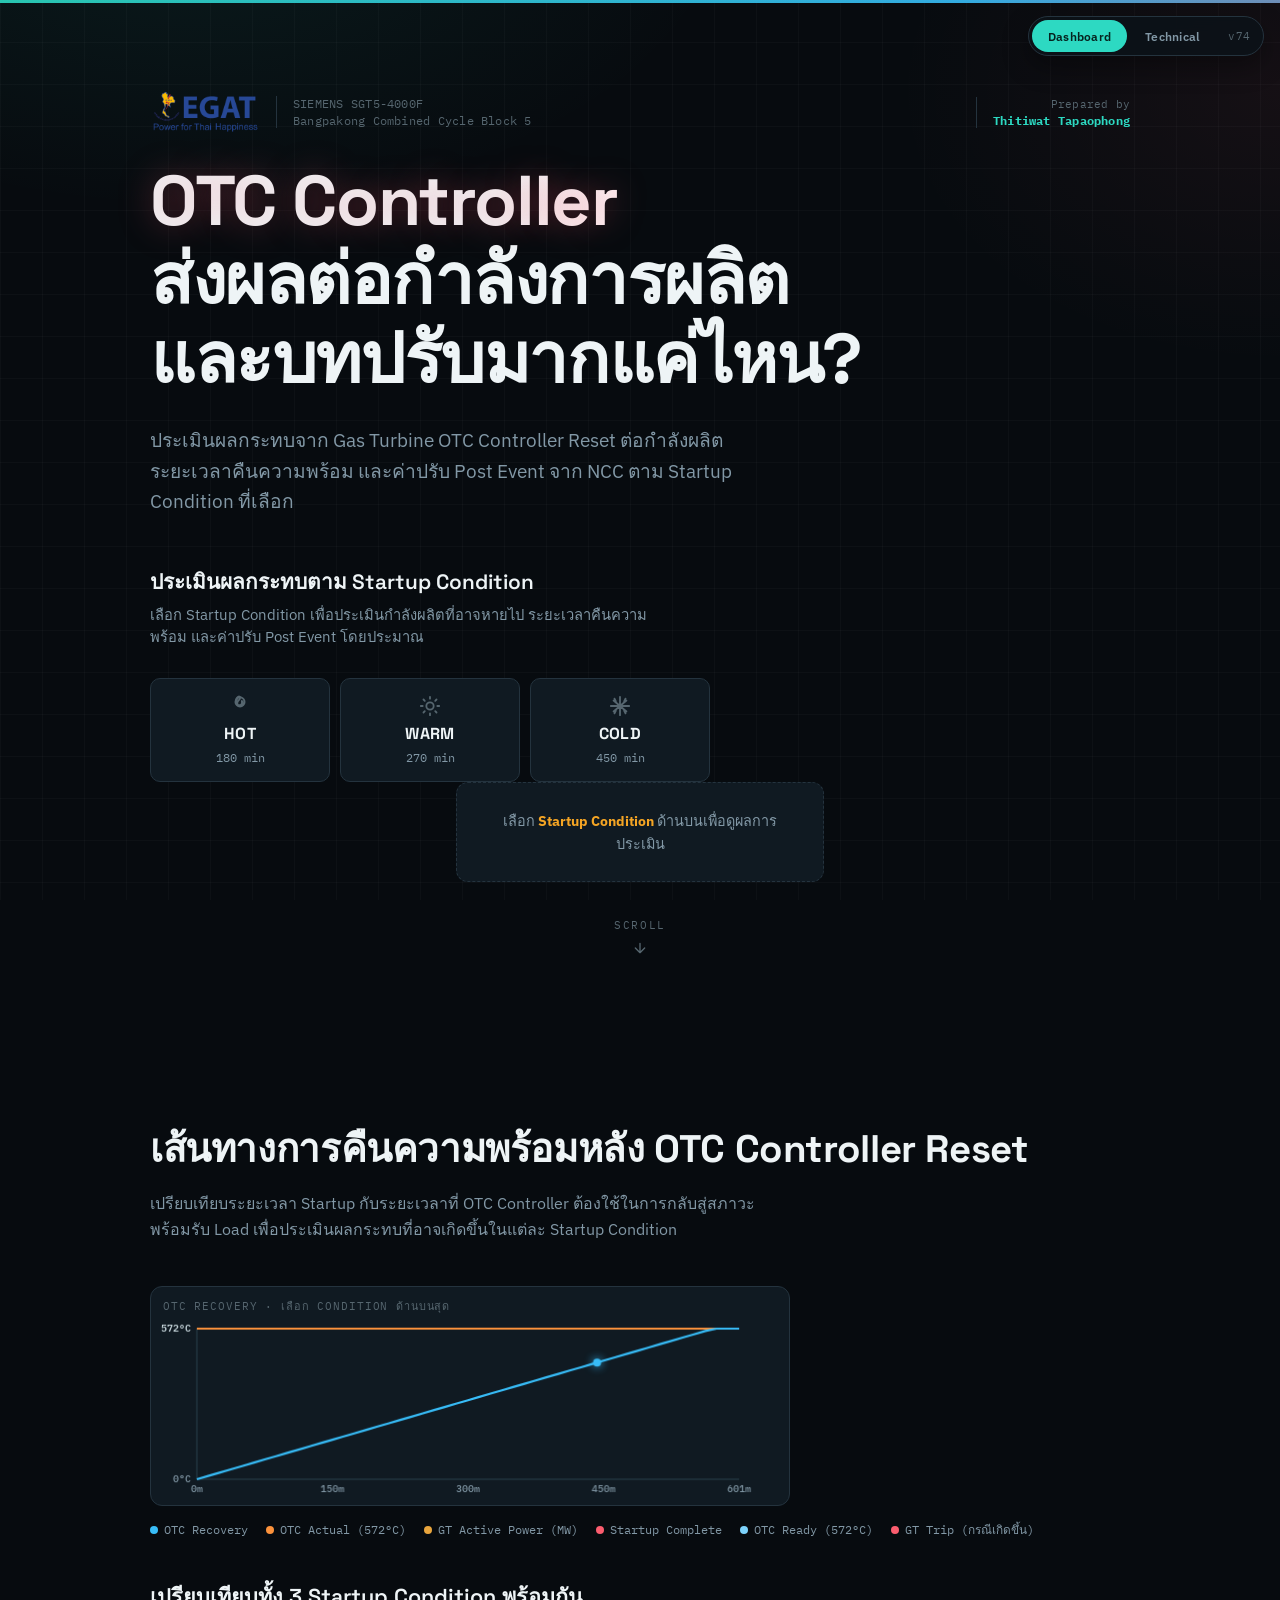
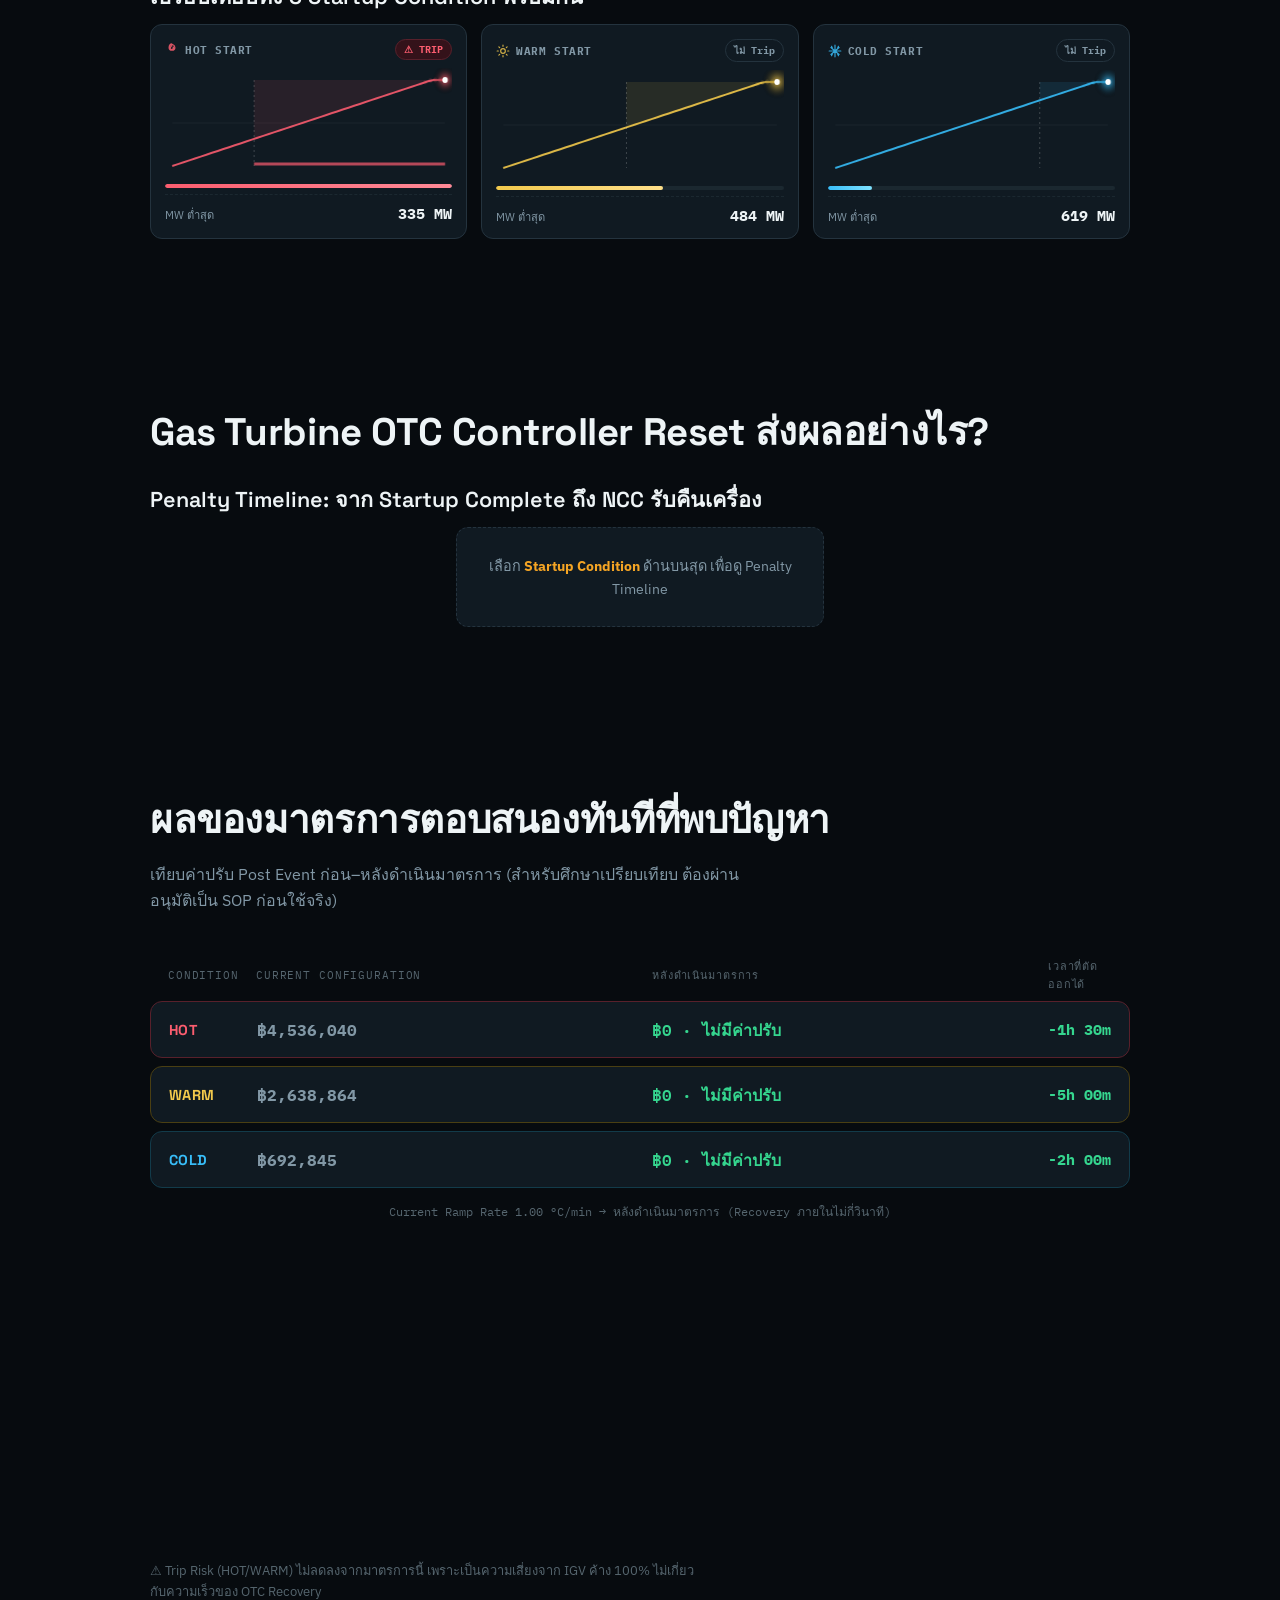
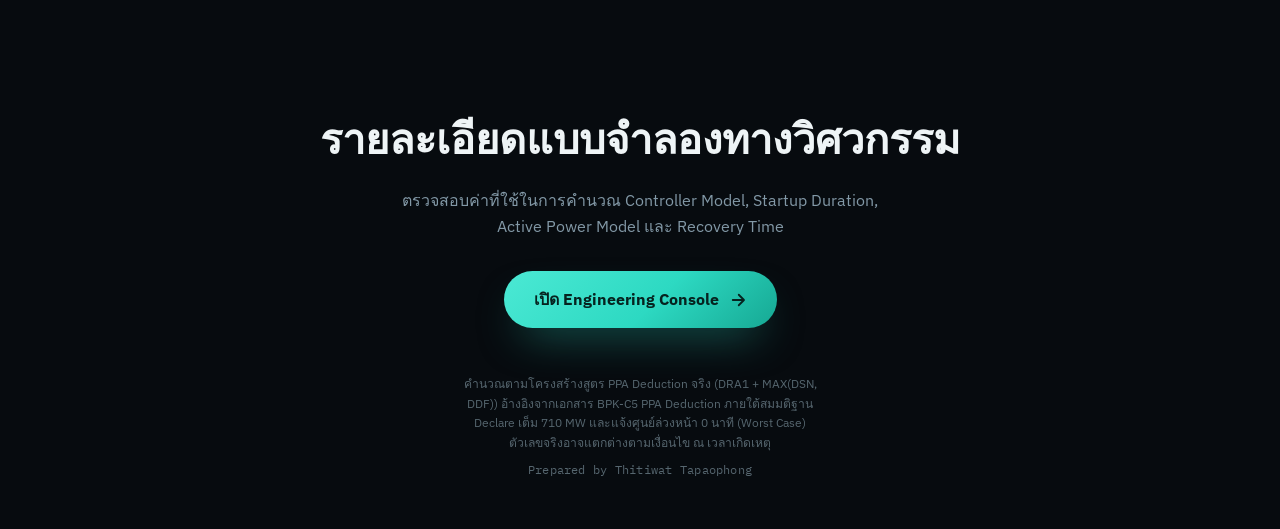
==== commit 50245a38: "Add files via upload" ====
--- a/index.html
+++ b/index.html
@@ -19,7 +19,7 @@
     <nav class="view-switch">
       <button type="button" data-view="executive" class="active">Dashboard</button>
       <button type="button" data-view="technical">Technical</button>
-      <span class="app-version" id="appVersion">v73</span>
+      <span class="app-version" id="appVersion">v74</span>
     </nav>
 
     <div class="sticky-summary" id="stickySummary">
@@ -454,7 +454,7 @@
             <summary><h2>Trip Risk Scenario (HOT / WARM)</h2></summary>
             <div class="control-body">
               <label>Trip Floor Active Power (MW)
-                <input id="tripFloorMwInput" type="number" value="340" min="0" step="1">
+                <input id="tripFloorMwInput" type="number" value="335" min="0" step="1">
               </label>
               <label>Trip Restart Ratio (× Startup Duration)
                 <input id="tripRestartRatioInput" type="number" value="0.5" min="0" max="1" step="0.05">
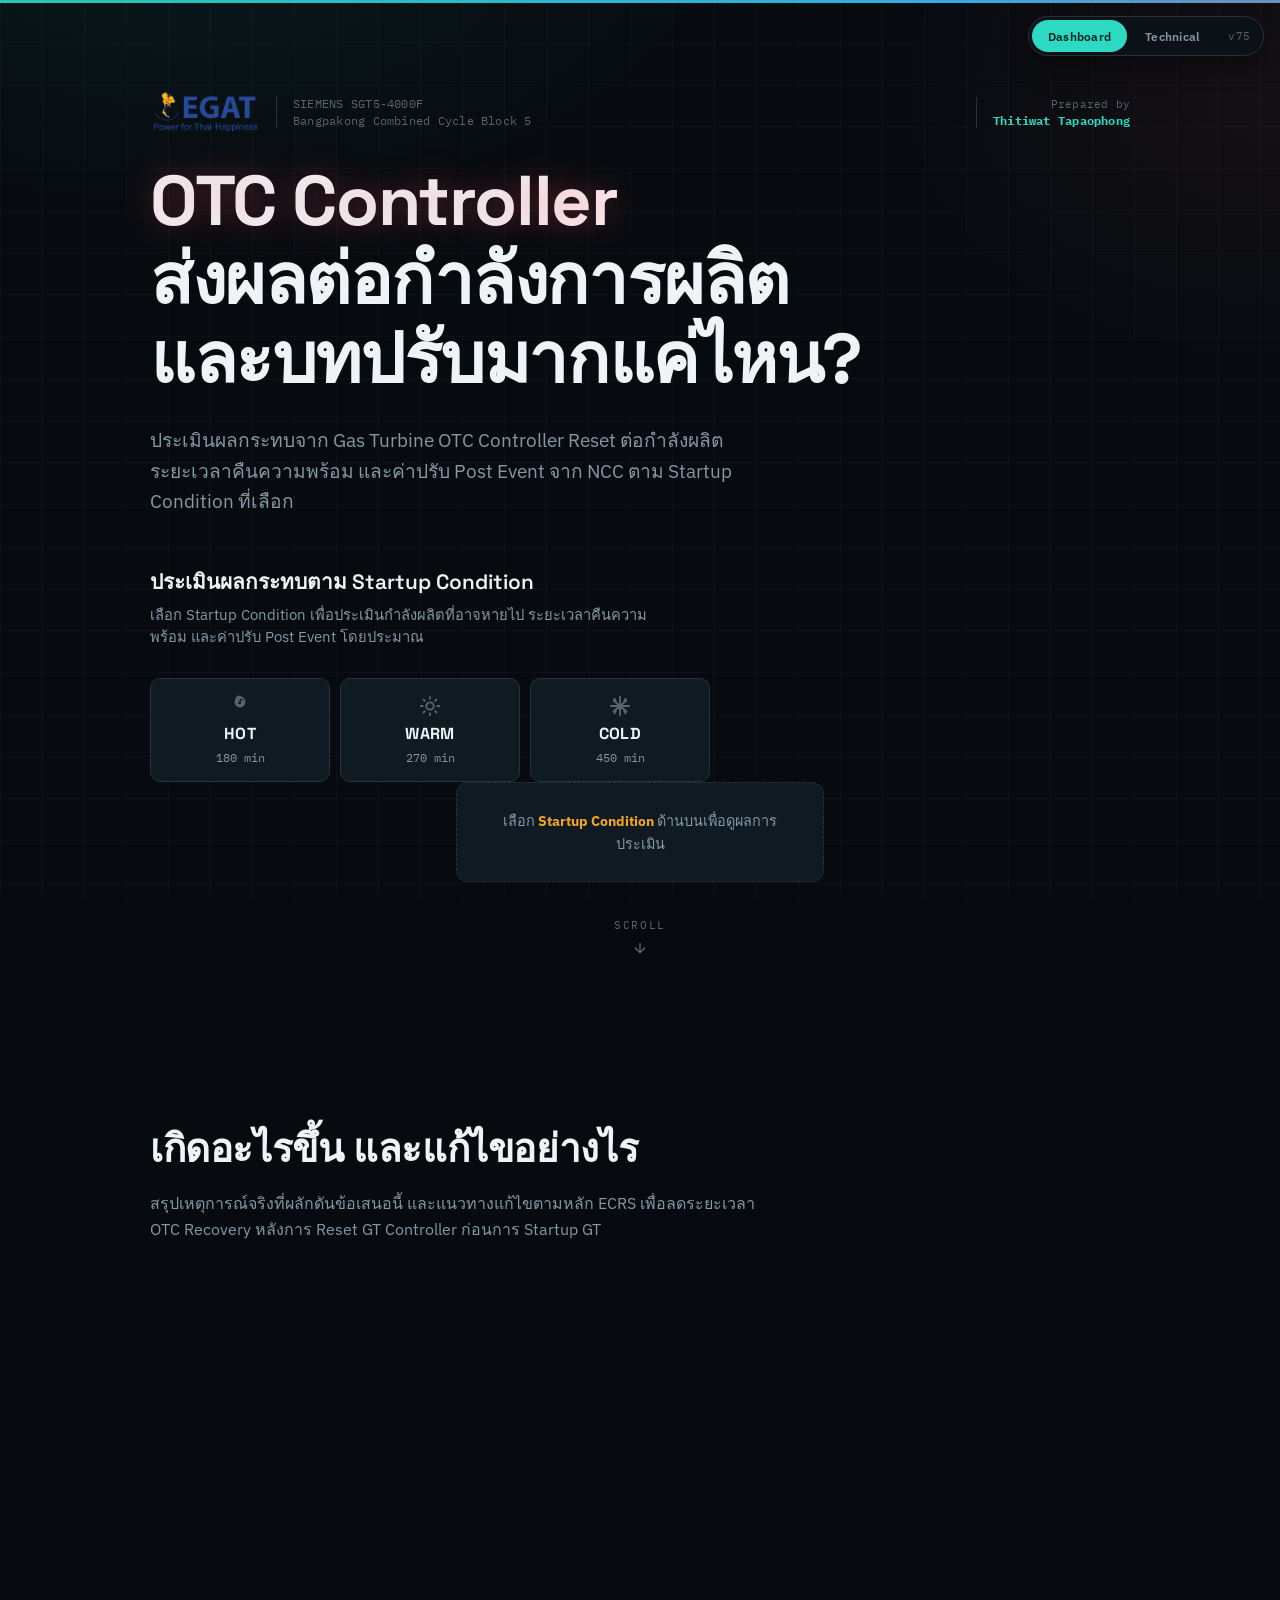
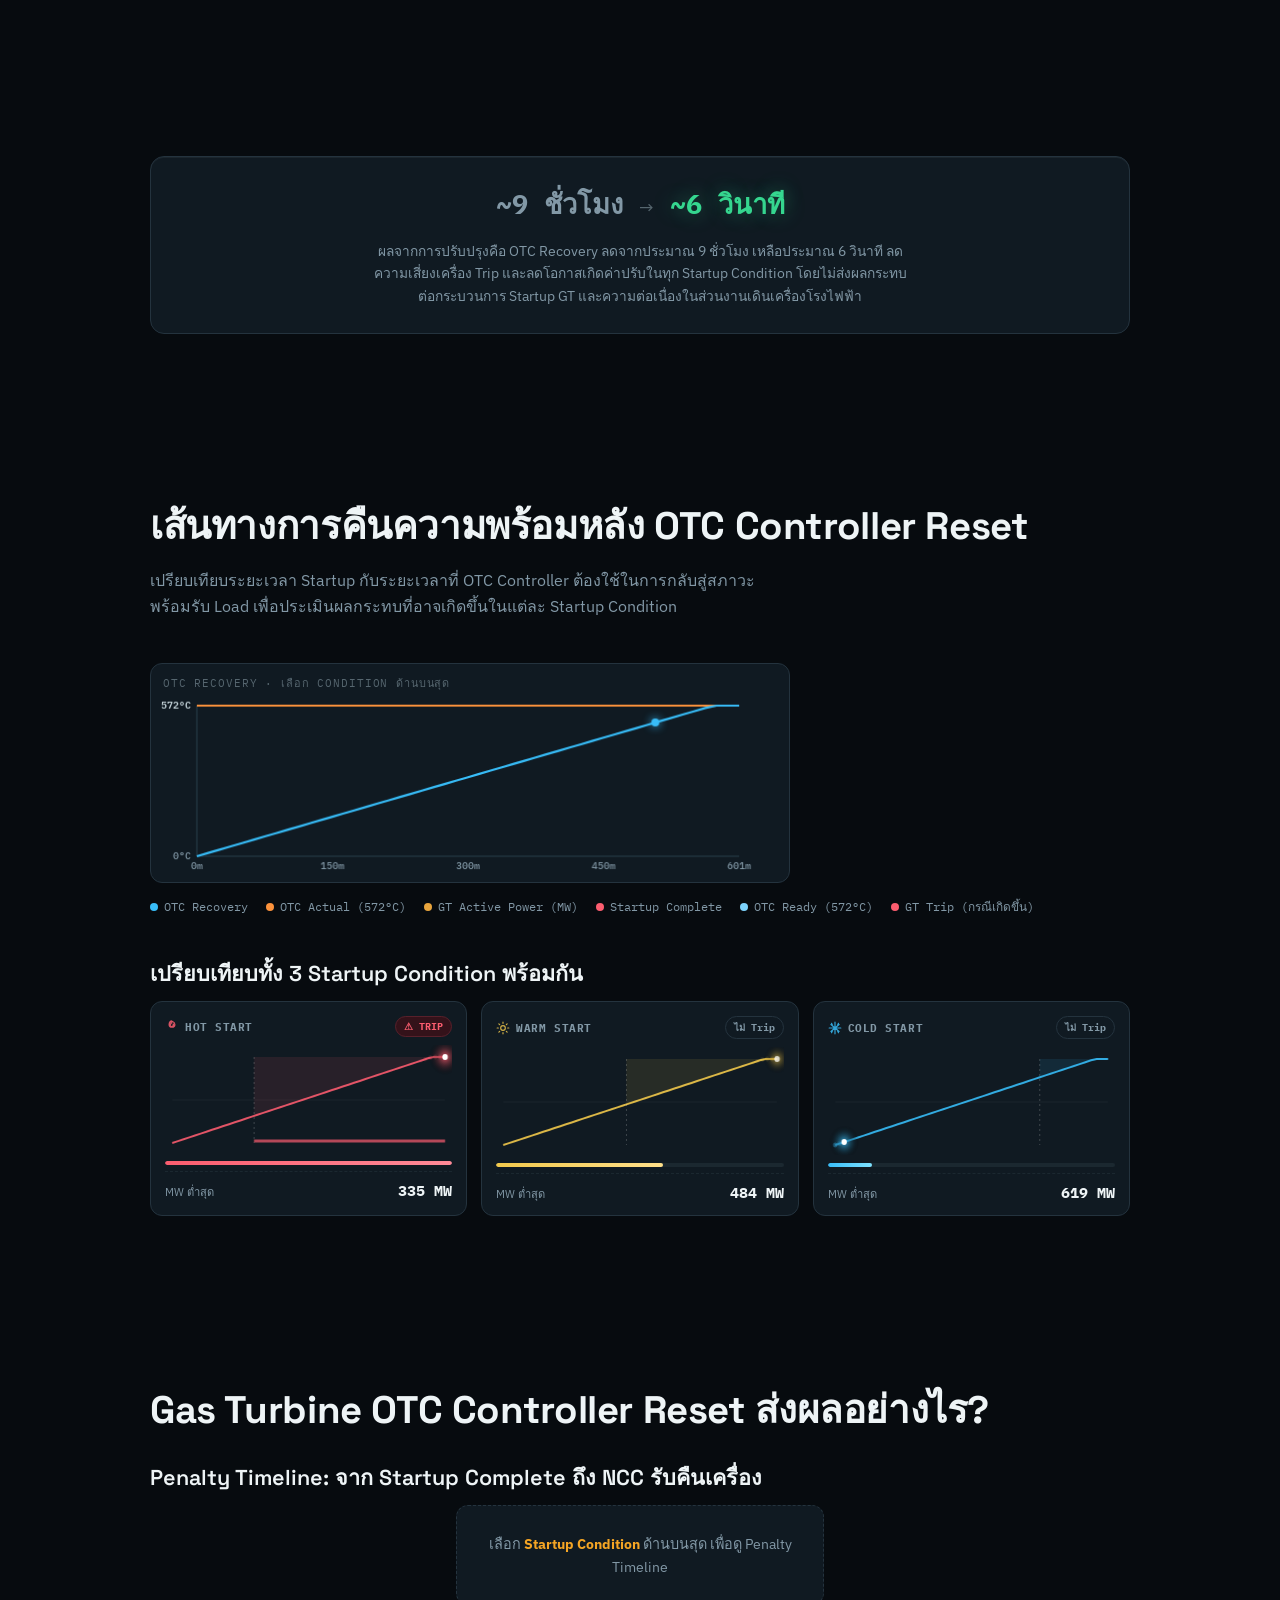
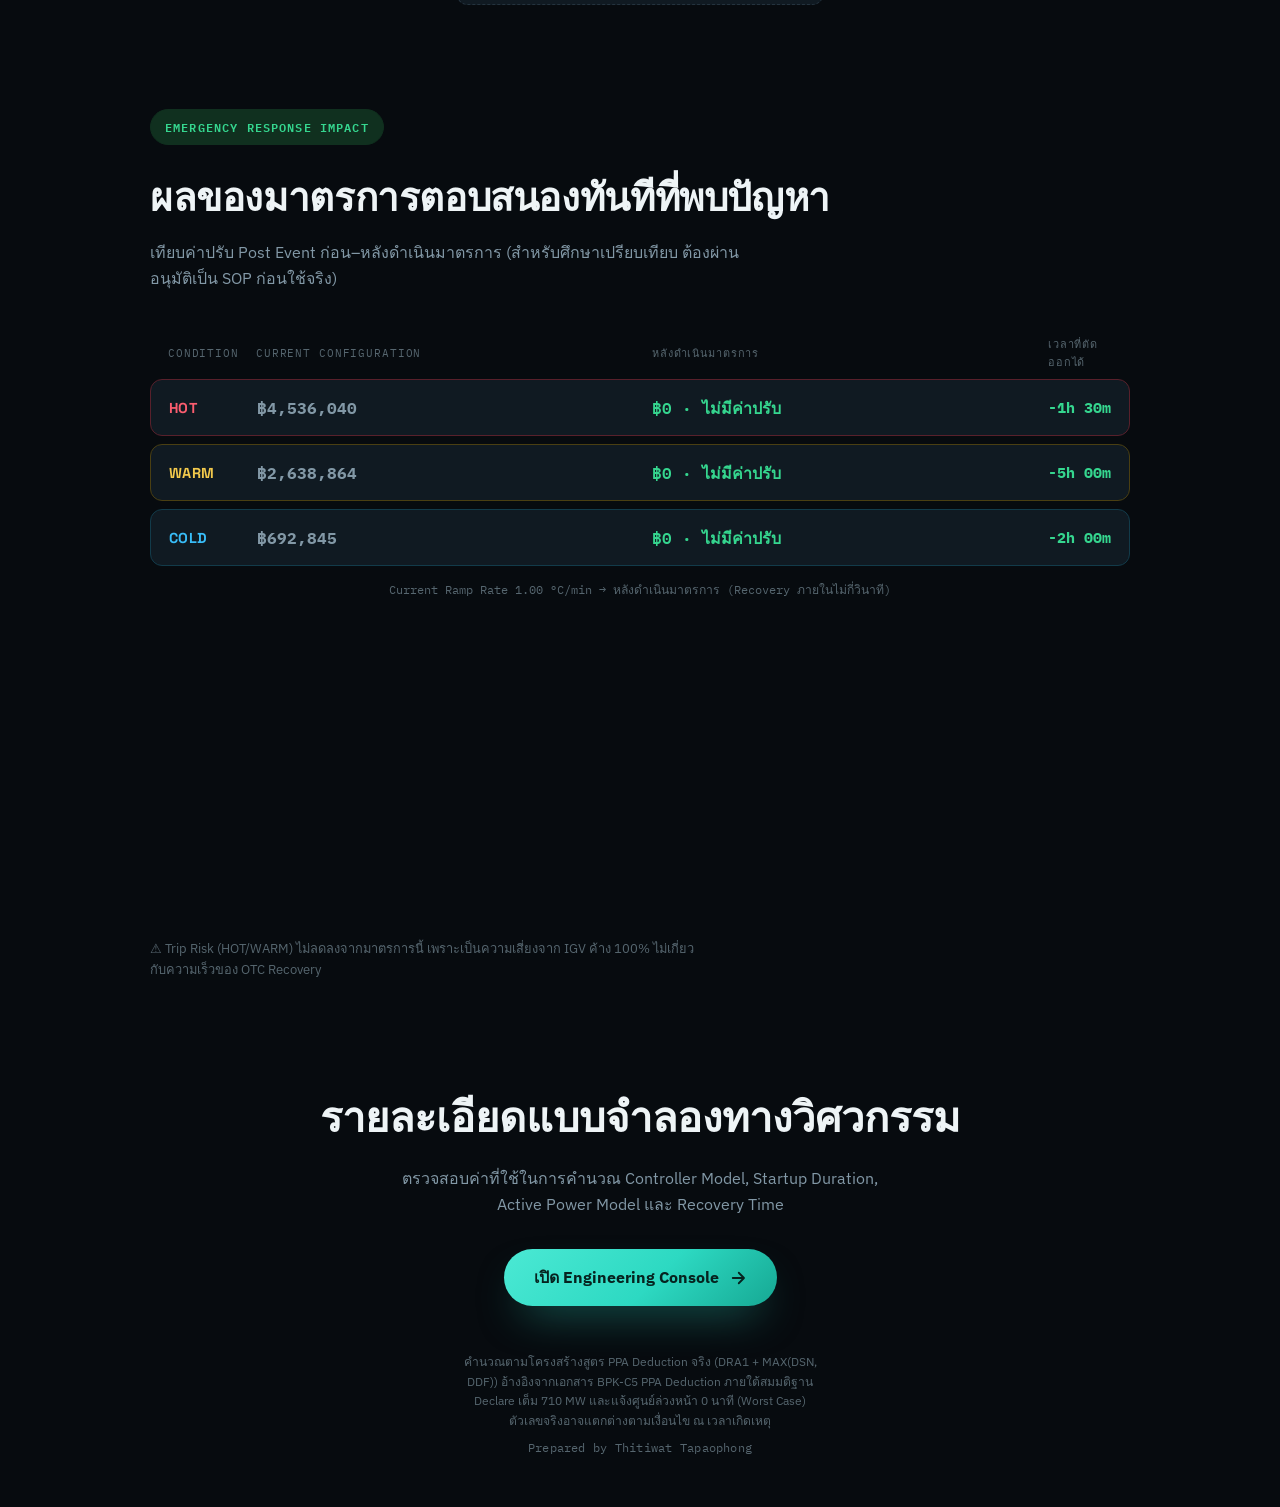
==== commit 607a94da: "Add files via upload" ====
--- a/index.html
+++ b/index.html
@@ -89,6 +89,45 @@
             <div class="scroll-hint">
               <span>Scroll</span>
               <svg aria-hidden="true" viewBox="0 0 24 24" fill="none" stroke-width="2" stroke-linecap="round" stroke-linejoin="round"><path d="M12 5v14M5 12l7 7 7-7"/></svg>
+            </div>
+          </div>
+        </section>
+
+        <section class="pitch-section" id="pitchIncident">
+          <div class="pitch-inner">
+            <span class="pitch-eyebrow">Root Cause · ECRS Fix</span>
+            <h2 class="section-title">เกิดอะไรขึ้น และแก้ไขอย่างไร</h2>
+            <p class="section-lede">สรุปเหตุการณ์จริงที่ผลักดันข้อเสนอนี้ และแนวทางแก้ไขตามหลัก ECRS เพื่อลดระยะเวลา OTC Recovery หลังการ Reset GT Controller ก่อนการ Startup GT</p>
+
+            <div class="incident-grid">
+              <div class="incident-card incident-card-problem">
+                <span class="incident-card-tag">⚠ ก่อนปรับปรุง — ปัญหาที่เกิดขึ้น</span>
+                <p class="incident-card-text">เมื่อวันที่ 8 มีนาคม 2569 เกิด GT Controller Fault ทำให้ระบบ DCS บางส่วนไม่สามารถใช้งานได้ จึงแจ้งแผนกบำรุงรักษาเข้าตรวจสอบและแก้ไข โดยการ Reset GT Controller ส่งผลให้ค่า OTC Reference เปลี่ยนจาก 572°C เป็น 0°C และเกิด OTC Recovery ด้วยอัตรา TU = 1 min/°C ใช้เวลาประมาณ 9 ชั่วโมง จึงกลับสู่ค่า 572°C ทำให้เกิดบทปรับจากการสูญเสียค่าความพร้อมจ่าย</p>
+                <div class="incident-stat-row">
+                  <div><span>OTC Recovery (เดิม)</span><strong>~9 ชั่วโมง</strong></div>
+                  <div><span>ค่าปรับ Post Event (HOT)</span><strong>฿4,536,040</strong></div>
+                </div>
+              </div>
+
+              <div class="incident-card incident-card-fix">
+                <span class="incident-card-tag incident-card-tag-fix">✓ หลังปรับปรุง — ECRS (Simplify)</span>
+                <p class="incident-card-text">กลุ่มผู้ปฏิบัติงาน แผนก หดก3/1-ฟ. ใช้หลักแนวคิดของ ECRS โดยใช้ตัว S = Simplify ด้วยการปรับค่า TU ของ RGE (R1) เมื่อตรวจพบ OTC Reference ไม่เป็นไปตามค่าปกติ เพื่อให้ระบบ OTC กลับสู่สภาวะพร้อมก่อนการ Startup GT หลังจากการ Reset GT Controller ทุกครั้ง ให้ตรวจสอบ OTC Reference หากไม่เท่ากับ 572°C ให้ดำเนินการดังนี้</p>
+                <ol class="fix-steps">
+                  <li><span class="fix-step-num">1</span><span>ดำเนินการขณะเครื่องอยู่ในสถานะ Reserved Shutdown และก่อนเริ่ม Startup</span></li>
+                  <li><span class="fix-step-num">2</span><span>ทำการปรับ TU ของ RGE (R1) เป็น 10 มิลลิวินาที ชั่วคราว</span></li>
+                  <li><span class="fix-step-num">3</span><span>ตรวจสอบค่า OTC Reference กลับสู่ 572°C ภายในประมาณ 6 วินาที</span></li>
+                  <li><span class="fix-step-num">4</span><span>เมื่อ OTC Reference กลับสู่ 572°C แล้ว ให้ปรับค่า TU กลับสู่ค่าปกติ และเริ่ม Startup GT ตามปกติ</span></li>
+                </ol>
+              </div>
+            </div>
+
+            <div class="incident-result-strip">
+              <div class="incident-result-arrow">
+                <span class="incident-result-old">~9 ชั่วโมง</span>
+                <span class="incident-result-connector">→</span>
+                <span class="incident-result-new">~6 วินาที</span>
+              </div>
+              <p class="incident-result-caption">ผลจากการปรับปรุงคือ OTC Recovery ลดจากประมาณ 9 ชั่วโมง เหลือประมาณ 6 วินาที ลดความเสี่ยงเครื่อง Trip และลดโอกาสเกิดค่าปรับในทุก Startup Condition โดยไม่ส่งผลกระทบต่อกระบวนการ Startup GT และความต่อเนื่องในส่วนงานเดินเครื่องโรงไฟฟ้า</p>
             </div>
           </div>
         </section>
@@ -446,7 +485,7 @@
               <label>Effective Rate หลัง Adjust TU (°C / min)
                 <input id="tuAfterFixInput" type="number" value="6000" min="0.01" step="1">
               </label>
-              <p class="hint">เทียบเท่า Adjust TU=10ms ที่ RGE(R1) เป็นมาตรการฉุกเฉินชั่วคราว ไม่ใช่การปรับ RGE ถาวร</p>
+              <p class="hint">เทียบเท่า Adjust TU = 10 มิลลิวินาที ที่ RGE (R1) เป็นมาตรการฉุกเฉินชั่วคราว ไม่ใช่การปรับ RGE ถาวร</p>
             </div>
           </details>
 
--- a/styles.css
+++ b/styles.css
@@ -300,7 +300,7 @@
   overflow: hidden;
 }
 
-#heroChart { position: absolute; inset: 0; display: block; width: 100%; height: 100%; cursor: crosshair; }
+#heroChart { position: absolute; inset: 0; display: block; width: 100%; height: 100%; min-width: 0; cursor: crosshair; }
 
 .chart-tooltip {
   position: absolute;
@@ -459,6 +459,7 @@
 .mini-chart-canvas {
   display: block;
   width: 100%;
+  min-width: 0;
   height: 108px;
 }
 
@@ -770,6 +771,7 @@
 .pitch-inner {
   width: 100%;
   max-width: 980px;
+  min-width: 0;
   opacity: 0;
   transform: translateY(28px);
   transition: opacity 0.8s cubic-bezier(0.16, 1, 0.3, 1), transform 0.8s cubic-bezier(0.16, 1, 0.3, 1);
@@ -891,6 +893,163 @@
   50% { transform: translate(-50%, 8px); }
 }
 
+/* --- Incident: root cause + ECRS fix --- */
+
+.incident-grid {
+  display: grid;
+  grid-template-columns: 1fr 1fr;
+  gap: 20px;
+  align-items: stretch;
+  margin-bottom: 20px;
+}
+
+.incident-card {
+  padding: 26px 26px 24px;
+  border-radius: 14px;
+  border: 1px solid var(--line);
+  background: var(--panel-soft);
+  backdrop-filter: blur(10px);
+  display: flex;
+  flex-direction: column;
+}
+
+.incident-card-problem {
+  border-color: var(--hot-line);
+  background: linear-gradient(160deg, var(--hot-dim), var(--panel-soft));
+}
+
+.incident-card-fix {
+  border-color: var(--mw-dim);
+  background: linear-gradient(160deg, var(--mw-dim), var(--panel-soft));
+}
+
+.incident-card-tag {
+  display: inline-flex;
+  align-items: center;
+  gap: 7px;
+  margin-bottom: 16px;
+  font-family: var(--font-mono);
+  font-size: 0.76rem;
+  font-weight: 600;
+  letter-spacing: 0.06em;
+  color: var(--hot);
+}
+
+.incident-card-tag-fix { color: var(--mw); }
+
+.incident-card-text {
+  color: var(--muted);
+  font-size: 0.92rem;
+  line-height: 1.68;
+  margin-bottom: 18px;
+}
+
+.incident-stat-row {
+  display: flex;
+  gap: 22px;
+  flex-wrap: wrap;
+  margin-top: auto;
+  padding-top: 16px;
+  border-top: 1px dashed var(--line-soft);
+}
+
+.incident-stat-row div { display: flex; flex-direction: column; gap: 4px; }
+
+.incident-stat-row span {
+  font-size: 0.74rem;
+  color: var(--muted-dim);
+}
+
+.incident-stat-row strong {
+  font-family: var(--font-mono);
+  font-size: 1.15rem;
+  color: var(--hot);
+  font-variant-numeric: tabular-nums;
+}
+
+.fix-steps {
+  list-style: none;
+  margin: 0 0 auto;
+  padding: 0;
+  display: flex;
+  flex-direction: column;
+  gap: 13px;
+}
+
+.fix-steps li {
+  display: flex;
+  align-items: flex-start;
+  gap: 12px;
+  font-size: 0.9rem;
+  color: var(--ink);
+  line-height: 1.55;
+}
+
+.fix-step-num {
+  flex: none;
+  display: inline-flex;
+  align-items: center;
+  justify-content: center;
+  width: 22px;
+  height: 22px;
+  margin-top: 1px;
+  border-radius: 50%;
+  background: var(--mw-dim);
+  border: 1px solid var(--mw);
+  color: var(--mw);
+  font-family: var(--font-mono);
+  font-size: 0.74rem;
+  font-weight: 700;
+}
+
+.incident-result-strip {
+  padding: 26px;
+  border-radius: 14px;
+  border: 1px solid var(--line);
+  background: var(--panel-soft);
+  box-shadow: inset 0 1px 0 rgba(255, 255, 255, 0.05);
+  text-align: center;
+}
+
+.incident-result-arrow {
+  display: flex;
+  align-items: baseline;
+  justify-content: center;
+  gap: 16px;
+  flex-wrap: wrap;
+  margin-bottom: 14px;
+}
+
+.incident-result-old {
+  font-family: var(--font-mono);
+  font-size: clamp(1.3rem, 3vw, 1.7rem);
+  font-weight: 700;
+  color: var(--muted);
+  font-variant-numeric: tabular-nums;
+}
+
+.incident-result-connector {
+  color: var(--muted-dim);
+  font-size: 1.1rem;
+}
+
+.incident-result-new {
+  font-family: var(--font-mono);
+  font-size: clamp(1.3rem, 3vw, 1.7rem);
+  font-weight: 700;
+  color: var(--mw);
+  text-shadow: 0 0 20px rgba(53, 214, 143, 0.4);
+  font-variant-numeric: tabular-nums;
+}
+
+.incident-result-caption {
+  color: var(--muted);
+  font-size: 0.86rem;
+  line-height: 1.6;
+  max-width: 68ch;
+  margin: 0 auto;
+}
+
 /* --- Mechanism timeline --- */
 
 .section-title {
@@ -1109,6 +1268,10 @@
   backdrop-filter: blur(10px);
   box-shadow: inset 0 1px 0 rgba(255, 255, 255, 0.05);
   text-align: center;
+  /* .savings-stamp-mark::before is a decorative burst ring sized via a large
+     negative inset (see below); contain it here so it can never push the
+     page's own scrollable width out on narrow viewports. */
+  overflow: hidden;
 }
 
 .savings-stamp-title {
@@ -1137,11 +1300,12 @@
   border-radius: 10px;
   border: 3px dashed var(--line-soft);
   font-family: var(--font-mono);
-  font-size: clamp(1.8rem, 4vw, 2.8rem);
+  font-size: clamp(1.1rem, 4vw, 2.8rem);
   font-weight: 700;
   color: var(--muted);
   font-variant-numeric: tabular-nums;
   white-space: nowrap;
+  max-width: 100%;
 }
 
 .savings-stamp-old::after {
@@ -1223,7 +1387,7 @@
 .savings-stamp-mark strong {
   font-family: var(--font-display);
   font-weight: 700;
-  font-size: clamp(1.8rem, 4vw, 2.8rem);
+  font-size: clamp(1.1rem, 4vw, 2.8rem);
   color: var(--mw);
   text-shadow: 0 0 24px rgba(53, 214, 143, 0.5);
   font-variant-numeric: tabular-nums;
@@ -1828,6 +1992,27 @@
   .pt-step { min-width: 90px; }
   .pt-arrow { display: none; }
   .trip-risk-wrap { padding: 14px 16px; }
+
+  .incident-grid { grid-template-columns: 1fr; gap: 14px; }
+  .incident-card { padding: 20px 18px; }
+  .incident-result-strip { padding: 20px 18px; }
+  .incident-stat-row { gap: 16px 22px; }
+
+  .savings-stamp-row { gap: 14px; }
+  .savings-stamp-old,
+  .savings-stamp-mark {
+    padding: 8px 16px;
+    max-width: 100%;
+    box-sizing: border-box;
+  }
+  .savings-stamp-mark { display: inline-flex; }
+  .savings-stamp-old,
+  .savings-stamp-mark strong {
+    white-space: normal;
+    text-align: center;
+    line-height: 1.2;
+    max-width: 100%;
+  }
 
   .tech-shell { padding: 10px; padding-top: 64px; padding-bottom: 84px; gap: 10px; }
   .tech-topbar { padding: 14px 16px; flex-wrap: wrap; gap: 10px; }
